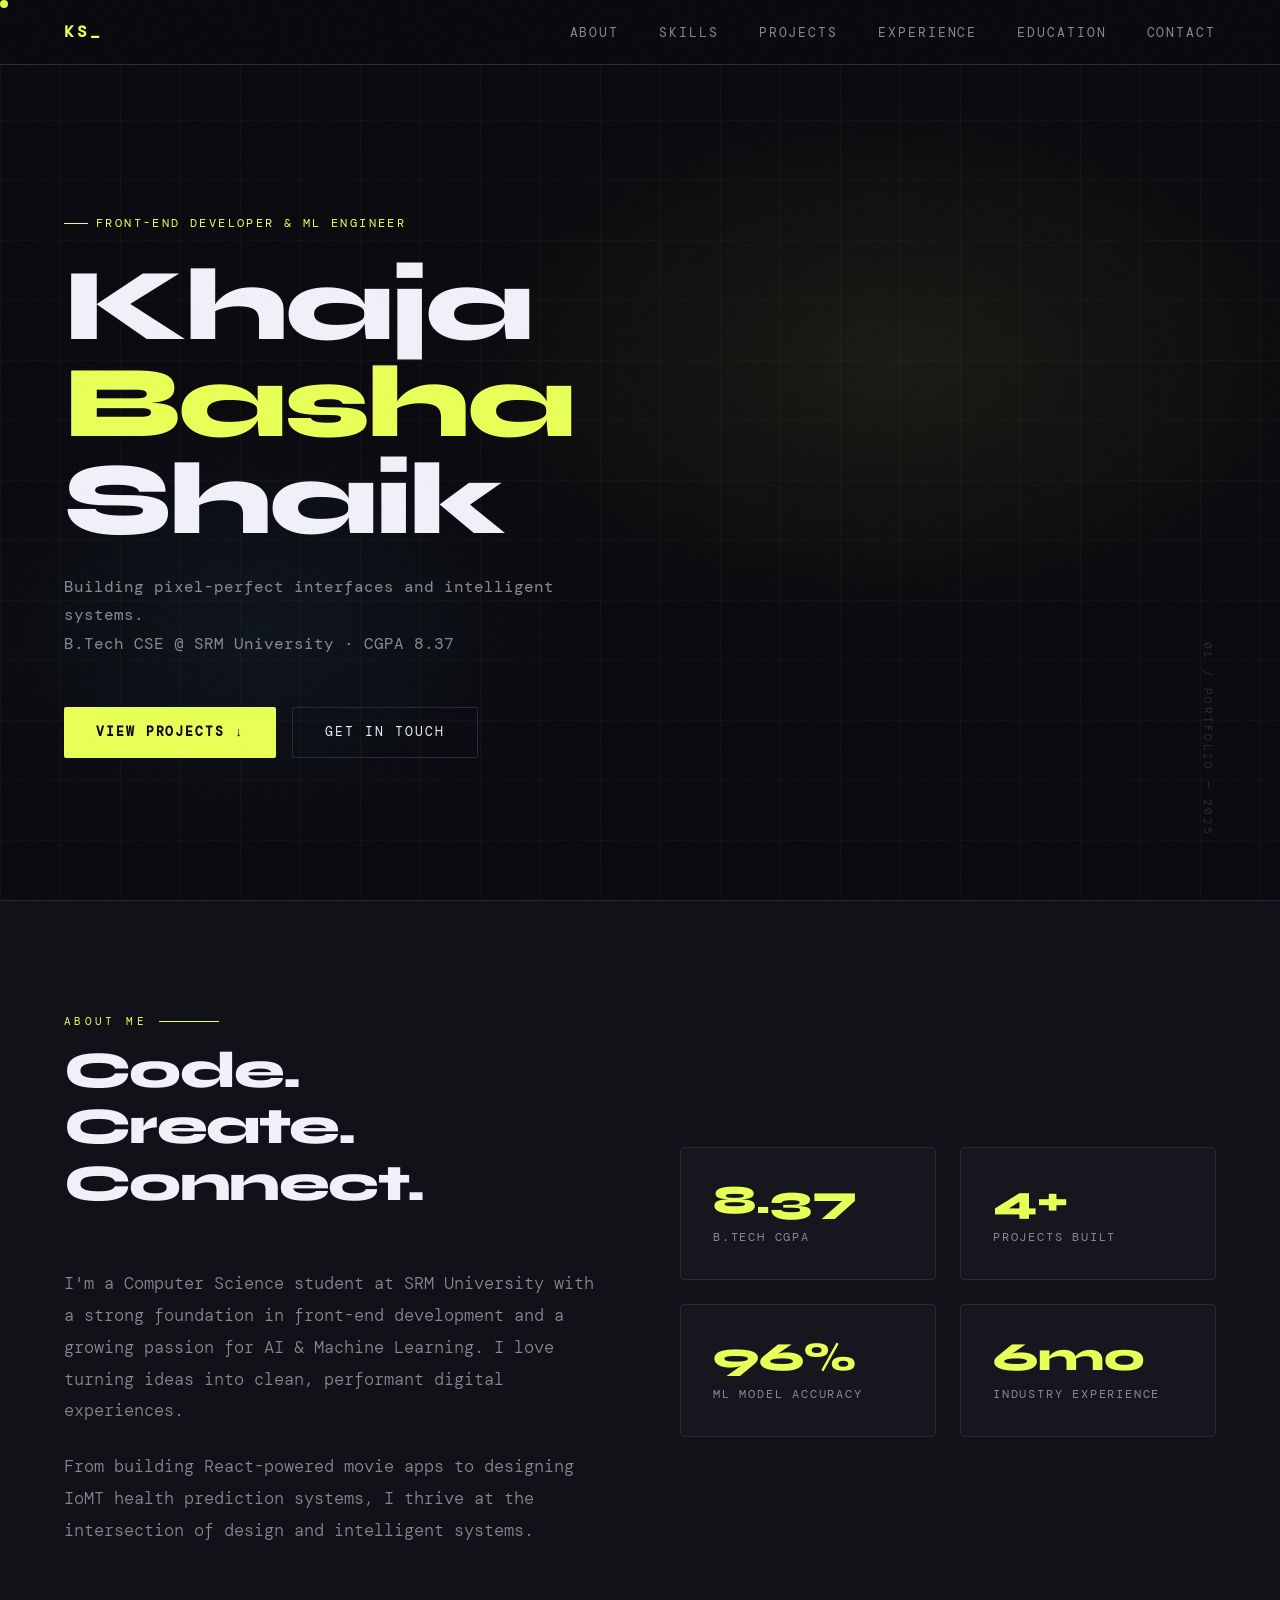
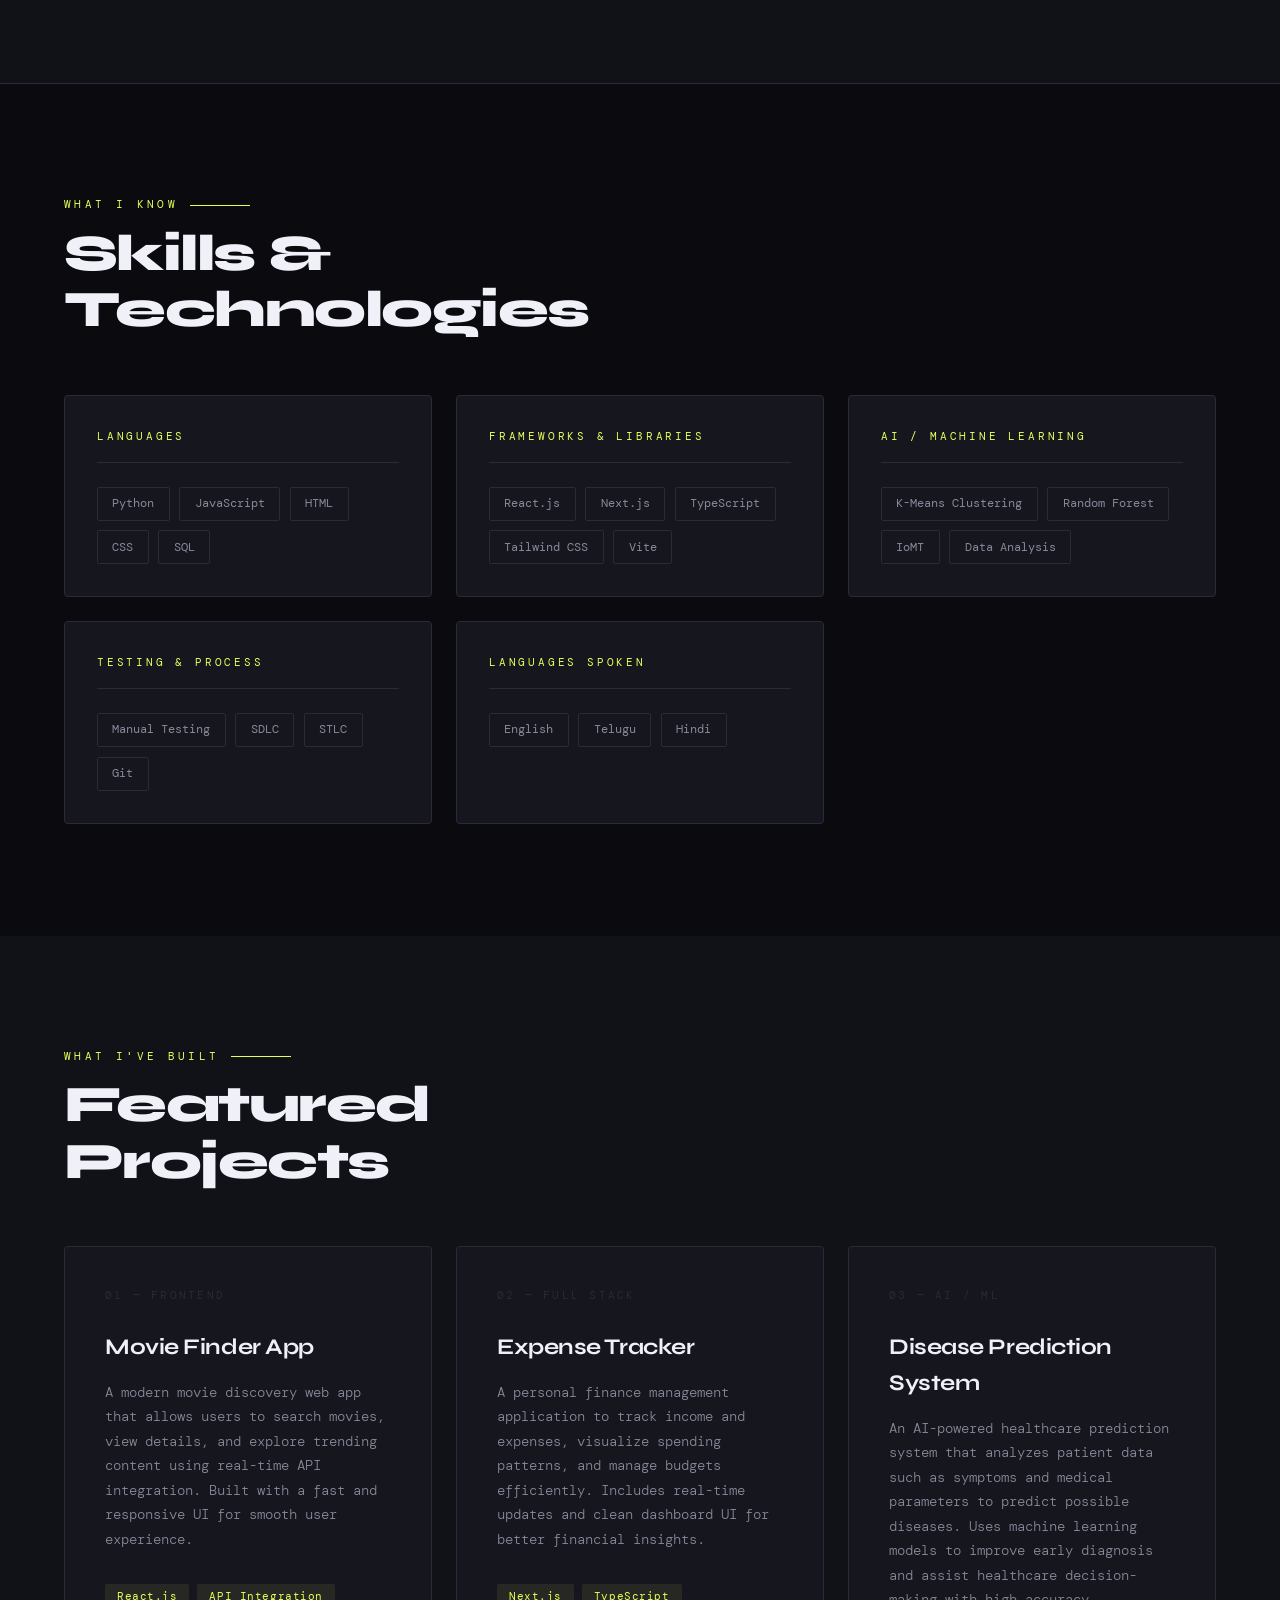
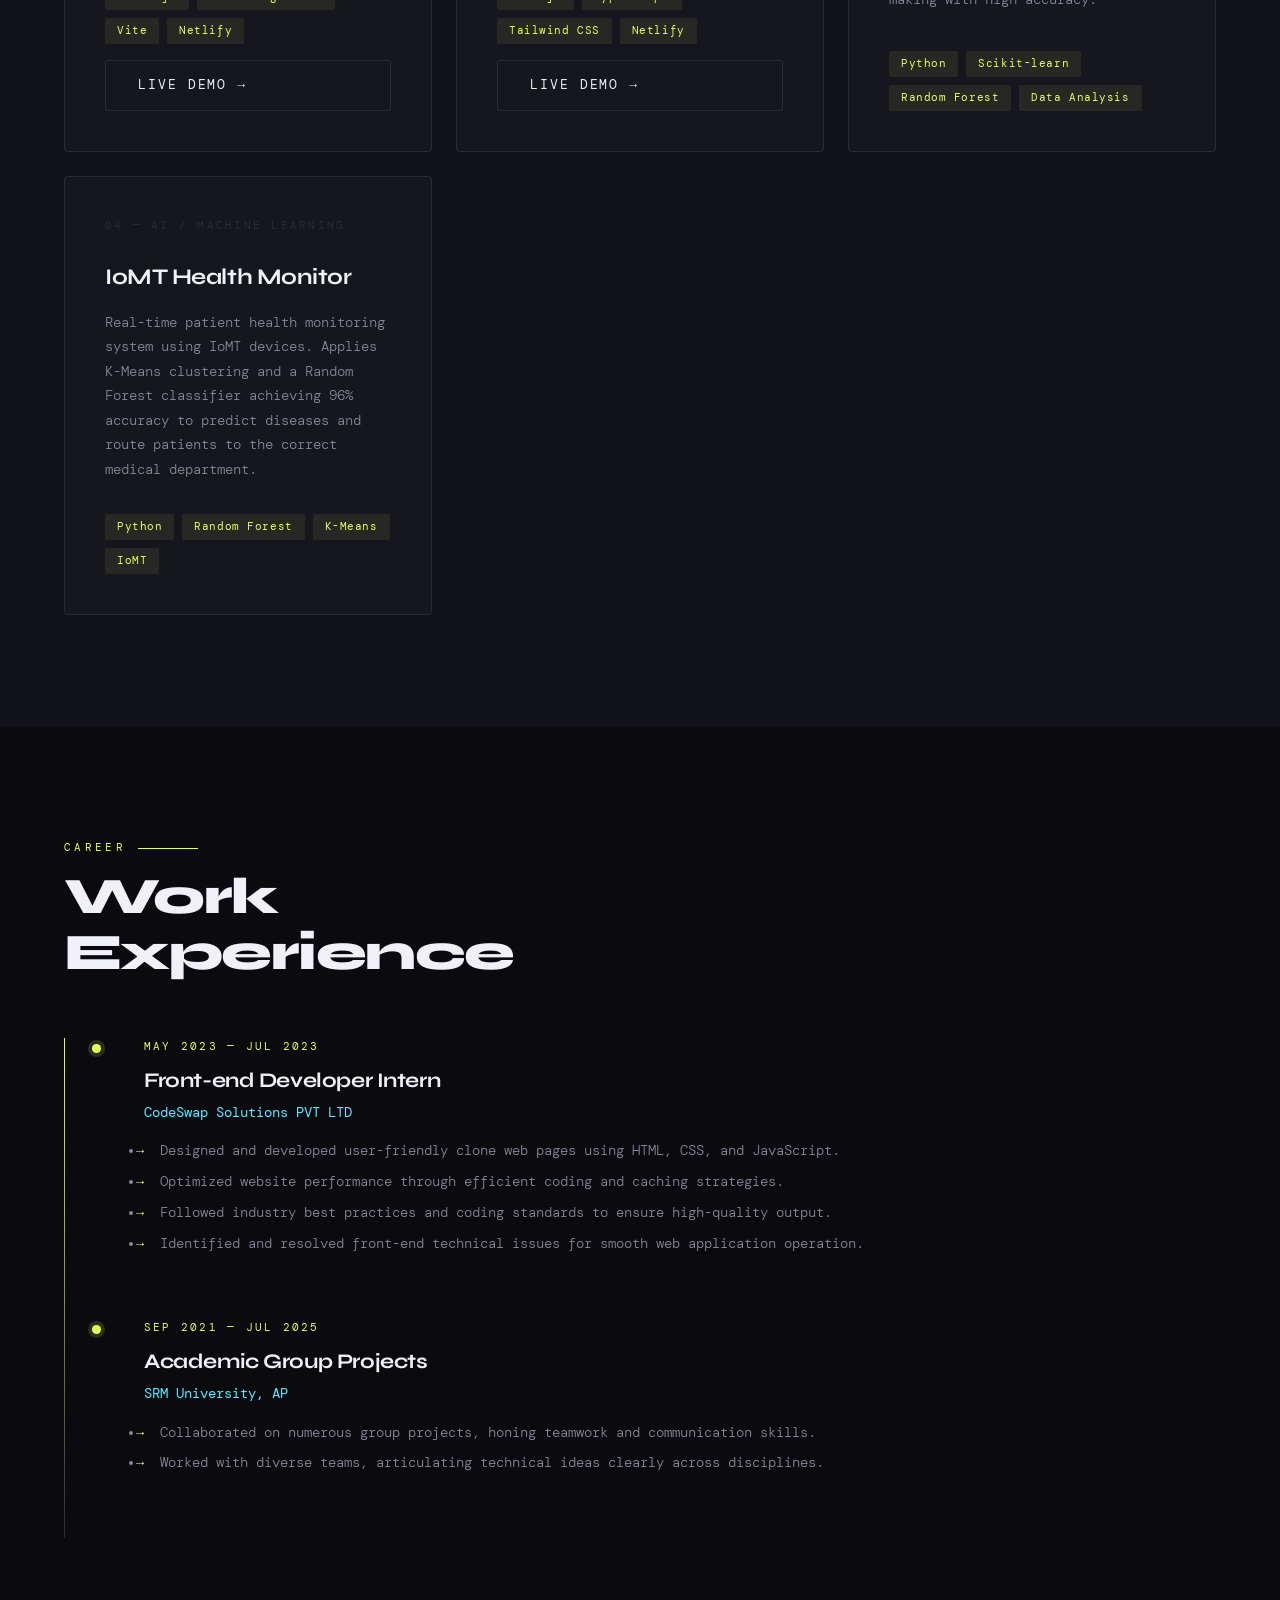
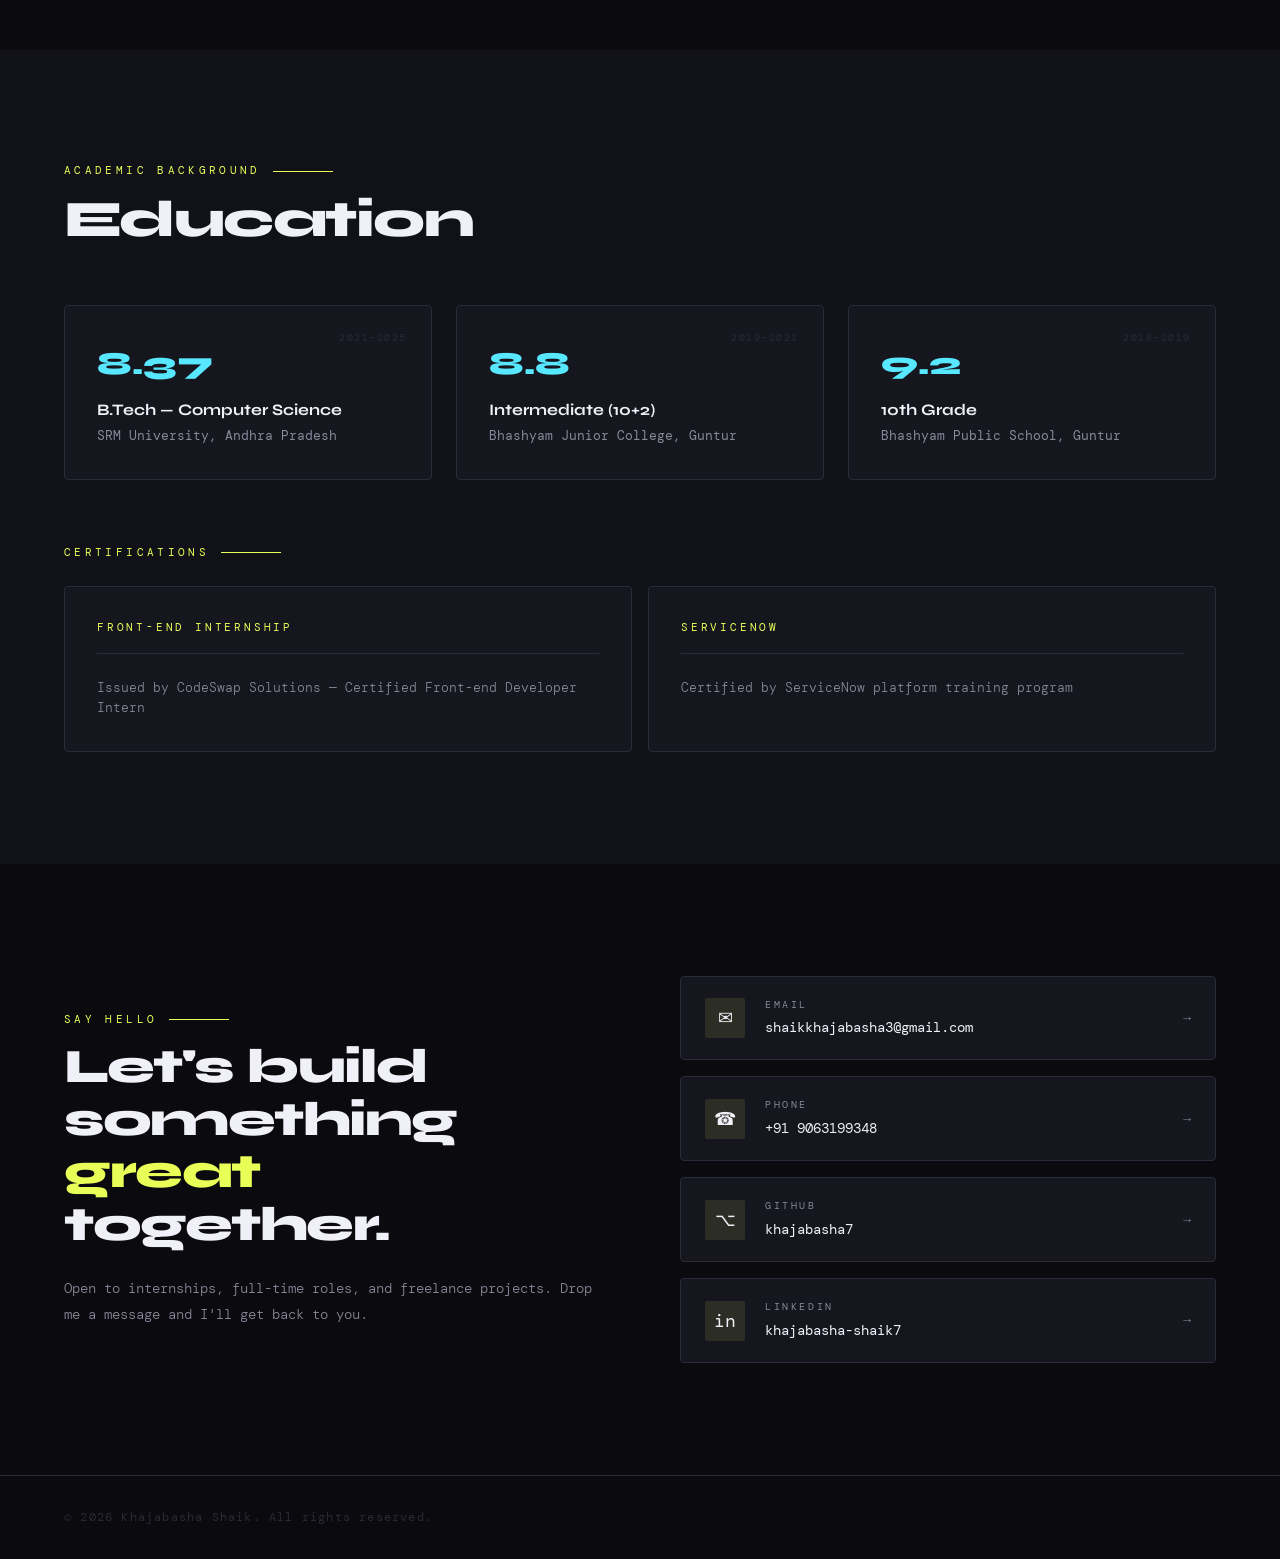
==== index.html @ 6ecbfdc1 "Add files via upload" ====
<!DOCTYPE html>
<html lang="en">
<head>
<meta charset="UTF-8" />
<meta name="viewport" content="width=device-width, initial-scale=1.0"/>
<title>Khajabasha Shaik — Portfolio</title>
<link href="https://fonts.googleapis.com/css2?family=Syne:wght@400;600;700;800&family=DM+Mono:ital,wght@0,300;0,400;1,300&display=swap" rel="stylesheet"/>
<style>
  *, *::before, *::after { box-sizing: border-box; margin: 0; padding: 0; }

  :root {
    --bg: #0a0a0f;
    --surface: #111118;
    --card: #16161f;
    --border: #2a2a38;
    --accent: #e8ff57;
    --accent2: #57e8ff;
    --accent3: #ff6b57;
    --text: #f0f0f8;
    --muted: #888899;
    --font-display: 'Syne', sans-serif;
    --font-mono: 'DM Mono', monospace;
  }

  html { scroll-behavior: smooth; }

  body {
    background: var(--bg);
    color: var(--text);
    font-family: var(--font-display);
    line-height: 1.6;
    overflow-x: hidden;
  }

  /* ── NOISE OVERLAY ── */
  body::before {
    content: '';
    position: fixed;
    inset: 0;
    background-image: url("data:image/svg+xml,%3Csvg viewBox='0 0 200 200' xmlns='http://www.w3.org/2000/svg'%3E%3Cfilter id='n'%3E%3CfeTurbulence type='fractalNoise' baseFrequency='0.75' numOctaves='4' stitchTiles='stitch'/%3E%3C/filter%3E%3Crect width='100%25' height='100%25' filter='url(%23n)' opacity='0.04'/%3E%3C/svg%3E");
    pointer-events: none;
    z-index: 999;
    opacity: 0.4;
  }

  /* ── CURSOR DOT ── */
  .cursor {
    position: fixed;
    width: 8px; height: 8px;
    background: var(--accent);
    border-radius: 50%;
    pointer-events: none;
    z-index: 9999;
    transition: transform 0.1s;
    mix-blend-mode: difference;
  }

  /* ── NAV ── */
  nav {
    position: fixed;
    top: 0; left: 0; right: 0;
    z-index: 100;
    display: flex;
    justify-content: space-between;
    align-items: center;
    padding: 1.2rem 4rem;
    background: rgba(10,10,15,0.85);
    backdrop-filter: blur(12px);
    border-bottom: 1px solid var(--border);
  }

  .nav-logo {
    font-size: 1rem;
    font-weight: 700;
    letter-spacing: 0.2em;
    text-transform: uppercase;
    color: var(--accent);
    font-family: var(--font-mono);
  }

  .nav-links {
    display: flex;
    gap: 2.5rem;
    list-style: none;
  }

  .nav-links a {
    color: var(--muted);
    text-decoration: none;
    font-size: 0.8rem;
    letter-spacing: 0.15em;
    text-transform: uppercase;
    font-family: var(--font-mono);
    transition: color 0.2s;
  }
  .nav-links a:hover { color: var(--accent); }

  /* ── HERO ── */
  .hero {
    min-height: 100vh;
    display: flex;
    align-items: center;
    padding: 8rem 4rem 4rem;
    position: relative;
    overflow: hidden;
  }

  .hero-bg {
    position: absolute;
    inset: 0;
    background:
      radial-gradient(ellipse 60% 50% at 70% 40%, rgba(232,255,87,0.07) 0%, transparent 60%),
      radial-gradient(ellipse 40% 40% at 20% 70%, rgba(87,232,255,0.05) 0%, transparent 60%);
  }

  .hero-grid {
    position: absolute;
    inset: 0;
    background-image:
      linear-gradient(rgba(232,255,87,0.03) 1px, transparent 1px),
      linear-gradient(90deg, rgba(232,255,87,0.03) 1px, transparent 1px);
    background-size: 60px 60px;
  }

  .hero-content {
    position: relative;
    z-index: 1;
    max-width: 900px;
  }

  .hero-tag {
    display: inline-flex;
    align-items: center;
    gap: 0.5rem;
    font-family: var(--font-mono);
    font-size: 0.75rem;
    color: var(--accent);
    letter-spacing: 0.2em;
    text-transform: uppercase;
    margin-bottom: 1.5rem;
    opacity: 0;
    animation: fadeUp 0.6s 0.2s forwards;
  }

  .hero-tag::before {
    content: '';
    width: 24px; height: 1px;
    background: var(--accent);
  }

  h1 {
    font-size: clamp(3.5rem, 8vw, 7rem);
    font-weight: 800;
    line-height: 0.95;
    letter-spacing: -0.03em;
    margin-bottom: 1.5rem;
    opacity: 0;
    animation: fadeUp 0.7s 0.35s forwards;
  }

  h1 .accent { color: var(--accent); }
  h1 .block { display: block; }

  .hero-desc {
    font-family: var(--font-mono);
    font-size: 1rem;
    color: var(--muted);
    max-width: 520px;
    margin-bottom: 3rem;
    line-height: 1.8;
    opacity: 0;
    animation: fadeUp 0.7s 0.5s forwards;
  }

  .hero-cta {
    display: flex;
    gap: 1rem;
    flex-wrap: wrap;
    opacity: 0;
    animation: fadeUp 0.7s 0.65s forwards;
  }

  .btn {
    display: inline-flex;
    align-items: center;
    gap: 0.5rem;
    padding: 0.9rem 2rem;
    border-radius: 2px;
    font-family: var(--font-mono);
    font-size: 0.8rem;
    letter-spacing: 0.15em;
    text-transform: uppercase;
    text-decoration: none;
    cursor: pointer;
    border: none;
    transition: all 0.2s;
  }

  .btn-primary {
    background: var(--accent);
    color: #0a0a0f;
    font-weight: 600;
  }
  .btn-primary:hover { background: #d4eb3d; transform: translateY(-2px); }

  .btn-outline {
    background: transparent;
    color: var(--text);
    border: 1px solid var(--border);
  }
  .btn-outline:hover { border-color: var(--accent); color: var(--accent); }

  .hero-number {
    position: absolute;
    right: 4rem;
    bottom: 4rem;
    font-family: var(--font-mono);
    font-size: 0.7rem;
    color: var(--border);
    letter-spacing: 0.2em;
    writing-mode: vertical-rl;
  }

  /* ── SECTIONS ── */
  section {
    padding: 7rem 4rem;
    position: relative;
  }

  .section-label {
    font-family: var(--font-mono);
    font-size: 0.7rem;
    letter-spacing: 0.3em;
    text-transform: uppercase;
    color: var(--accent);
    margin-bottom: 0.75rem;
    display: flex;
    align-items: center;
    gap: 0.75rem;
  }

  .section-label::after {
    content: '';
    flex: 1;
    max-width: 60px;
    height: 1px;
    background: var(--accent);
  }

  h2 {
    font-size: clamp(2rem, 4vw, 3.5rem);
    font-weight: 800;
    letter-spacing: -0.03em;
    line-height: 1.1;
    margin-bottom: 3.5rem;
  }

  /* ── ABOUT ── */
  .about {
    background: var(--surface);
    border-top: 1px solid var(--border);
    border-bottom: 1px solid var(--border);
  }

  .about-grid {
    display: grid;
    grid-template-columns: 1fr 1fr;
    gap: 5rem;
    align-items: center;
  }

  .about-text p {
    color: var(--muted);
    font-size: 1.05rem;
    line-height: 1.9;
    margin-bottom: 1.5rem;
    font-family: var(--font-mono);
    font-weight: 300;
  }

  .about-stats {
    display: grid;
    grid-template-columns: 1fr 1fr;
    gap: 1.5rem;
  }

  .stat-card {
    background: var(--card);
    border: 1px solid var(--border);
    border-radius: 4px;
    padding: 2rem;
    position: relative;
    overflow: hidden;
    transition: border-color 0.2s;
  }

  .stat-card::before {
    content: '';
    position: absolute;
    top: 0; left: 0; right: 0;
    height: 2px;
    background: var(--accent);
    transform: scaleX(0);
    transition: transform 0.3s;
    transform-origin: left;
  }

  .stat-card:hover::before { transform: scaleX(1); }
  .stat-card:hover { border-color: rgba(232,255,87,0.3); }

  .stat-number {
    font-size: 2.5rem;
    font-weight: 800;
    color: var(--accent);
    line-height: 1;
    margin-bottom: 0.5rem;
  }

  .stat-label {
    font-family: var(--font-mono);
    font-size: 0.75rem;
    color: var(--muted);
    text-transform: uppercase;
    letter-spacing: 0.15em;
  }

  /* ── SKILLS ── */
  .skills-grid {
    display: grid;
    grid-template-columns: repeat(auto-fit, minmax(280px, 1fr));
    gap: 1.5rem;
  }

  .skill-group {
    background: var(--card);
    border: 1px solid var(--border);
    border-radius: 4px;
    padding: 2rem;
    transition: all 0.3s;
  }

  .skill-group:hover {
    border-color: rgba(232,255,87,0.4);
    transform: translateY(-4px);
    box-shadow: 0 20px 40px rgba(0,0,0,0.4);
  }

  .skill-group-title {
    font-family: var(--font-mono);
    font-size: 0.7rem;
    letter-spacing: 0.25em;
    text-transform: uppercase;
    color: var(--accent);
    margin-bottom: 1.5rem;
    padding-bottom: 1rem;
    border-bottom: 1px solid var(--border);
  }

  .skill-tags {
    display: flex;
    flex-wrap: wrap;
    gap: 0.6rem;
  }

  .skill-tag {
    font-family: var(--font-mono);
    font-size: 0.75rem;
    padding: 0.4rem 0.9rem;
    border-radius: 2px;
    border: 1px solid var(--border);
    color: var(--muted);
    transition: all 0.2s;
  }

  .skill-tag:hover {
    border-color: var(--accent2);
    color: var(--accent2);
    background: rgba(87,232,255,0.05);
  }

  /* ── PROJECTS ── */
  .projects-bg { background: var(--surface); }

  .projects-grid {
    display: grid;
    grid-template-columns: repeat(auto-fit, minmax(320px, 1fr));
    gap: 1.5rem;
  }

  .project-card {
    background: var(--card);
    border: 1px solid var(--border);
    border-radius: 4px;
    padding: 2.5rem;
    position: relative;
    overflow: hidden;
    transition: all 0.3s;
    display: flex;
    flex-direction: column;
  }

  .project-card::after {
    content: '';
    position: absolute;
    bottom: 0; left: 0; right: 0;
    height: 3px;
    background: linear-gradient(90deg, var(--accent), var(--accent2));
    transform: scaleX(0);
    transition: transform 0.3s;
    transform-origin: left;
  }

  .project-card:hover::after { transform: scaleX(1); }
  .project-card:hover {
    border-color: rgba(232,255,87,0.2);
    transform: translateY(-6px);
    box-shadow: 0 30px 60px rgba(0,0,0,0.5);
  }

  .project-num {
    font-family: var(--font-mono);
    font-size: 0.7rem;
    color: var(--border);
    letter-spacing: 0.2em;
    margin-bottom: 1.5rem;
  }

  .project-title {
    font-size: 1.4rem;
    font-weight: 700;
    margin-bottom: 1rem;
    letter-spacing: -0.02em;
  }

  .project-desc {
    color: var(--muted);
    font-family: var(--font-mono);
    font-size: 0.85rem;
    line-height: 1.8;
    flex: 1;
    margin-bottom: 2rem;
    font-weight: 300;
  }

  .project-tech {
    display: flex;
    flex-wrap: wrap;
    gap: 0.5rem;
  }

  .tech-pill {
    font-family: var(--font-mono);
    font-size: 0.7rem;
    padding: 0.25rem 0.75rem;
    background: rgba(232,255,87,0.08);
    color: var(--accent);
    border-radius: 2px;
    letter-spacing: 0.05em;
  }

  /* ── EXPERIENCE ── */
  .exp-timeline {
    max-width: 800px;
    position: relative;
    padding-left: 2rem;
  }

  .exp-timeline::before {
    content: '';
    position: absolute;
    left: 0; top: 0; bottom: 0;
    width: 1px;
    background: linear-gradient(180deg, var(--accent) 0%, var(--border) 100%);
  }

  .exp-item {
    position: relative;
    padding: 0 0 3.5rem 3rem;
  }

  .exp-item::before {
    content: '';
    position: absolute;
    left: -4px; top: 6px;
    width: 9px; height: 9px;
    background: var(--accent);
    border-radius: 50%;
    box-shadow: 0 0 0 4px rgba(232,255,87,0.15);
  }

  .exp-date {
    font-family: var(--font-mono);
    font-size: 0.7rem;
    color: var(--accent);
    letter-spacing: 0.2em;
    text-transform: uppercase;
    margin-bottom: 0.5rem;
  }

  .exp-role {
    font-size: 1.3rem;
    font-weight: 700;
    margin-bottom: 0.3rem;
    letter-spacing: -0.02em;
  }

  .exp-company {
    font-family: var(--font-mono);
    font-size: 0.85rem;
    color: var(--accent2);
    margin-bottom: 1rem;
  }

  .exp-desc {
    color: var(--muted);
    font-family: var(--font-mono);
    font-size: 0.85rem;
    line-height: 1.8;
    font-weight: 300;
  }

  .exp-desc li {
    padding-left: 1rem;
    position: relative;
    margin-bottom: 0.4rem;
  }

  .exp-desc li::before {
    content: '→';
    position: absolute;
    left: -0.5rem;
    color: var(--accent);
  }

  /* ── EDUCATION ── */
  .edu-bg { background: var(--surface); }

  .edu-grid {
    display: grid;
    grid-template-columns: repeat(auto-fit, minmax(280px, 1fr));
    gap: 1.5rem;
  }

  .edu-card {
    background: var(--card);
    border: 1px solid var(--border);
    border-radius: 4px;
    padding: 2rem;
    position: relative;
    overflow: hidden;
    transition: all 0.3s;
  }

  .edu-card:hover {
    border-color: rgba(87,232,255,0.4);
    transform: translateY(-4px);
  }

  .edu-card::before {
    content: attr(data-year);
    position: absolute;
    right: 1.5rem; top: 1.5rem;
    font-family: var(--font-mono);
    font-size: 0.65rem;
    color: var(--border);
    letter-spacing: 0.15em;
  }

  .edu-cgpa {
    font-size: 2rem;
    font-weight: 800;
    color: var(--accent2);
    margin-bottom: 0.5rem;
  }

  .edu-degree {
    font-size: 1rem;
    font-weight: 700;
    margin-bottom: 0.25rem;
  }

  .edu-school {
    font-family: var(--font-mono);
    font-size: 0.8rem;
    color: var(--muted);
  }

  /* ── CONTACT ── */
  .contact-inner {
    display: grid;
    grid-template-columns: 1fr 1fr;
    gap: 5rem;
    align-items: center;
  }

  .contact-tagline {
    font-size: clamp(2rem, 4vw, 3rem);
    font-weight: 800;
    line-height: 1.1;
    letter-spacing: -0.03em;
    margin-bottom: 1.5rem;
  }

  .contact-tagline .hl { color: var(--accent); }

  .contact-sub {
    font-family: var(--font-mono);
    font-size: 0.9rem;
    color: var(--muted);
    line-height: 1.8;
    font-weight: 300;
  }

  .contact-links {
    display: flex;
    flex-direction: column;
    gap: 1rem;
  }

  .contact-link {
    display: flex;
    align-items: center;
    gap: 1.25rem;
    padding: 1.25rem 1.5rem;
    background: var(--card);
    border: 1px solid var(--border);
    border-radius: 4px;
    text-decoration: none;
    color: var(--text);
    transition: all 0.25s;
    font-family: var(--font-mono);
  }

  .contact-link:hover {
    border-color: var(--accent);
    transform: translateX(6px);
    background: rgba(232,255,87,0.04);
  }

  .contact-link-icon {
    width: 40px; height: 40px;
    background: rgba(232,255,87,0.1);
    border-radius: 2px;
    display: flex;
    align-items: center;
    justify-content: center;
    font-size: 1.1rem;
    flex-shrink: 0;
  }

  .contact-link-info { flex: 1; }

  .contact-link-label {
    font-size: 0.65rem;
    letter-spacing: 0.25em;
    text-transform: uppercase;
    color: var(--muted);
    margin-bottom: 0.2rem;
  }

  .contact-link-value {
    font-size: 0.9rem;
    color: var(--text);
  }

  .contact-link-arrow {
    color: var(--muted);
    font-size: 0.8rem;
    transition: color 0.2s, transform 0.2s;
  }

  .contact-link:hover .contact-link-arrow {
    color: var(--accent);
    transform: translateX(4px);
  }

  /* ── FOOTER ── */
  footer {
    border-top: 1px solid var(--border);
    padding: 2rem 4rem;
    display: flex;
    justify-content: space-between;
    align-items: center;
  }

  footer p {
    font-family: var(--font-mono);
    font-size: 0.75rem;
    color: var(--border);
    letter-spacing: 0.1em;
  }

  /* ── ANIMATIONS ── */
  @keyframes fadeUp {
    from { opacity: 0; transform: translateY(20px); }
    to   { opacity: 1; transform: translateY(0); }
  }

  .reveal {
    opacity: 0;
    transform: translateY(30px);
    transition: opacity 0.7s, transform 0.7s;
  }
  .reveal.visible {
    opacity: 1;
    transform: translateY(0);
  }

  /* ── RESPONSIVE ── */
  @media (max-width: 768px) {
    nav { padding: 1rem 1.5rem; }
    .nav-links { display: none; }
    section { padding: 5rem 1.5rem; }
    .hero { padding: 7rem 1.5rem 3rem; }
    .about-grid, .contact-inner { grid-template-columns: 1fr; gap: 3rem; }
    .hero-number { display: none; }
    footer { flex-direction: column; gap: 0.5rem; text-align: center; }
  }
</style>
</head>
<body>

<div class="cursor" id="cursor"></div>

<!-- NAV -->
<nav>
  <div class="nav-logo">KS_</div>
  <ul class="nav-links">
    <li><a href="#about">About</a></li>
    <li><a href="#skills">Skills</a></li>
    <li><a href="#projects">Projects</a></li>
    <li><a href="#experience">Experience</a></li>
    <li><a href="#education">Education</a></li>
    <li><a href="#contact">Contact</a></li>
  </ul>
</nav>

<!-- HERO -->
<section class="hero" id="home">
  <div class="hero-bg"></div>
  <div class="hero-grid"></div>
  <div class="hero-content">
    <div class="hero-tag">Front-end Developer &amp; ML Engineer</div>
    <h1>
      <span class="block">Khaja</span>
      <span class="block accent">Basha</span>
      <span class="block">Shaik</span>
    </h1>
    <p class="hero-desc">
      Building pixel-perfect interfaces and intelligent systems.<br/>
      B.Tech CSE @ SRM University · CGPA 8.37
    </p>
    <div class="hero-cta">
      <a href="#projects" class="btn btn-primary">View Projects ↓</a>
      <a href="#contact" class="btn btn-outline">Get in Touch</a>
    </div>
  </div>
  <div class="hero-number">01 / PORTFOLIO — 2025</div>
</section>

<!-- ABOUT -->
<section class="about" id="about">
  <div class="about-grid">
    <div class="about-text reveal">
      <div class="section-label">About Me</div>
      <h2>Code. Create.<br/>Connect.</h2>
      <p>I'm a Computer Science student at SRM University with a strong foundation in front-end development and a growing passion for AI &amp; Machine Learning. I love turning ideas into clean, performant digital experiences.</p>
      <p>From building React-powered movie apps to designing IoMT health prediction systems, I thrive at the intersection of design and intelligent systems.</p>
    </div>
    <div class="about-stats reveal">
      <div class="stat-card">
        <div class="stat-number">8.37</div>
        <div class="stat-label">B.Tech CGPA</div>
      </div>
      <div class="stat-card">
        <div class="stat-number">4+</div>
        <div class="stat-label">Projects Built</div>
      </div>
      <div class="stat-card">
        <div class="stat-number">96%</div>
        <div class="stat-label">ML Model Accuracy</div>
      </div>
      <div class="stat-card">
        <div class="stat-number">6mo</div>
        <div class="stat-label">Industry Experience</div>
      </div>
    </div>
  </div>
</section>

<!-- SKILLS -->
<section id="skills">
  <div class="section-label">What I Know</div>
  <h2 class="reveal">Skills &amp;<br/>Technologies</h2>
  <div class="skills-grid">
    <div class="skill-group reveal">
      <div class="skill-group-title">Languages</div>
      <div class="skill-tags">
        <span class="skill-tag">Python</span>
        <span class="skill-tag">JavaScript</span>
        <span class="skill-tag">HTML</span>
        <span class="skill-tag">CSS</span>
        <span class="skill-tag">SQL</span>
      </div>
    </div>
    <div class="skill-group reveal">
      <div class="skill-group-title">Frameworks &amp; Libraries</div>
      <div class="skill-tags">
        <span class="skill-tag">React.js</span>
        <span class="skill-tag">Next.js</span>
        <span class="skill-tag">TypeScript</span>
        <span class="skill-tag">Tailwind CSS</span>
        <span class="skill-tag">Vite</span>
      </div>
    </div>
    <div class="skill-group reveal">
      <div class="skill-group-title">AI / Machine Learning</div>
      <div class="skill-tags">
        <span class="skill-tag">K-Means Clustering</span>
        <span class="skill-tag">Random Forest</span>
        <span class="skill-tag">IoMT</span>
        <span class="skill-tag">Data Analysis</span>
      </div>
    </div>
    <div class="skill-group reveal">
      <div class="skill-group-title">Testing &amp; Process</div>
      <div class="skill-tags">
        <span class="skill-tag">Manual Testing</span>
        <span class="skill-tag">SDLC</span>
        <span class="skill-tag">STLC</span>
        <span class="skill-tag">Git</span>
      </div>
    </div>
    <div class="skill-group reveal">
      <div class="skill-group-title">Languages Spoken</div>
      <div class="skill-tags">
        <span class="skill-tag">English</span>
        <span class="skill-tag">Telugu</span>
        <span class="skill-tag">Hindi</span>
      </div>
    </div>
  </div>
</section>

<!-- PROJECTS -->
<section class="projects-bg" id="projects">
  <div class="section-label">What I've Built</div>
  <h2 class="reveal">Featured<br/>Projects</h2>

  <div class="projects-grid">

    <!-- Project 1 -->
    <div class="project-card reveal">
      <div class="project-num">01 — FRONTEND</div>
      <div class="project-title">Movie Finder App</div>
      <p class="project-desc">
        A modern movie discovery web app that allows users to search movies, view details, and explore trending content using real-time API integration. 
        Built with a fast and responsive UI for smooth user experience.
      </p>
      <div class="project-tech">
        <span class="tech-pill">React.js</span>
        <span class="tech-pill">API Integration</span>
        <span class="tech-pill">Vite</span>
        <span class="tech-pill">Netlify</span>
      </div>
      <a href="https://movieee-finderrr.netlify.app/" target="_blank" class="btn btn-outline" style="margin-top:1rem;">
        Live Demo →
      </a>
    </div>

    <!-- Project 2 -->
    <div class="project-card reveal">
      <div class="project-num">02 — FULL STACK</div>
      <div class="project-title">Expense Tracker</div>
      <p class="project-desc">
        A personal finance management application to track income and expenses, visualize spending patterns, and manage budgets efficiently.
        Includes real-time updates and clean dashboard UI for better financial insights.
      </p>
      <div class="project-tech">
        <span class="tech-pill">Next.js</span>
        <span class="tech-pill">TypeScript</span>
        <span class="tech-pill">Tailwind CSS</span>
        <span class="tech-pill">Netlify</span>
      </div>
      <a href="https://expensetracker786.netlify.app/" target="_blank" class="btn btn-outline" style="margin-top:1rem;">
        Live Demo →
      </a>
    </div>

    <!-- Project 3 -->
    <div class="project-card reveal">
      <div class="project-num">03 — AI / ML</div>
      <div class="project-title">Disease Prediction System</div>
      <p class="project-desc">
        An AI-powered healthcare prediction system that analyzes patient data such as symptoms and medical parameters to predict possible diseases. 
        Uses machine learning models to improve early diagnosis and assist healthcare decision-making with high accuracy.
      </p>
      <div class="project-tech">
        <span class="tech-pill">Python</span>
        <span class="tech-pill">Scikit-learn</span>
        <span class="tech-pill">Random Forest</span>
        <span class="tech-pill">Data Analysis</span>
      </div>
    </div>

    <div class="project-card reveal">
      <div class="project-num">04 — AI / MACHINE LEARNING</div>
      <div class="project-title">IoMT Health Monitor</div>
      <p class="project-desc">Real-time patient health monitoring system using IoMT devices. Applies K-Means clustering and a Random Forest classifier achieving 96% accuracy to predict diseases and route patients to the correct medical department.</p>
      <div class="project-tech">
        <span class="tech-pill">Python</span>
        <span class="tech-pill">Random Forest</span>
        <span class="tech-pill">K-Means</span>
        <span class="tech-pill">IoMT</span>
      </div>
    </div>
  </div>
</section>

<!-- EXPERIENCE -->
<section id="experience">
  <div class="section-label">Career</div>
  <h2 class="reveal">Work<br/>Experience</h2>
  <div class="exp-timeline">
    <div class="exp-item reveal">
      <div class="exp-date">May 2023 — Jul 2023</div>
      <div class="exp-role">Front-end Developer Intern</div>
      <div class="exp-company">CodeSwap Solutions PVT LTD</div>
      <ul class="exp-desc">
        <li>Designed and developed user-friendly clone web pages using HTML, CSS, and JavaScript.</li>
        <li>Optimized website performance through efficient coding and caching strategies.</li>
        <li>Followed industry best practices and coding standards to ensure high-quality output.</li>
        <li>Identified and resolved front-end technical issues for smooth web application operation.</li>
      </ul>
    </div>

    <div class="exp-item reveal">
      <div class="exp-date">Sep 2021 — Jul 2025</div>
      <div class="exp-role">Academic Group Projects</div>
      <div class="exp-company">SRM University, AP</div>
      <ul class="exp-desc">
        <li>Collaborated on numerous group projects, honing teamwork and communication skills.</li>
        <li>Worked with diverse teams, articulating technical ideas clearly across disciplines.</li>
      </ul>
    </div>
  </div>
</section>

<!-- EDUCATION -->
<section class="edu-bg" id="education">
  <div class="section-label">Academic Background</div>
  <h2 class="reveal">Education</h2>
  <div class="edu-grid">
    <div class="edu-card reveal" data-year="2021–2025">
      <div class="edu-cgpa">8.37</div>
      <div class="edu-degree">B.Tech — Computer Science</div>
      <div class="edu-school">SRM University, Andhra Pradesh</div>
    </div>
    <div class="edu-card reveal" data-year="2019–2021">
      <div class="edu-cgpa">8.8</div>
      <div class="edu-degree">Intermediate (10+2)</div>
      <div class="edu-school">Bhashyam Junior College, Guntur</div>
    </div>
    <div class="edu-card reveal" data-year="2018–2019">
      <div class="edu-cgpa">9.2</div>
      <div class="edu-degree">10th Grade</div>
      <div class="edu-school">Bhashyam Public School, Guntur</div>
    </div>
  </div>

  <!-- Certificates -->
  <div style="margin-top:4rem;">
    <div class="section-label" style="margin-bottom:1.5rem;">Certifications</div>
    <div style="display:flex;flex-wrap:wrap;gap:1rem;">
      <div class="skill-group reveal" style="flex:1;min-width:250px;">
        <div class="skill-group-title">Front-end Internship</div>
        <p style="font-family:var(--font-mono);font-size:0.8rem;color:var(--muted);font-weight:300;">Issued by CodeSwap Solutions — Certified Front-end Developer Intern</p>
      </div>
      <div class="skill-group reveal" style="flex:1;min-width:250px;">
        <div class="skill-group-title">ServiceNow</div>
        <p style="font-family:var(--font-mono);font-size:0.8rem;color:var(--muted);font-weight:300;">Certified by ServiceNow platform training program</p>
      </div>
    </div>
  </div>
</section>

<!-- CONTACT -->
<section id="contact">
  <div class="contact-inner">
    <div class="reveal">
      <div class="section-label">Say Hello</div>
      <div class="contact-tagline">Let's build<br/>something <span class="hl">great</span><br/>together.</div>
      <p class="contact-sub">Open to internships, full-time roles, and freelance projects. Drop me a message and I'll get back to you.</p>
    </div>
    <div class="contact-links reveal">
      <a href="mailto:shaikkhajabasha3@gmail.com" class="contact-link">
        <div class="contact-link-icon">✉</div>
        <div class="contact-link-info">
          <div class="contact-link-label">Email</div>
          <div class="contact-link-value">shaikkhajabasha3@gmail.com</div>
        </div>
        <div class="contact-link-arrow">→</div>
      </a>
      <a href="tel:+919063199348" class="contact-link">
        <div class="contact-link-icon">☎</div>
        <div class="contact-link-info">
          <div class="contact-link-label">Phone</div>
          <div class="contact-link-value">+91 9063199348</div>
        </div>
        <div class="contact-link-arrow">→</div>
      </a>
      <a href="https://github.com/khajabasha7" target="_blank" class="contact-link">
        <div class="contact-link-icon">⌥</div>
        <div class="contact-link-info">
          <div class="contact-link-label">GitHub</div>
          <div class="contact-link-value">khajabasha7</div>
        </div>
        <div class="contact-link-arrow">→</div>
      </a>
      <a href="https://linkedin.com/in/khajabasha-shaik7" target="_blank" class="contact-link">
        <div class="contact-link-icon">in</div>
        <div class="contact-link-info">
          <div class="contact-link-label">LinkedIn</div>
          <div class="contact-link-value">khajabasha-shaik7</div>
        </div>
        <div class="contact-link-arrow">→</div>
      </a>
    </div>
  </div>
</section>

<!-- FOOTER -->
<footer>
  <p>© 2026 Khajabasha Shaik. All rights reserved.</p>
  
</footer>

<script>
  // Cursor
  const cursor = document.getElementById('cursor');
  document.addEventListener('mousemove', e => {
    cursor.style.left = e.clientX - 4 + 'px';
    cursor.style.top  = e.clientY - 4 + 'px';
  });

  // Scroll reveal
  const revealEls = document.querySelectorAll('.reveal');
  const observer = new IntersectionObserver((entries) => {
    entries.forEach((entry, i) => {
      if (entry.isIntersecting) {
        setTimeout(() => entry.target.classList.add('visible'), i * 80);
        observer.unobserve(entry.target);
      }
    });
  }, { threshold: 0.1 });

  revealEls.forEach(el => observer.observe(el));

  // Active nav highlight
  const sections = document.querySelectorAll('section[id]');
  const navLinks = document.querySelectorAll('.nav-links a');

  window.addEventListener('scroll', () => {
    let current = '';
    sections.forEach(s => {
      if (window.scrollY >= s.offsetTop - 200) current = s.id;
    });
    navLinks.forEach(a => {
      a.style.color = a.getAttribute('href') === '#' + current ? 'var(--accent)' : '';
    });
  });
</script>
</body>
</html>
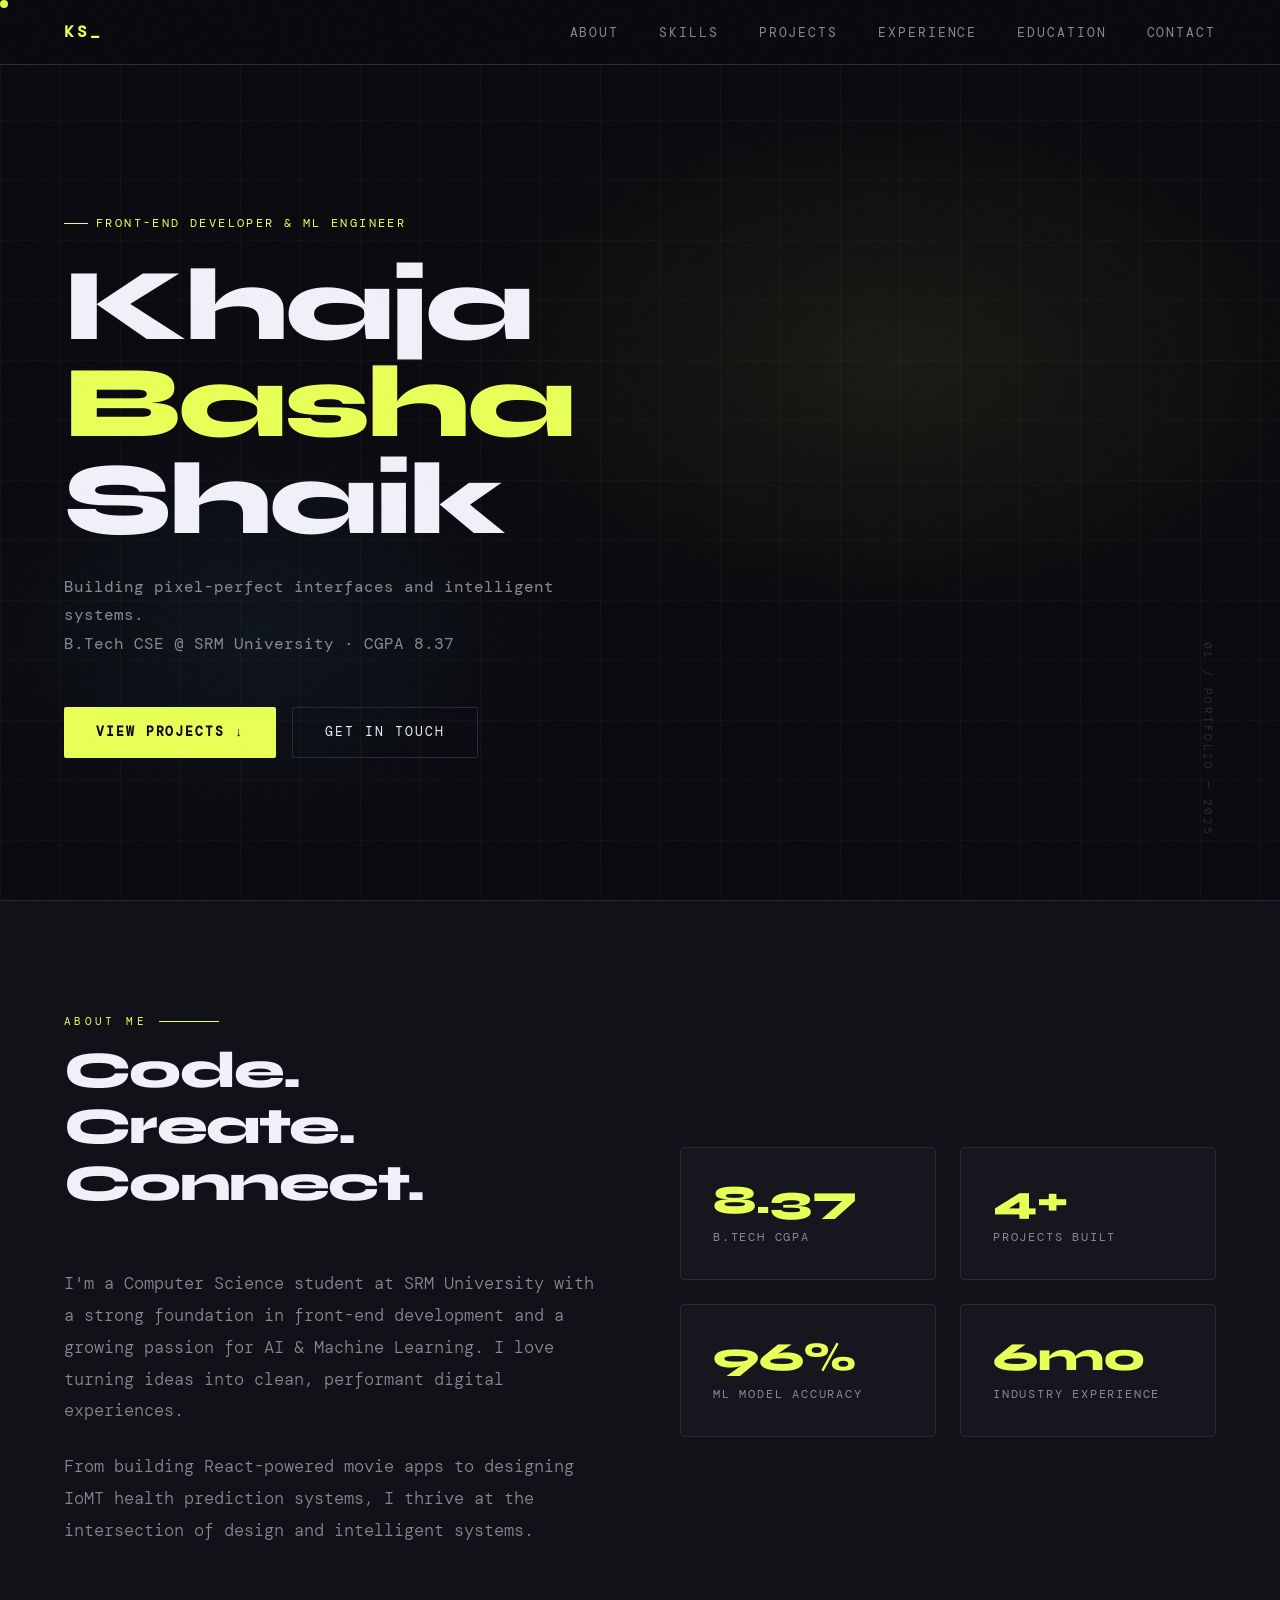
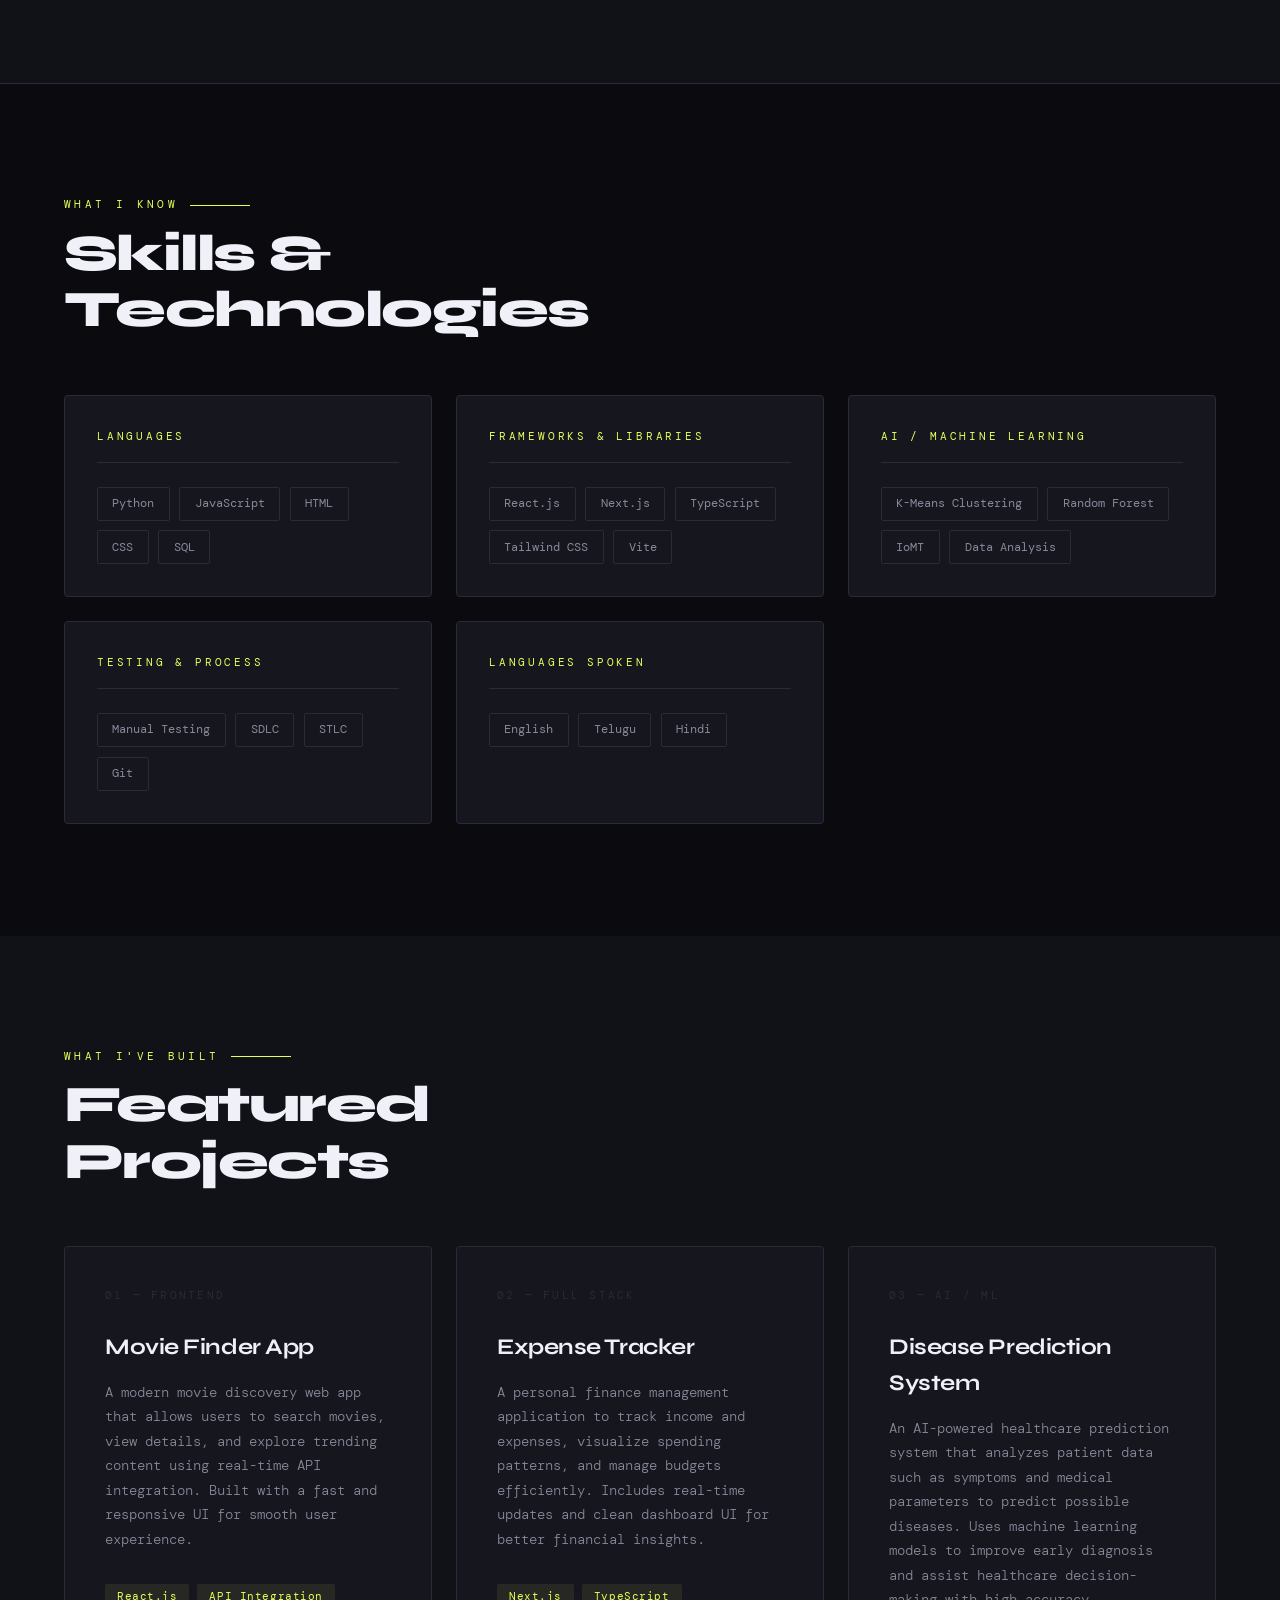
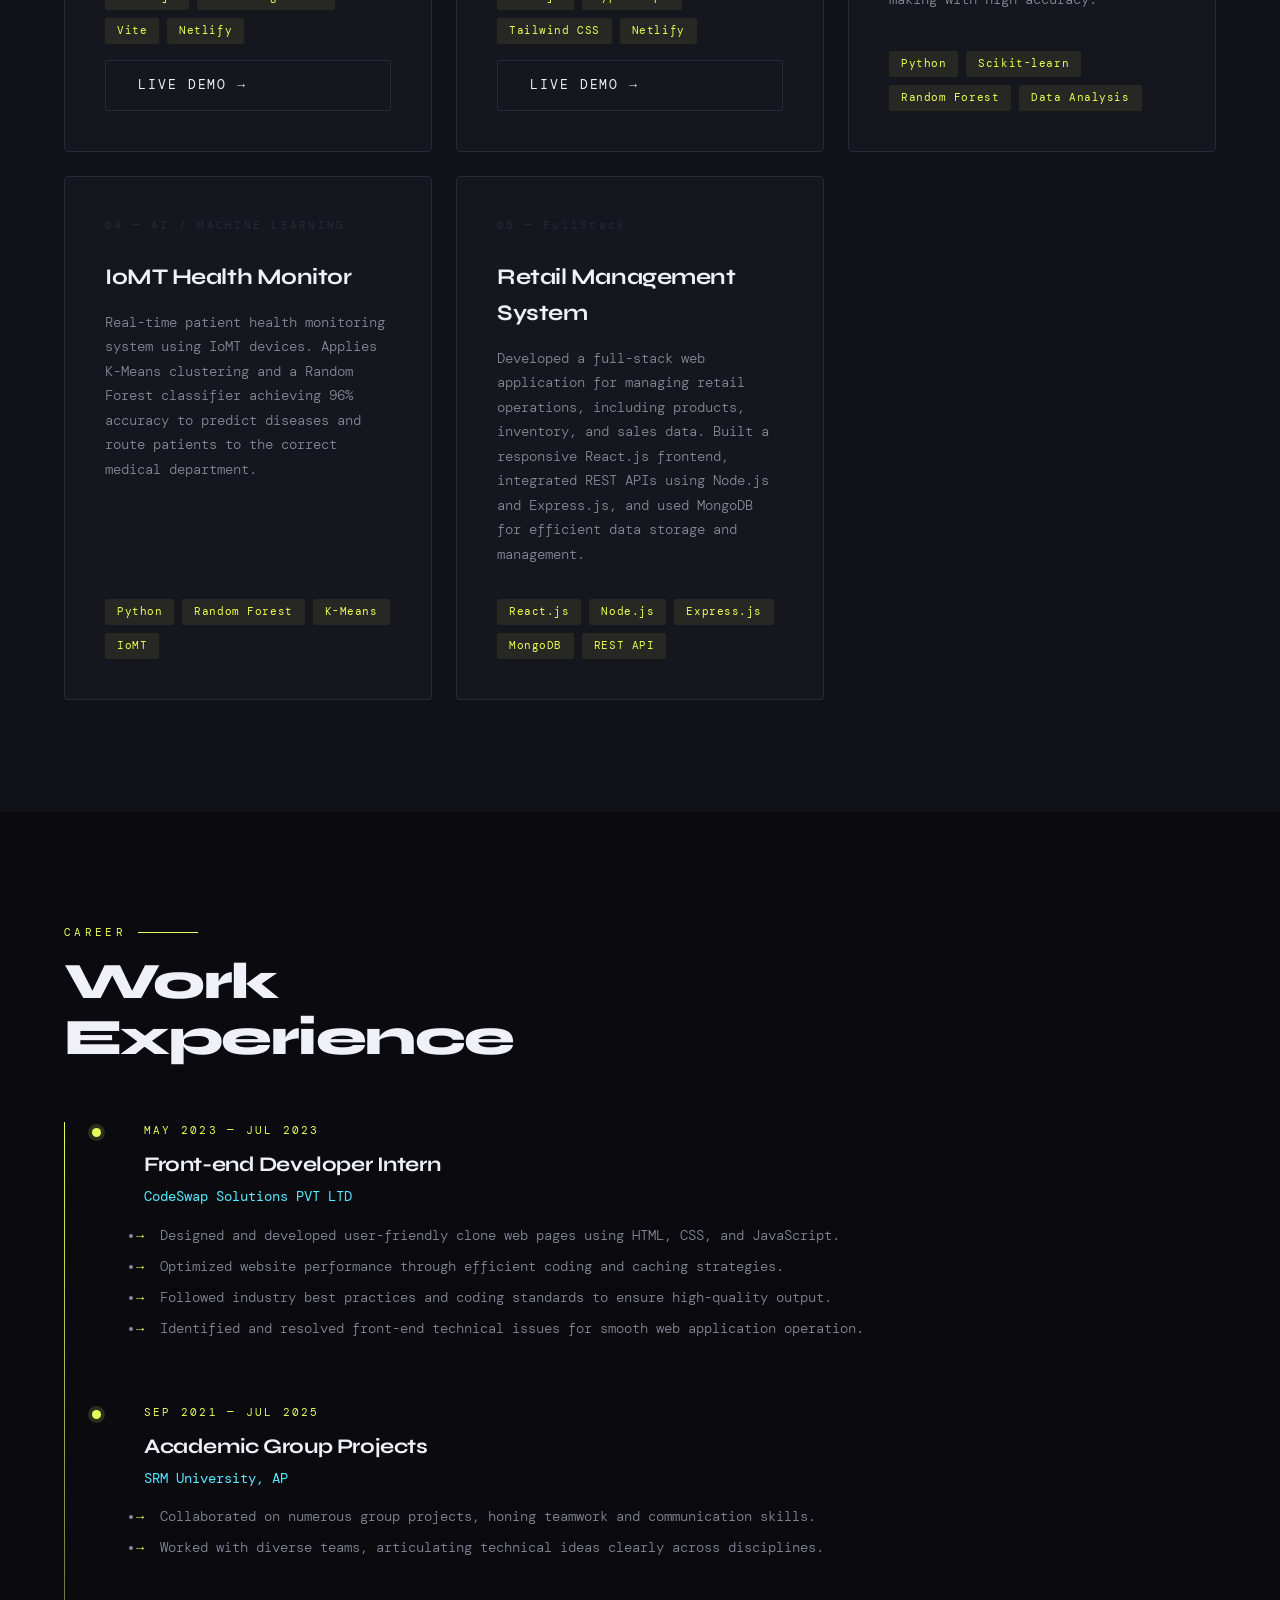
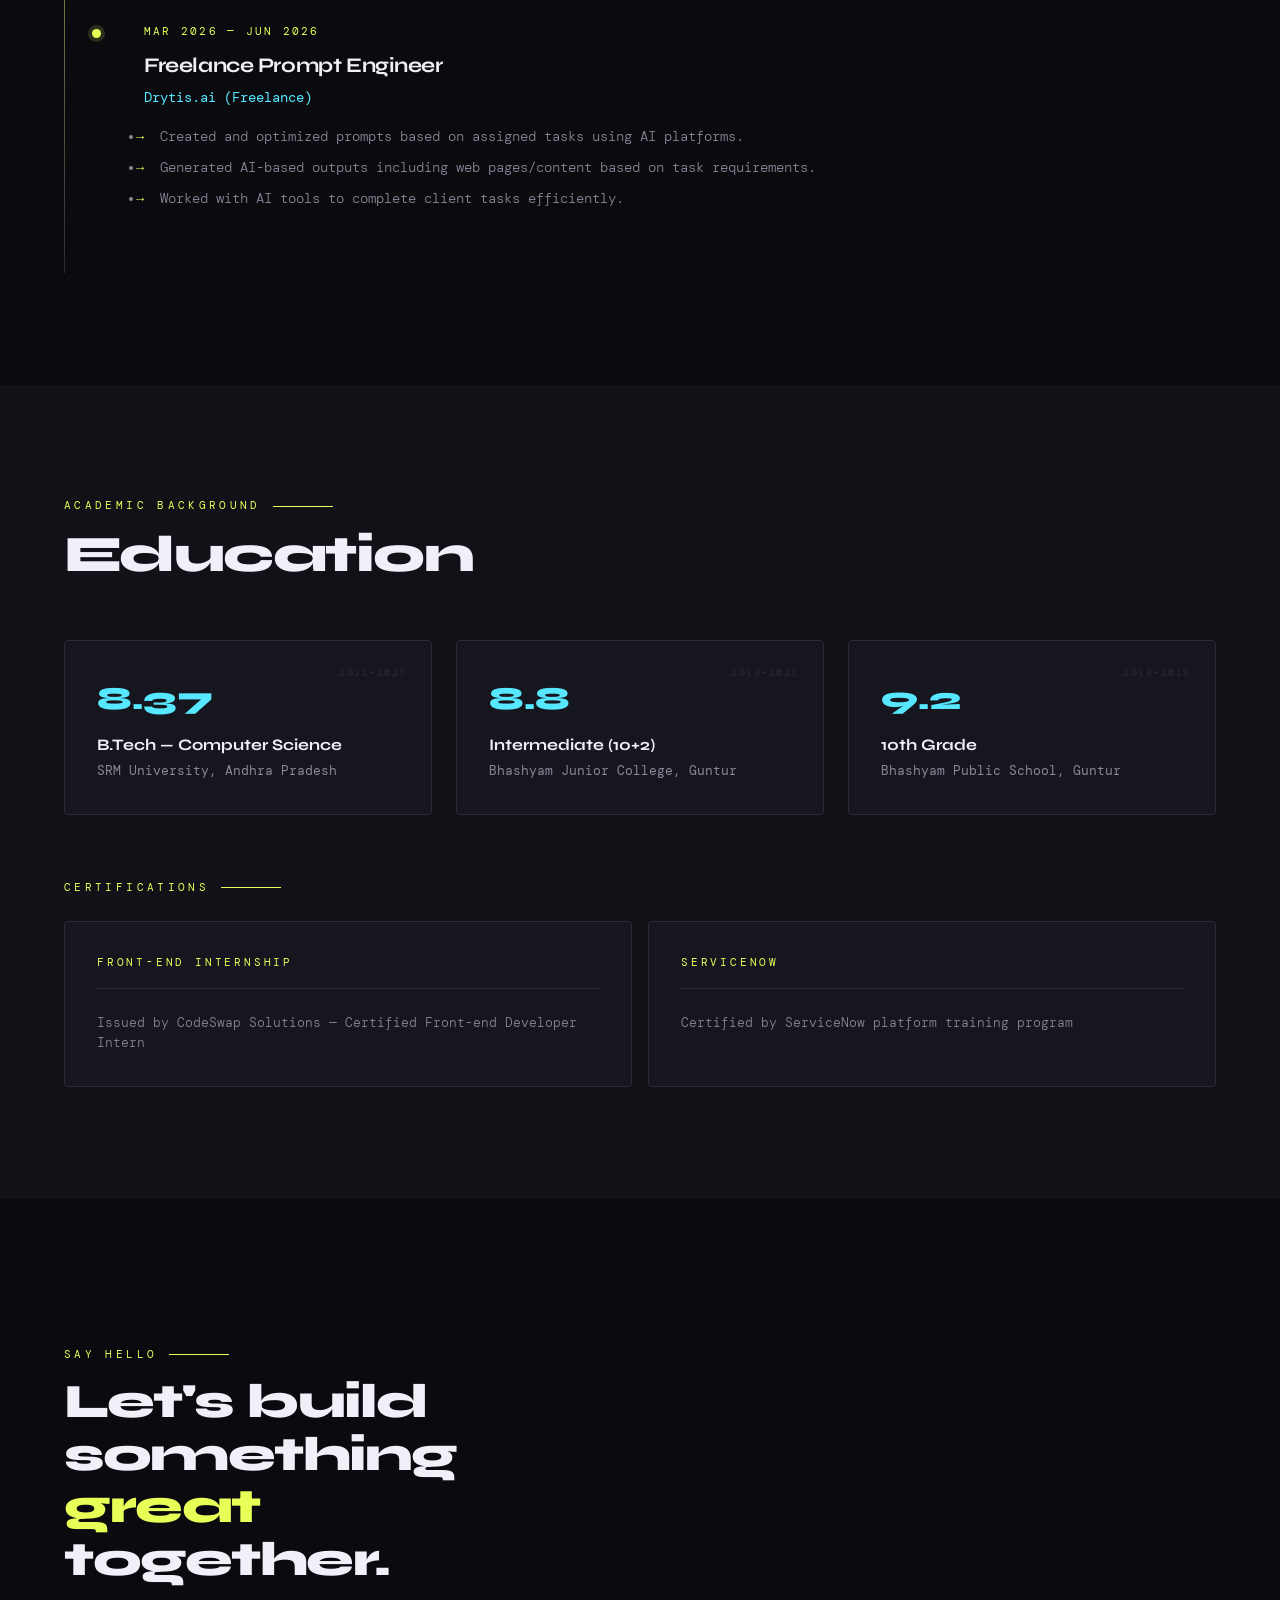
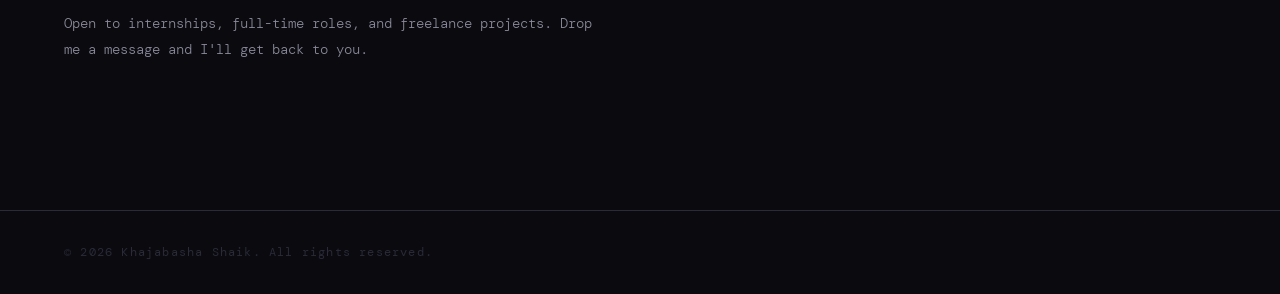
==== commit a957c2b5: "Add files via upload" ====
--- a/index.html
+++ b/index.html
@@ -1,1074 +1,1205 @@
 <!DOCTYPE html>
 <html lang="en">
+
 <head>
-<meta charset="UTF-8" />
-<meta name="viewport" content="width=device-width, initial-scale=1.0"/>
-<title>Khajabasha Shaik — Portfolio</title>
-<link href="https://fonts.googleapis.com/css2?family=Syne:wght@400;600;700;800&family=DM+Mono:ital,wght@0,300;0,400;1,300&display=swap" rel="stylesheet"/>
-<style>
-  *, *::before, *::after { box-sizing: border-box; margin: 0; padding: 0; }
-
-  :root {
-    --bg: #0a0a0f;
-    --surface: #111118;
-    --card: #16161f;
-    --border: #2a2a38;
-    --accent: #e8ff57;
-    --accent2: #57e8ff;
-    --accent3: #ff6b57;
-    --text: #f0f0f8;
-    --muted: #888899;
-    --font-display: 'Syne', sans-serif;
-    --font-mono: 'DM Mono', monospace;
-  }
-
-  html { scroll-behavior: smooth; }
-
-  body {
-    background: var(--bg);
-    color: var(--text);
-    font-family: var(--font-display);
-    line-height: 1.6;
-    overflow-x: hidden;
-  }
-
-  /* ── NOISE OVERLAY ── */
-  body::before {
-    content: '';
-    position: fixed;
-    inset: 0;
-    background-image: url("data:image/svg+xml,%3Csvg viewBox='0 0 200 200' xmlns='http://www.w3.org/2000/svg'%3E%3Cfilter id='n'%3E%3CfeTurbulence type='fractalNoise' baseFrequency='0.75' numOctaves='4' stitchTiles='stitch'/%3E%3C/filter%3E%3Crect width='100%25' height='100%25' filter='url(%23n)' opacity='0.04'/%3E%3C/svg%3E");
-    pointer-events: none;
-    z-index: 999;
-    opacity: 0.4;
-  }
-
-  /* ── CURSOR DOT ── */
-  .cursor {
-    position: fixed;
-    width: 8px; height: 8px;
-    background: var(--accent);
-    border-radius: 50%;
-    pointer-events: none;
-    z-index: 9999;
-    transition: transform 0.1s;
-    mix-blend-mode: difference;
-  }
-
-  /* ── NAV ── */
-  nav {
-    position: fixed;
-    top: 0; left: 0; right: 0;
-    z-index: 100;
-    display: flex;
-    justify-content: space-between;
-    align-items: center;
-    padding: 1.2rem 4rem;
-    background: rgba(10,10,15,0.85);
-    backdrop-filter: blur(12px);
-    border-bottom: 1px solid var(--border);
-  }
-
-  .nav-logo {
-    font-size: 1rem;
-    font-weight: 700;
-    letter-spacing: 0.2em;
-    text-transform: uppercase;
-    color: var(--accent);
-    font-family: var(--font-mono);
-  }
-
-  .nav-links {
-    display: flex;
-    gap: 2.5rem;
-    list-style: none;
-  }
-
-  .nav-links a {
-    color: var(--muted);
-    text-decoration: none;
-    font-size: 0.8rem;
-    letter-spacing: 0.15em;
-    text-transform: uppercase;
-    font-family: var(--font-mono);
-    transition: color 0.2s;
-  }
-  .nav-links a:hover { color: var(--accent); }
-
-  /* ── HERO ── */
-  .hero {
-    min-height: 100vh;
-    display: flex;
-    align-items: center;
-    padding: 8rem 4rem 4rem;
-    position: relative;
-    overflow: hidden;
-  }
-
-  .hero-bg {
-    position: absolute;
-    inset: 0;
-    background:
-      radial-gradient(ellipse 60% 50% at 70% 40%, rgba(232,255,87,0.07) 0%, transparent 60%),
-      radial-gradient(ellipse 40% 40% at 20% 70%, rgba(87,232,255,0.05) 0%, transparent 60%);
-  }
-
-  .hero-grid {
-    position: absolute;
-    inset: 0;
-    background-image:
-      linear-gradient(rgba(232,255,87,0.03) 1px, transparent 1px),
-      linear-gradient(90deg, rgba(232,255,87,0.03) 1px, transparent 1px);
-    background-size: 60px 60px;
-  }
-
-  .hero-content {
-    position: relative;
-    z-index: 1;
-    max-width: 900px;
-  }
-
-  .hero-tag {
-    display: inline-flex;
-    align-items: center;
-    gap: 0.5rem;
-    font-family: var(--font-mono);
-    font-size: 0.75rem;
-    color: var(--accent);
-    letter-spacing: 0.2em;
-    text-transform: uppercase;
-    margin-bottom: 1.5rem;
-    opacity: 0;
-    animation: fadeUp 0.6s 0.2s forwards;
-  }
-
-  .hero-tag::before {
-    content: '';
-    width: 24px; height: 1px;
-    background: var(--accent);
-  }
-
-  h1 {
-    font-size: clamp(3.5rem, 8vw, 7rem);
-    font-weight: 800;
-    line-height: 0.95;
-    letter-spacing: -0.03em;
-    margin-bottom: 1.5rem;
-    opacity: 0;
-    animation: fadeUp 0.7s 0.35s forwards;
-  }
-
-  h1 .accent { color: var(--accent); }
-  h1 .block { display: block; }
-
-  .hero-desc {
-    font-family: var(--font-mono);
-    font-size: 1rem;
-    color: var(--muted);
-    max-width: 520px;
-    margin-bottom: 3rem;
-    line-height: 1.8;
-    opacity: 0;
-    animation: fadeUp 0.7s 0.5s forwards;
-  }
-
-  .hero-cta {
-    display: flex;
-    gap: 1rem;
-    flex-wrap: wrap;
-    opacity: 0;
-    animation: fadeUp 0.7s 0.65s forwards;
-  }
-
-  .btn {
-    display: inline-flex;
-    align-items: center;
-    gap: 0.5rem;
-    padding: 0.9rem 2rem;
-    border-radius: 2px;
-    font-family: var(--font-mono);
-    font-size: 0.8rem;
-    letter-spacing: 0.15em;
-    text-transform: uppercase;
-    text-decoration: none;
-    cursor: pointer;
-    border: none;
-    transition: all 0.2s;
-  }
-
-  .btn-primary {
-    background: var(--accent);
-    color: #0a0a0f;
-    font-weight: 600;
-  }
-  .btn-primary:hover { background: #d4eb3d; transform: translateY(-2px); }
-
-  .btn-outline {
-    background: transparent;
-    color: var(--text);
-    border: 1px solid var(--border);
-  }
-  .btn-outline:hover { border-color: var(--accent); color: var(--accent); }
-
-  .hero-number {
-    position: absolute;
-    right: 4rem;
-    bottom: 4rem;
-    font-family: var(--font-mono);
-    font-size: 0.7rem;
-    color: var(--border);
-    letter-spacing: 0.2em;
-    writing-mode: vertical-rl;
-  }
-
-  /* ── SECTIONS ── */
-  section {
-    padding: 7rem 4rem;
-    position: relative;
-  }
-
-  .section-label {
-    font-family: var(--font-mono);
-    font-size: 0.7rem;
-    letter-spacing: 0.3em;
-    text-transform: uppercase;
-    color: var(--accent);
-    margin-bottom: 0.75rem;
-    display: flex;
-    align-items: center;
-    gap: 0.75rem;
-  }
-
-  .section-label::after {
-    content: '';
-    flex: 1;
-    max-width: 60px;
-    height: 1px;
-    background: var(--accent);
-  }
-
-  h2 {
-    font-size: clamp(2rem, 4vw, 3.5rem);
-    font-weight: 800;
-    letter-spacing: -0.03em;
-    line-height: 1.1;
-    margin-bottom: 3.5rem;
-  }
-
-  /* ── ABOUT ── */
-  .about {
-    background: var(--surface);
-    border-top: 1px solid var(--border);
-    border-bottom: 1px solid var(--border);
-  }
-
-  .about-grid {
-    display: grid;
-    grid-template-columns: 1fr 1fr;
-    gap: 5rem;
-    align-items: center;
-  }
-
-  .about-text p {
-    color: var(--muted);
-    font-size: 1.05rem;
-    line-height: 1.9;
-    margin-bottom: 1.5rem;
-    font-family: var(--font-mono);
-    font-weight: 300;
-  }
-
-  .about-stats {
-    display: grid;
-    grid-template-columns: 1fr 1fr;
-    gap: 1.5rem;
-  }
-
-  .stat-card {
-    background: var(--card);
-    border: 1px solid var(--border);
-    border-radius: 4px;
-    padding: 2rem;
-    position: relative;
-    overflow: hidden;
-    transition: border-color 0.2s;
-  }
-
-  .stat-card::before {
-    content: '';
-    position: absolute;
-    top: 0; left: 0; right: 0;
-    height: 2px;
-    background: var(--accent);
-    transform: scaleX(0);
-    transition: transform 0.3s;
-    transform-origin: left;
-  }
-
-  .stat-card:hover::before { transform: scaleX(1); }
-  .stat-card:hover { border-color: rgba(232,255,87,0.3); }
-
-  .stat-number {
-    font-size: 2.5rem;
-    font-weight: 800;
-    color: var(--accent);
-    line-height: 1;
-    margin-bottom: 0.5rem;
-  }
-
-  .stat-label {
-    font-family: var(--font-mono);
-    font-size: 0.75rem;
-    color: var(--muted);
-    text-transform: uppercase;
-    letter-spacing: 0.15em;
-  }
-
-  /* ── SKILLS ── */
-  .skills-grid {
-    display: grid;
-    grid-template-columns: repeat(auto-fit, minmax(280px, 1fr));
-    gap: 1.5rem;
-  }
-
-  .skill-group {
-    background: var(--card);
-    border: 1px solid var(--border);
-    border-radius: 4px;
-    padding: 2rem;
-    transition: all 0.3s;
-  }
-
-  .skill-group:hover {
-    border-color: rgba(232,255,87,0.4);
-    transform: translateY(-4px);
-    box-shadow: 0 20px 40px rgba(0,0,0,0.4);
-  }
-
-  .skill-group-title {
-    font-family: var(--font-mono);
-    font-size: 0.7rem;
-    letter-spacing: 0.25em;
-    text-transform: uppercase;
-    color: var(--accent);
-    margin-bottom: 1.5rem;
-    padding-bottom: 1rem;
-    border-bottom: 1px solid var(--border);
-  }
-
-  .skill-tags {
-    display: flex;
-    flex-wrap: wrap;
-    gap: 0.6rem;
-  }
-
-  .skill-tag {
-    font-family: var(--font-mono);
-    font-size: 0.75rem;
-    padding: 0.4rem 0.9rem;
-    border-radius: 2px;
-    border: 1px solid var(--border);
-    color: var(--muted);
-    transition: all 0.2s;
-  }
-
-  .skill-tag:hover {
-    border-color: var(--accent2);
-    color: var(--accent2);
-    background: rgba(87,232,255,0.05);
-  }
-
-  /* ── PROJECTS ── */
-  .projects-bg { background: var(--surface); }
-
-  .projects-grid {
-    display: grid;
-    grid-template-columns: repeat(auto-fit, minmax(320px, 1fr));
-    gap: 1.5rem;
-  }
-
-  .project-card {
-    background: var(--card);
-    border: 1px solid var(--border);
-    border-radius: 4px;
-    padding: 2.5rem;
-    position: relative;
-    overflow: hidden;
-    transition: all 0.3s;
-    display: flex;
-    flex-direction: column;
-  }
-
-  .project-card::after {
-    content: '';
-    position: absolute;
-    bottom: 0; left: 0; right: 0;
-    height: 3px;
-    background: linear-gradient(90deg, var(--accent), var(--accent2));
-    transform: scaleX(0);
-    transition: transform 0.3s;
-    transform-origin: left;
-  }
-
-  .project-card:hover::after { transform: scaleX(1); }
-  .project-card:hover {
-    border-color: rgba(232,255,87,0.2);
-    transform: translateY(-6px);
-    box-shadow: 0 30px 60px rgba(0,0,0,0.5);
-  }
-
-  .project-num {
-    font-family: var(--font-mono);
-    font-size: 0.7rem;
-    color: var(--border);
-    letter-spacing: 0.2em;
-    margin-bottom: 1.5rem;
-  }
-
-  .project-title {
-    font-size: 1.4rem;
-    font-weight: 700;
-    margin-bottom: 1rem;
-    letter-spacing: -0.02em;
-  }
-
-  .project-desc {
-    color: var(--muted);
-    font-family: var(--font-mono);
-    font-size: 0.85rem;
-    line-height: 1.8;
-    flex: 1;
-    margin-bottom: 2rem;
-    font-weight: 300;
-  }
-
-  .project-tech {
-    display: flex;
-    flex-wrap: wrap;
-    gap: 0.5rem;
-  }
-
-  .tech-pill {
-    font-family: var(--font-mono);
-    font-size: 0.7rem;
-    padding: 0.25rem 0.75rem;
-    background: rgba(232,255,87,0.08);
-    color: var(--accent);
-    border-radius: 2px;
-    letter-spacing: 0.05em;
-  }
-
-  /* ── EXPERIENCE ── */
-  .exp-timeline {
-    max-width: 800px;
-    position: relative;
-    padding-left: 2rem;
-  }
-
-  .exp-timeline::before {
-    content: '';
-    position: absolute;
-    left: 0; top: 0; bottom: 0;
-    width: 1px;
-    background: linear-gradient(180deg, var(--accent) 0%, var(--border) 100%);
-  }
-
-  .exp-item {
-    position: relative;
-    padding: 0 0 3.5rem 3rem;
-  }
-
-  .exp-item::before {
-    content: '';
-    position: absolute;
-    left: -4px; top: 6px;
-    width: 9px; height: 9px;
-    background: var(--accent);
-    border-radius: 50%;
-    box-shadow: 0 0 0 4px rgba(232,255,87,0.15);
-  }
-
-  .exp-date {
-    font-family: var(--font-mono);
-    font-size: 0.7rem;
-    color: var(--accent);
-    letter-spacing: 0.2em;
-    text-transform: uppercase;
-    margin-bottom: 0.5rem;
-  }
-
-  .exp-role {
-    font-size: 1.3rem;
-    font-weight: 700;
-    margin-bottom: 0.3rem;
-    letter-spacing: -0.02em;
-  }
-
-  .exp-company {
-    font-family: var(--font-mono);
-    font-size: 0.85rem;
-    color: var(--accent2);
-    margin-bottom: 1rem;
-  }
-
-  .exp-desc {
-    color: var(--muted);
-    font-family: var(--font-mono);
-    font-size: 0.85rem;
-    line-height: 1.8;
-    font-weight: 300;
-  }
-
-  .exp-desc li {
-    padding-left: 1rem;
-    position: relative;
-    margin-bottom: 0.4rem;
-  }
-
-  .exp-desc li::before {
-    content: '→';
-    position: absolute;
-    left: -0.5rem;
-    color: var(--accent);
-  }
-
-  /* ── EDUCATION ── */
-  .edu-bg { background: var(--surface); }
-
-  .edu-grid {
-    display: grid;
-    grid-template-columns: repeat(auto-fit, minmax(280px, 1fr));
-    gap: 1.5rem;
-  }
-
-  .edu-card {
-    background: var(--card);
-    border: 1px solid var(--border);
-    border-radius: 4px;
-    padding: 2rem;
-    position: relative;
-    overflow: hidden;
-    transition: all 0.3s;
-  }
-
-  .edu-card:hover {
-    border-color: rgba(87,232,255,0.4);
-    transform: translateY(-4px);
-  }
-
-  .edu-card::before {
-    content: attr(data-year);
-    position: absolute;
-    right: 1.5rem; top: 1.5rem;
-    font-family: var(--font-mono);
-    font-size: 0.65rem;
-    color: var(--border);
-    letter-spacing: 0.15em;
-  }
-
-  .edu-cgpa {
-    font-size: 2rem;
-    font-weight: 800;
-    color: var(--accent2);
-    margin-bottom: 0.5rem;
-  }
-
-  .edu-degree {
-    font-size: 1rem;
-    font-weight: 700;
-    margin-bottom: 0.25rem;
-  }
-
-  .edu-school {
-    font-family: var(--font-mono);
-    font-size: 0.8rem;
-    color: var(--muted);
-  }
-
-  /* ── CONTACT ── */
-  .contact-inner {
-    display: grid;
-    grid-template-columns: 1fr 1fr;
-    gap: 5rem;
-    align-items: center;
-  }
-
-  .contact-tagline {
-    font-size: clamp(2rem, 4vw, 3rem);
-    font-weight: 800;
-    line-height: 1.1;
-    letter-spacing: -0.03em;
-    margin-bottom: 1.5rem;
-  }
-
-  .contact-tagline .hl { color: var(--accent); }
-
-  .contact-sub {
-    font-family: var(--font-mono);
-    font-size: 0.9rem;
-    color: var(--muted);
-    line-height: 1.8;
-    font-weight: 300;
-  }
-
-  .contact-links {
-    display: flex;
-    flex-direction: column;
-    gap: 1rem;
-  }
-
-  .contact-link {
-    display: flex;
-    align-items: center;
-    gap: 1.25rem;
-    padding: 1.25rem 1.5rem;
-    background: var(--card);
-    border: 1px solid var(--border);
-    border-radius: 4px;
-    text-decoration: none;
-    color: var(--text);
-    transition: all 0.25s;
-    font-family: var(--font-mono);
-  }
-
-  .contact-link:hover {
-    border-color: var(--accent);
-    transform: translateX(6px);
-    background: rgba(232,255,87,0.04);
-  }
-
-  .contact-link-icon {
-    width: 40px; height: 40px;
-    background: rgba(232,255,87,0.1);
-    border-radius: 2px;
-    display: flex;
-    align-items: center;
-    justify-content: center;
-    font-size: 1.1rem;
-    flex-shrink: 0;
-  }
-
-  .contact-link-info { flex: 1; }
-
-  .contact-link-label {
-    font-size: 0.65rem;
-    letter-spacing: 0.25em;
-    text-transform: uppercase;
-    color: var(--muted);
-    margin-bottom: 0.2rem;
-  }
-
-  .contact-link-value {
-    font-size: 0.9rem;
-    color: var(--text);
-  }
-
-  .contact-link-arrow {
-    color: var(--muted);
-    font-size: 0.8rem;
-    transition: color 0.2s, transform 0.2s;
-  }
-
-  .contact-link:hover .contact-link-arrow {
-    color: var(--accent);
-    transform: translateX(4px);
-  }
-
-  /* ── FOOTER ── */
-  footer {
-    border-top: 1px solid var(--border);
-    padding: 2rem 4rem;
-    display: flex;
-    justify-content: space-between;
-    align-items: center;
-  }
-
-  footer p {
-    font-family: var(--font-mono);
-    font-size: 0.75rem;
-    color: var(--border);
-    letter-spacing: 0.1em;
-  }
-
-  /* ── ANIMATIONS ── */
-  @keyframes fadeUp {
-    from { opacity: 0; transform: translateY(20px); }
-    to   { opacity: 1; transform: translateY(0); }
-  }
-
-  .reveal {
-    opacity: 0;
-    transform: translateY(30px);
-    transition: opacity 0.7s, transform 0.7s;
-  }
-  .reveal.visible {
-    opacity: 1;
-    transform: translateY(0);
-  }
-
-  /* ── RESPONSIVE ── */
-  @media (max-width: 768px) {
-    nav { padding: 1rem 1.5rem; }
-    .nav-links { display: none; }
-    section { padding: 5rem 1.5rem; }
-    .hero { padding: 7rem 1.5rem 3rem; }
-    .about-grid, .contact-inner { grid-template-columns: 1fr; gap: 3rem; }
-    .hero-number { display: none; }
-    footer { flex-direction: column; gap: 0.5rem; text-align: center; }
-  }
-</style>
+  <meta charset="UTF-8" />
+  <meta name="viewport" content="width=device-width, initial-scale=1.0" />
+  <title>Khajabasha Shaik — Portfolio</title>
+  <link
+    href="https://fonts.googleapis.com/css2?family=Syne:wght@400;600;700;800&family=DM+Mono:ital,wght@0,300;0,400;1,300&display=swap"
+    rel="stylesheet" />
+  <style>
+    *,
+    *::before,
+    *::after {
+      box-sizing: border-box;
+      margin: 0;
+      padding: 0;
+    }
+
+    :root {
+      --bg: #0a0a0f;
+      --surface: #111118;
+      --card: #16161f;
+      --border: #2a2a38;
+      --accent: #e8ff57;
+      --accent2: #57e8ff;
+      --accent3: #ff6b57;
+      --text: #f0f0f8;
+      --muted: #888899;
+      --font-display: 'Syne', sans-serif;
+      --font-mono: 'DM Mono', monospace;
+    }
+
+    html {
+      scroll-behavior: smooth;
+    }
+
+    body {
+      background: var(--bg);
+      color: var(--text);
+      font-family: var(--font-display);
+      line-height: 1.6;
+      overflow-x: hidden;
+    }
+
+    /* ── NOISE OVERLAY ── */
+    body::before {
+      content: '';
+      position: fixed;
+      inset: 0;
+      background-image: url("data:image/svg+xml,%3Csvg viewBox='0 0 200 200' xmlns='http://www.w3.org/2000/svg'%3E%3Cfilter id='n'%3E%3CfeTurbulence type='fractalNoise' baseFrequency='0.75' numOctaves='4' stitchTiles='stitch'/%3E%3C/filter%3E%3Crect width='100%25' height='100%25' filter='url(%23n)' opacity='0.04'/%3E%3C/svg%3E");
+      pointer-events: none;
+      z-index: 999;
+      opacity: 0.4;
+    }
+
+    /* ── CURSOR DOT ── */
+    .cursor {
+      position: fixed;
+      width: 8px;
+      height: 8px;
+      background: var(--accent);
+      border-radius: 50%;
+      pointer-events: none;
+      z-index: 9999;
+      transition: transform 0.1s;
+      mix-blend-mode: difference;
+    }
+
+    /* ── NAV ── */
+    nav {
+      position: fixed;
+      top: 0;
+      left: 0;
+      right: 0;
+      z-index: 100;
+      display: flex;
+      justify-content: space-between;
+      align-items: center;
+      padding: 1.2rem 4rem;
+      background: rgba(10, 10, 15, 0.85);
+      backdrop-filter: blur(12px);
+      border-bottom: 1px solid var(--border);
+    }
+
+    .nav-logo {
+      font-size: 1rem;
+      font-weight: 700;
+      letter-spacing: 0.2em;
+      text-transform: uppercase;
+      color: var(--accent);
+      font-family: var(--font-mono);
+    }
+
+    .nav-links {
+      display: flex;
+      gap: 2.5rem;
+      list-style: none;
+    }
+
+    .nav-links a {
+      color: var(--muted);
+      text-decoration: none;
+      font-size: 0.8rem;
+      letter-spacing: 0.15em;
+      text-transform: uppercase;
+      font-family: var(--font-mono);
+      transition: color 0.2s;
+    }
+
+    .nav-links a:hover {
+      color: var(--accent);
+    }
+
+    /* ── HERO ── */
+    .hero {
+      min-height: 100vh;
+      display: flex;
+      align-items: center;
+      padding: 8rem 4rem 4rem;
+      position: relative;
+      overflow: hidden;
+    }
+
+    .hero-bg {
+      position: absolute;
+      inset: 0;
+      background:
+        radial-gradient(ellipse 60% 50% at 70% 40%, rgba(232, 255, 87, 0.07) 0%, transparent 60%),
+        radial-gradient(ellipse 40% 40% at 20% 70%, rgba(87, 232, 255, 0.05) 0%, transparent 60%);
+    }
+
+    .hero-grid {
+      position: absolute;
+      inset: 0;
+      background-image:
+        linear-gradient(rgba(232, 255, 87, 0.03) 1px, transparent 1px),
+        linear-gradient(90deg, rgba(232, 255, 87, 0.03) 1px, transparent 1px);
+      background-size: 60px 60px;
+    }
+
+    .hero-content {
+      position: relative;
+      z-index: 1;
+      max-width: 900px;
+    }
+
+    .hero-tag {
+      display: inline-flex;
+      align-items: center;
+      gap: 0.5rem;
+      font-family: var(--font-mono);
+      font-size: 0.75rem;
+      color: var(--accent);
+      letter-spacing: 0.2em;
+      text-transform: uppercase;
+      margin-bottom: 1.5rem;
+      opacity: 0;
+      animation: fadeUp 0.6s 0.2s forwards;
+    }
+
+    .hero-tag::before {
+      content: '';
+      width: 24px;
+      height: 1px;
+      background: var(--accent);
+    }
+
+    h1 {
+      font-size: clamp(3.5rem, 8vw, 7rem);
+      font-weight: 800;
+      line-height: 0.95;
+      letter-spacing: -0.03em;
+      margin-bottom: 1.5rem;
+      opacity: 0;
+      animation: fadeUp 0.7s 0.35s forwards;
+    }
+
+    h1 .accent {
+      color: var(--accent);
+    }
+
+    h1 .block {
+      display: block;
+    }
+
+    .hero-desc {
+      font-family: var(--font-mono);
+      font-size: 1rem;
+      color: var(--muted);
+      max-width: 520px;
+      margin-bottom: 3rem;
+      line-height: 1.8;
+      opacity: 0;
+      animation: fadeUp 0.7s 0.5s forwards;
+    }
+
+    .hero-cta {
+      display: flex;
+      gap: 1rem;
+      flex-wrap: wrap;
+      opacity: 0;
+      animation: fadeUp 0.7s 0.65s forwards;
+    }
+
+    .btn {
+      display: inline-flex;
+      align-items: center;
+      gap: 0.5rem;
+      padding: 0.9rem 2rem;
+      border-radius: 2px;
+      font-family: var(--font-mono);
+      font-size: 0.8rem;
+      letter-spacing: 0.15em;
+      text-transform: uppercase;
+      text-decoration: none;
+      cursor: pointer;
+      border: none;
+      transition: all 0.2s;
+    }
+
+    .btn-primary {
+      background: var(--accent);
+      color: #0a0a0f;
+      font-weight: 600;
+    }
+
+    .btn-primary:hover {
+      background: #d4eb3d;
+      transform: translateY(-2px);
+    }
+
+    .btn-outline {
+      background: transparent;
+      color: var(--text);
+      border: 1px solid var(--border);
+    }
+
+    .btn-outline:hover {
+      border-color: var(--accent);
+      color: var(--accent);
+    }
+
+    .hero-number {
+      position: absolute;
+      right: 4rem;
+      bottom: 4rem;
+      font-family: var(--font-mono);
+      font-size: 0.7rem;
+      color: var(--border);
+      letter-spacing: 0.2em;
+      writing-mode: vertical-rl;
+    }
+
+    /* ── SECTIONS ── */
+    section {
+      padding: 7rem 4rem;
+      position: relative;
+    }
+
+    .section-label {
+      font-family: var(--font-mono);
+      font-size: 0.7rem;
+      letter-spacing: 0.3em;
+      text-transform: uppercase;
+      color: var(--accent);
+      margin-bottom: 0.75rem;
+      display: flex;
+      align-items: center;
+      gap: 0.75rem;
+    }
+
+    .section-label::after {
+      content: '';
+      flex: 1;
+      max-width: 60px;
+      height: 1px;
+      background: var(--accent);
+    }
+
+    h2 {
+      font-size: clamp(2rem, 4vw, 3.5rem);
+      font-weight: 800;
+      letter-spacing: -0.03em;
+      line-height: 1.1;
+      margin-bottom: 3.5rem;
+    }
+
+    /* ── ABOUT ── */
+    .about {
+      background: var(--surface);
+      border-top: 1px solid var(--border);
+      border-bottom: 1px solid var(--border);
+    }
+
+    .about-grid {
+      display: grid;
+      grid-template-columns: 1fr 1fr;
+      gap: 5rem;
+      align-items: center;
+    }
+
+    .about-text p {
+      color: var(--muted);
+      font-size: 1.05rem;
+      line-height: 1.9;
+      margin-bottom: 1.5rem;
+      font-family: var(--font-mono);
+      font-weight: 300;
+    }
+
+    .about-stats {
+      display: grid;
+      grid-template-columns: 1fr 1fr;
+      gap: 1.5rem;
+    }
+
+    .stat-card {
+      background: var(--card);
+      border: 1px solid var(--border);
+      border-radius: 4px;
+      padding: 2rem;
+      position: relative;
+      overflow: hidden;
+      transition: border-color 0.2s;
+    }
+
+    .stat-card::before {
+      content: '';
+      position: absolute;
+      top: 0;
+      left: 0;
+      right: 0;
+      height: 2px;
+      background: var(--accent);
+      transform: scaleX(0);
+      transition: transform 0.3s;
+      transform-origin: left;
+    }
+
+    .stat-card:hover::before {
+      transform: scaleX(1);
+    }
+
+    .stat-card:hover {
+      border-color: rgba(232, 255, 87, 0.3);
+    }
+
+    .stat-number {
+      font-size: 2.5rem;
+      font-weight: 800;
+      color: var(--accent);
+      line-height: 1;
+      margin-bottom: 0.5rem;
+    }
+
+    .stat-label {
+      font-family: var(--font-mono);
+      font-size: 0.75rem;
+      color: var(--muted);
+      text-transform: uppercase;
+      letter-spacing: 0.15em;
+    }
+
+    /* ── SKILLS ── */
+    .skills-grid {
+      display: grid;
+      grid-template-columns: repeat(auto-fit, minmax(280px, 1fr));
+      gap: 1.5rem;
+    }
+
+    .skill-group {
+      background: var(--card);
+      border: 1px solid var(--border);
+      border-radius: 4px;
+      padding: 2rem;
+      transition: all 0.3s;
+    }
+
+    .skill-group:hover {
+      border-color: rgba(232, 255, 87, 0.4);
+      transform: translateY(-4px);
+      box-shadow: 0 20px 40px rgba(0, 0, 0, 0.4);
+    }
+
+    .skill-group-title {
+      font-family: var(--font-mono);
+      font-size: 0.7rem;
+      letter-spacing: 0.25em;
+      text-transform: uppercase;
+      color: var(--accent);
+      margin-bottom: 1.5rem;
+      padding-bottom: 1rem;
+      border-bottom: 1px solid var(--border);
+    }
+
+    .skill-tags {
+      display: flex;
+      flex-wrap: wrap;
+      gap: 0.6rem;
+    }
+
+    .skill-tag {
+      font-family: var(--font-mono);
+      font-size: 0.75rem;
+      padding: 0.4rem 0.9rem;
+      border-radius: 2px;
+      border: 1px solid var(--border);
+      color: var(--muted);
+      transition: all 0.2s;
+    }
+
+    .skill-tag:hover {
+      border-color: var(--accent2);
+      color: var(--accent2);
+      background: rgba(87, 232, 255, 0.05);
+    }
+
+    /* ── PROJECTS ── */
+    .projects-bg {
+      background: var(--surface);
+    }
+
+    .projects-grid {
+      display: grid;
+      grid-template-columns: repeat(auto-fit, minmax(320px, 1fr));
+      gap: 1.5rem;
+    }
+
+    .project-card {
+      background: var(--card);
+      border: 1px solid var(--border);
+      border-radius: 4px;
+      padding: 2.5rem;
+      position: relative;
+      overflow: hidden;
+      transition: all 0.3s;
+      display: flex;
+      flex-direction: column;
+    }
+
+    .project-card::after {
+      content: '';
+      position: absolute;
+      bottom: 0;
+      left: 0;
+      right: 0;
+      height: 3px;
+      background: linear-gradient(90deg, var(--accent), var(--accent2));
+      transform: scaleX(0);
+      transition: transform 0.3s;
+      transform-origin: left;
+    }
+
+    .project-card:hover::after {
+      transform: scaleX(1);
+    }
+
+    .project-card:hover {
+      border-color: rgba(232, 255, 87, 0.2);
+      transform: translateY(-6px);
+      box-shadow: 0 30px 60px rgba(0, 0, 0, 0.5);
+    }
+
+    .project-num {
+      font-family: var(--font-mono);
+      font-size: 0.7rem;
+      color: var(--border);
+      letter-spacing: 0.2em;
+      margin-bottom: 1.5rem;
+    }
+
+    .project-title {
+      font-size: 1.4rem;
+      font-weight: 700;
+      margin-bottom: 1rem;
+      letter-spacing: -0.02em;
+    }
+
+    .project-desc {
+      color: var(--muted);
+      font-family: var(--font-mono);
+      font-size: 0.85rem;
+      line-height: 1.8;
+      flex: 1;
+      margin-bottom: 2rem;
+      font-weight: 300;
+    }
+
+    .project-tech {
+      display: flex;
+      flex-wrap: wrap;
+      gap: 0.5rem;
+    }
+
+    .tech-pill {
+      font-family: var(--font-mono);
+      font-size: 0.7rem;
+      padding: 0.25rem 0.75rem;
+      background: rgba(232, 255, 87, 0.08);
+      color: var(--accent);
+      border-radius: 2px;
+      letter-spacing: 0.05em;
+    }
+
+    /* ── EXPERIENCE ── */
+    .exp-timeline {
+      max-width: 800px;
+      position: relative;
+      padding-left: 2rem;
+    }
+
+    .exp-timeline::before {
+      content: '';
+      position: absolute;
+      left: 0;
+      top: 0;
+      bottom: 0;
+      width: 1px;
+      background: linear-gradient(180deg, var(--accent) 0%, var(--border) 100%);
+    }
+
+    .exp-item {
+      position: relative;
+      padding: 0 0 3.5rem 3rem;
+    }
+
+    .exp-item::before {
+      content: '';
+      position: absolute;
+      left: -4px;
+      top: 6px;
+      width: 9px;
+      height: 9px;
+      background: var(--accent);
+      border-radius: 50%;
+      box-shadow: 0 0 0 4px rgba(232, 255, 87, 0.15);
+    }
+
+    .exp-date {
+      font-family: var(--font-mono);
+      font-size: 0.7rem;
+      color: var(--accent);
+      letter-spacing: 0.2em;
+      text-transform: uppercase;
+      margin-bottom: 0.5rem;
+    }
+
+    .exp-role {
+      font-size: 1.3rem;
+      font-weight: 700;
+      margin-bottom: 0.3rem;
+      letter-spacing: -0.02em;
+    }
+
+    .exp-company {
+      font-family: var(--font-mono);
+      font-size: 0.85rem;
+      color: var(--accent2);
+      margin-bottom: 1rem;
+    }
+
+    .exp-desc {
+      color: var(--muted);
+      font-family: var(--font-mono);
+      font-size: 0.85rem;
+      line-height: 1.8;
+      font-weight: 300;
+    }
+
+    .exp-desc li {
+      padding-left: 1rem;
+      position: relative;
+      margin-bottom: 0.4rem;
+    }
+
+    .exp-desc li::before {
+      content: '→';
+      position: absolute;
+      left: -0.5rem;
+      color: var(--accent);
+    }
+
+    /* ── EDUCATION ── */
+    .edu-bg {
+      background: var(--surface);
+    }
+
+    .edu-grid {
+      display: grid;
+      grid-template-columns: repeat(auto-fit, minmax(280px, 1fr));
+      gap: 1.5rem;
+    }
+
+    .edu-card {
+      background: var(--card);
+      border: 1px solid var(--border);
+      border-radius: 4px;
+      padding: 2rem;
+      position: relative;
+      overflow: hidden;
+      transition: all 0.3s;
+    }
+
+    .edu-card:hover {
+      border-color: rgba(87, 232, 255, 0.4);
+      transform: translateY(-4px);
+    }
+
+    .edu-card::before {
+      content: attr(data-year);
+      position: absolute;
+      right: 1.5rem;
+      top: 1.5rem;
+      font-family: var(--font-mono);
+      font-size: 0.65rem;
+      color: var(--border);
+      letter-spacing: 0.15em;
+    }
+
+    .edu-cgpa {
+      font-size: 2rem;
+      font-weight: 800;
+      color: var(--accent2);
+      margin-bottom: 0.5rem;
+    }
+
+    .edu-degree {
+      font-size: 1rem;
+      font-weight: 700;
+      margin-bottom: 0.25rem;
+    }
+
+    .edu-school {
+      font-family: var(--font-mono);
+      font-size: 0.8rem;
+      color: var(--muted);
+    }
+
+    /* ── CONTACT ── */
+    .contact-inner {
+      display: grid;
+      grid-template-columns: 1fr 1fr;
+      gap: 5rem;
+      align-items: center;
+    }
+
+    .contact-tagline {
+      font-size: clamp(2rem, 4vw, 3rem);
+      font-weight: 800;
+      line-height: 1.1;
+      letter-spacing: -0.03em;
+      margin-bottom: 1.5rem;
+    }
+
+    .contact-tagline .hl {
+      color: var(--accent);
+    }
+
+    .contact-sub {
+      font-family: var(--font-mono);
+      font-size: 0.9rem;
+      color: var(--muted);
+      line-height: 1.8;
+      font-weight: 300;
+    }
+
+    .contact-links {
+      display: flex;
+      flex-direction: column;
+      gap: 1rem;
+    }
+
+    .contact-link {
+      display: flex;
+      align-items: center;
+      gap: 1.25rem;
+      padding: 1.25rem 1.5rem;
+      background: var(--card);
+      border: 1px solid var(--border);
+      border-radius: 4px;
+      text-decoration: none;
+      color: var(--text);
+      transition: all 0.25s;
+      font-family: var(--font-mono);
+    }
+
+    .contact-link:hover {
+      border-color: var(--accent);
+      transform: translateX(6px);
+      background: rgba(232, 255, 87, 0.04);
+    }
+
+    .contact-link-icon {
+      width: 40px;
+      height: 40px;
+      background: rgba(232, 255, 87, 0.1);
+      border-radius: 2px;
+      display: flex;
+      align-items: center;
+      justify-content: center;
+      font-size: 1.1rem;
+      flex-shrink: 0;
+    }
+
+    .contact-link-info {
+      flex: 1;
+    }
+
+    .contact-link-label {
+      font-size: 0.65rem;
+      letter-spacing: 0.25em;
+      text-transform: uppercase;
+      color: var(--muted);
+      margin-bottom: 0.2rem;
+    }
+
+    .contact-link-value {
+      font-size: 0.9rem;
+      color: var(--text);
+    }
+
+    .contact-link-arrow {
+      color: var(--muted);
+      font-size: 0.8rem;
+      transition: color 0.2s, transform 0.2s;
+    }
+
+    .contact-link:hover .contact-link-arrow {
+      color: var(--accent);
+      transform: translateX(4px);
+    }
+
+    /* ── FOOTER ── */
+    footer {
+      border-top: 1px solid var(--border);
+      padding: 2rem 4rem;
+      display: flex;
+      justify-content: space-between;
+      align-items: center;
+    }
+
+    footer p {
+      font-family: var(--font-mono);
+      font-size: 0.75rem;
+      color: var(--border);
+      letter-spacing: 0.1em;
+    }
+
+    /* ── ANIMATIONS ── */
+    @keyframes fadeUp {
+      from {
+        opacity: 0;
+        transform: translateY(20px);
+      }
+
+      to {
+        opacity: 1;
+        transform: translateY(0);
+      }
+    }
+
+    .reveal {
+      opacity: 0;
+      transform: translateY(30px);
+      transition: opacity 0.7s, transform 0.7s;
+    }
+
+    .reveal.visible {
+      opacity: 1;
+      transform: translateY(0);
+    }
+
+    /* ── RESPONSIVE ── */
+    @media (max-width: 768px) {
+      nav {
+        padding: 1rem 1.5rem;
+      }
+
+      .nav-links {
+        display: none;
+      }
+
+      section {
+        padding: 5rem 1.5rem;
+      }
+
+      .hero {
+        padding: 7rem 1.5rem 3rem;
+      }
+
+      .about-grid,
+      .contact-inner {
+        grid-template-columns: 1fr;
+        gap: 3rem;
+      }
+
+      .hero-number {
+        display: none;
+      }
+
+      footer {
+        flex-direction: column;
+        gap: 0.5rem;
+        text-align: center;
+      }
+    }
+  </style>
 </head>
+
 <body>
 
-<div class="cursor" id="cursor"></div>
-
-<!-- NAV -->
-<nav>
-  <div class="nav-logo">KS_</div>
-  <ul class="nav-links">
-    <li><a href="#about">About</a></li>
-    <li><a href="#skills">Skills</a></li>
-    <li><a href="#projects">Projects</a></li>
-    <li><a href="#experience">Experience</a></li>
-    <li><a href="#education">Education</a></li>
-    <li><a href="#contact">Contact</a></li>
-  </ul>
-</nav>
-
-<!-- HERO -->
-<section class="hero" id="home">
-  <div class="hero-bg"></div>
-  <div class="hero-grid"></div>
-  <div class="hero-content">
-    <div class="hero-tag">Front-end Developer &amp; ML Engineer</div>
-    <h1>
-      <span class="block">Khaja</span>
-      <span class="block accent">Basha</span>
-      <span class="block">Shaik</span>
-    </h1>
-    <p class="hero-desc">
-      Building pixel-perfect interfaces and intelligent systems.<br/>
-      B.Tech CSE @ SRM University · CGPA 8.37
-    </p>
-    <div class="hero-cta">
-      <a href="#projects" class="btn btn-primary">View Projects ↓</a>
-      <a href="#contact" class="btn btn-outline">Get in Touch</a>
+  <div class="cursor" id="cursor"></div>
+
+  <!-- NAV -->
+  <nav>
+    <div class="nav-logo">KS_</div>
+    <ul class="nav-links">
+      <li><a href="#about">About</a></li>
+      <li><a href="#skills">Skills</a></li>
+      <li><a href="#projects">Projects</a></li>
+      <li><a href="#experience">Experience</a></li>
+      <li><a href="#education">Education</a></li>
+      <li><a href="#contact">Contact</a></li>
+    </ul>
+  </nav>
+
+  <!-- HERO -->
+  <section class="hero" id="home">
+    <div class="hero-bg"></div>
+    <div class="hero-grid"></div>
+    <div class="hero-content">
+      <div class="hero-tag">Front-end Developer &amp; ML Engineer</div>
+      <h1>
+        <span class="block">Khaja</span>
+        <span class="block accent">Basha</span>
+        <span class="block">Shaik</span>
+      </h1>
+      <p class="hero-desc">
+        Building pixel-perfect interfaces and intelligent systems.<br />
+        B.Tech CSE @ SRM University · CGPA 8.37
+      </p>
+      <div class="hero-cta">
+        <a href="#projects" class="btn btn-primary">View Projects ↓</a>
+        <a href="#contact" class="btn btn-outline">Get in Touch</a>
+      </div>
+    </div>
+    <div class="hero-number">01 / PORTFOLIO — 2025</div>
+  </section>
+
+  <!-- ABOUT -->
+  <section class="about" id="about">
+    <div class="about-grid">
+      <div class="about-text reveal">
+        <div class="section-label">About Me</div>
+        <h2>Code. Create.<br />Connect.</h2>
+        <p>I'm a Computer Science student at SRM University with a strong foundation in front-end development and a
+          growing passion for AI &amp; Machine Learning. I love turning ideas into clean, performant digital
+          experiences.</p>
+        <p>From building React-powered movie apps to designing IoMT health prediction systems, I thrive at the
+          intersection of design and intelligent systems.</p>
+      </div>
+      <div class="about-stats reveal">
+        <div class="stat-card">
+          <div class="stat-number">8.37</div>
+          <div class="stat-label">B.Tech CGPA</div>
+        </div>
+        <div class="stat-card">
+          <div class="stat-number">4+</div>
+          <div class="stat-label">Projects Built</div>
+        </div>
+        <div class="stat-card">
+          <div class="stat-number">96%</div>
+          <div class="stat-label">ML Model Accuracy</div>
+        </div>
+        <div class="stat-card">
+          <div class="stat-number">6mo</div>
+          <div class="stat-label">Industry Experience</div>
+        </div>
+      </div>
+    </div>
+  </section>
+
+  <!-- SKILLS -->
+  <section id="skills">
+    <div class="section-label">What I Know</div>
+    <h2 class="reveal">Skills &amp;<br />Technologies</h2>
+    <div class="skills-grid">
+      <div class="skill-group reveal">
+        <div class="skill-group-title">Languages</div>
+        <div class="skill-tags">
+          <span class="skill-tag">Python</span>
+          <span class="skill-tag">JavaScript</span>
+          <span class="skill-tag">HTML</span>
+          <span class="skill-tag">CSS</span>
+          <span class="skill-tag">SQL</span>
+        </div>
+      </div>
+      <div class="skill-group reveal">
+        <div class="skill-group-title">Frameworks &amp; Libraries</div>
+        <div class="skill-tags">
+          <span class="skill-tag">React.js</span>
+          <span class="skill-tag">Next.js</span>
+          <span class="skill-tag">TypeScript</span>
+          <span class="skill-tag">Tailwind CSS</span>
+          <span class="skill-tag">Vite</span>
+        </div>
+      </div>
+      <div class="skill-group reveal">
+        <div class="skill-group-title">AI / Machine Learning</div>
+        <div class="skill-tags">
+          <span class="skill-tag">K-Means Clustering</span>
+          <span class="skill-tag">Random Forest</span>
+          <span class="skill-tag">IoMT</span>
+          <span class="skill-tag">Data Analysis</span>
+        </div>
+      </div>
+      <div class="skill-group reveal">
+        <div class="skill-group-title">Testing &amp; Process</div>
+        <div class="skill-tags">
+          <span class="skill-tag">Manual Testing</span>
+          <span class="skill-tag">SDLC</span>
+          <span class="skill-tag">STLC</span>
+          <span class="skill-tag">Git</span>
+        </div>
+      </div>
+      <div class="skill-group reveal">
+        <div class="skill-group-title">Languages Spoken</div>
+        <div class="skill-tags">
+          <span class="skill-tag">English</span>
+          <span class="skill-tag">Telugu</span>
+          <span class="skill-tag">Hindi</span>
+        </div>
+      </div>
+    </div>
+  </section>
+
+  <!-- PROJECTS -->
+  <section class="projects-bg" id="projects">
+    <div class="section-label">What I've Built</div>
+    <h2 class="reveal">Featured<br />Projects</h2>
+
+    <div class="projects-grid">
+
+      <!-- Project 1 -->
+      <div class="project-card reveal">
+        <div class="project-num">01 — FRONTEND</div>
+        <div class="project-title">Movie Finder App</div>
+        <p class="project-desc">
+          A modern movie discovery web app that allows users to search movies, view details, and explore trending
+          content using real-time API integration.
+          Built with a fast and responsive UI for smooth user experience.
+        </p>
+        <div class="project-tech">
+          <span class="tech-pill">React.js</span>
+          <span class="tech-pill">API Integration</span>
+          <span class="tech-pill">Vite</span>
+          <span class="tech-pill">Netlify</span>
+        </div>
+        <a href="https://movieee-finderrr.netlify.app/" target="_blank" class="btn btn-outline"
+          style="margin-top:1rem;">
+          Live Demo →
+        </a>
+      </div>
+
+      <!-- Project 2 -->
+      <div class="project-card reveal">
+        <div class="project-num">02 — FULL STACK</div>
+        <div class="project-title">Expense Tracker</div>
+        <p class="project-desc">
+          A personal finance management application to track income and expenses, visualize spending patterns, and
+          manage budgets efficiently.
+          Includes real-time updates and clean dashboard UI for better financial insights.
+        </p>
+        <div class="project-tech">
+          <span class="tech-pill">Next.js</span>
+          <span class="tech-pill">TypeScript</span>
+          <span class="tech-pill">Tailwind CSS</span>
+          <span class="tech-pill">Netlify</span>
+        </div>
+        <a href="https://expensetracker786.netlify.app/" target="_blank" class="btn btn-outline"
+          style="margin-top:1rem;">
+          Live Demo →
+        </a>
+      </div>
+
+      <!-- Project 3 -->
+      <div class="project-card reveal">
+        <div class="project-num">03 — AI / ML</div>
+        <div class="project-title">Disease Prediction System</div>
+        <p class="project-desc">
+          An AI-powered healthcare prediction system that analyzes patient data such as symptoms and medical parameters
+          to predict possible diseases.
+          Uses machine learning models to improve early diagnosis and assist healthcare decision-making with high
+          accuracy.
+        </p>
+        <div class="project-tech">
+          <span class="tech-pill">Python</span>
+          <span class="tech-pill">Scikit-learn</span>
+          <span class="tech-pill">Random Forest</span>
+          <span class="tech-pill">Data Analysis</span>
+        </div>
+      </div>
+
+      <div class="project-card reveal">
+        <div class="project-num">04 — AI / MACHINE LEARNING</div>
+        <div class="project-title">IoMT Health Monitor</div>
+        <p class="project-desc">Real-time patient health monitoring system using IoMT devices. Applies K-Means
+          clustering and a Random Forest classifier achieving 96% accuracy to predict diseases and route patients to the
+          correct medical department.</p>
+        <div class="project-tech">
+          <span class="tech-pill">Python</span>
+          <span class="tech-pill">Random Forest</span>
+          <span class="tech-pill">K-Means</span>
+          <span class="tech-pill">IoMT</span>
+        </div>
+      </div>
+      <div class="project-card reveal">
+        <div class="project-num">05 — FullStack</div>
+        <div class="project-title">Retail Management System</div>
+        <p class="project-desc">Developed a full-stack web application for managing retail operations, including
+          products, inventory, and sales data. Built a responsive React.js frontend, integrated REST APIs using Node.js
+          and Express.js, and used MongoDB for efficient data storage and management.</p>
+        <div class="project-tech">
+          <span class="tech-pill">React.js</span>
+          <span class="tech-pill">Node.js</span>
+          <span class="tech-pill">Express.js</span>
+          <span class="tech-pill">MongoDB</span>
+          <span class="tech-pill">REST API</span>
+        </div>
+      </div>
+    </div>
+  </section>
+
+  <!-- EXPERIENCE -->
+  <section id="experience">
+    <div class="section-label">Career</div>
+    <h2 class="reveal">Work<br />Experience</h2>
+    <div class="exp-timeline">
+      <div class="exp-item reveal">
+        <div class="exp-date">May 2023 — Jul 2023</div>
+        <div class="exp-role">Front-end Developer Intern</div>
+        <div class="exp-company">CodeSwap Solutions PVT LTD</div>
+        <ul class="exp-desc">
+          <li>Designed and developed user-friendly clone web pages using HTML, CSS, and JavaScript.</li>
+          <li>Optimized website performance through efficient coding and caching strategies.</li>
+          <li>Followed industry best practices and coding standards to ensure high-quality output.</li>
+          <li>Identified and resolved front-end technical issues for smooth web application operation.</li>
+        </ul>
+      </div>
+
+      <div class="exp-item reveal">
+        <div class="exp-date">Sep 2021 — Jul 2025</div>
+        <div class="exp-role">Academic Group Projects</div>
+        <div class="exp-company">SRM University, AP</div>
+        <ul class="exp-desc">
+          <li>Collaborated on numerous group projects, honing teamwork and communication skills.</li>
+          <li>Worked with diverse teams, articulating technical ideas clearly across disciplines.</li>
+        </ul>
+      </div>
+      <div class="exp-item reveal">
+        <div class="exp-date">Mar 2026 — Jun 2026</div>
+        <div class="exp-role">Freelance Prompt Engineer</div>
+        <div class="exp-company">Drytis.ai (Freelance)</div>
+        <ul class="exp-desc">
+          <li>Created and optimized prompts based on assigned tasks using AI platforms.</li>
+          <li>Generated AI-based outputs including web pages/content based on task requirements.</li>
+          <li>Worked with AI tools to complete client tasks efficiently.</li>
+        </ul>
+      </div>
     </div>
   </div>
-  <div class="hero-number">01 / PORTFOLIO — 2025</div>
-</section>
-
-<!-- ABOUT -->
-<section class="about" id="about">
-  <div class="about-grid">
-    <div class="about-text reveal">
-      <div class="section-label">About Me</div>
-      <h2>Code. Create.<br/>Connect.</h2>
-      <p>I'm a Computer Science student at SRM University with a strong foundation in front-end development and a growing passion for AI &amp; Machine Learning. I love turning ideas into clean, performant digital experiences.</p>
-      <p>From building React-powered movie apps to designing IoMT health prediction systems, I thrive at the intersection of design and intelligent systems.</p>
+    
+  </section>
+
+  <!-- EDUCATION -->
+  <section class="edu-bg" id="education">
+    <div class="section-label">Academic Background</div>
+    <h2 class="reveal">Education</h2>
+    <div class="edu-grid">
+      <div class="edu-card reveal" data-year="2021–2025">
+        <div class="edu-cgpa">8.37</div>
+        <div class="edu-degree">B.Tech — Computer Science</div>
+        <div class="edu-school">SRM University, Andhra Pradesh</div>
+      </div>
+      <div class="edu-card reveal" data-year="2019–2021">
+        <div class="edu-cgpa">8.8</div>
+        <div class="edu-degree">Intermediate (10+2)</div>
+        <div class="edu-school">Bhashyam Junior College, Guntur</div>
+      </div>
+      <div class="edu-card reveal" data-year="2018–2019">
+        <div class="edu-cgpa">9.2</div>
+        <div class="edu-degree">10th Grade</div>
+        <div class="edu-school">Bhashyam Public School, Guntur</div>
+      </div>
     </div>
-    <div class="about-stats reveal">
-      <div class="stat-card">
-        <div class="stat-number">8.37</div>
-        <div class="stat-label">B.Tech CGPA</div>
-      </div>
-      <div class="stat-card">
-        <div class="stat-number">4+</div>
-        <div class="stat-label">Projects Built</div>
-      </div>
-      <div class="stat-card">
-        <div class="stat-number">96%</div>
-        <div class="stat-label">ML Model Accuracy</div>
-      </div>
-      <div class="stat-card">
-        <div class="stat-number">6mo</div>
-        <div class="stat-label">Industry Experience</div>
+
+    <!-- Certificates -->
+    <div style="margin-top:4rem;">
+      <div class="section-label" style="margin-bottom:1.5rem;">Certifications</div>
+      <div style="display:flex;flex-wrap:wrap;gap:1rem;">
+        <div class="skill-group reveal" style="flex:1;min-width:250px;">
+          <div class="skill-group-title">Front-end Internship</div>
+          <p style="font-family:var(--font-mono);font-size:0.8rem;color:var(--muted);font-weight:300;">Issued by
+            CodeSwap Solutions — Certified Front-end Developer Intern</p>
+        </div>
+        <div class="skill-group reveal" style="flex:1;min-width:250px;">
+          <div class="skill-group-title">ServiceNow</div>
+          <p style="font-family:var(--font-mono);font-size:0.8rem;color:var(--muted);font-weight:300;">Certified by
+            ServiceNow platform training program</p>
+        </div>
       </div>
     </div>
-  </div>
-</section>
-
-<!-- SKILLS -->
-<section id="skills">
-  <div class="section-label">What I Know</div>
-  <h2 class="reveal">Skills &amp;<br/>Technologies</h2>
-  <div class="skills-grid">
-    <div class="skill-group reveal">
-      <div class="skill-group-title">Languages</div>
-      <div class="skill-tags">
-        <span class="skill-tag">Python</span>
-        <span class="skill-tag">JavaScript</span>
-        <span class="skill-tag">HTML</span>
-        <span class="skill-tag">CSS</span>
-        <span class="skill-tag">SQL</span>
+  </section>
+
+  <!-- CONTACT -->
+  <section id="contact">
+    <div class="contact-inner">
+      <div class="reveal">
+        <div class="section-label">Say Hello</div>
+        <div class="contact-tagline">Let's build<br />something <span class="hl">great</span><br />together.</div>
+        <p class="contact-sub">Open to internships, full-time roles, and freelance projects. Drop me a message and I'll
+          get back to you.</p>
+      </div>
+      <div class="contact-links reveal">
+        <a href="mailto:shaikkhajabasha3@gmail.com" class="contact-link">
+          <div class="contact-link-icon">✉</div>
+          <div class="contact-link-info">
+            <div class="contact-link-label">Email</div>
+            <div class="contact-link-value">shaikkhajabasha3@gmail.com</div>
+          </div>
+          <div class="contact-link-arrow">→</div>
+        </a>
+        <a href="tel:+919063199348" class="contact-link">
+          <div class="contact-link-icon">☎</div>
+          <div class="contact-link-info">
+            <div class="contact-link-label">Phone</div>
+            <div class="contact-link-value">+91 9063199348</div>
+          </div>
+          <div class="contact-link-arrow">→</div>
+        </a>
+        <a href="https://github.com/khajabasha7" target="_blank" class="contact-link">
+          <div class="contact-link-icon">⌥</div>
+          <div class="contact-link-info">
+            <div class="contact-link-label">GitHub</div>
+            <div class="contact-link-value">khajabasha7</div>
+          </div>
+          <div class="contact-link-arrow">→</div>
+        </a>
+        <a href="https://linkedin.com/in/khajabasha-shaik7" target="_blank" class="contact-link">
+          <div class="contact-link-icon">in</div>
+          <div class="contact-link-info">
+            <div class="contact-link-label">LinkedIn</div>
+            <div class="contact-link-value">khajabasha-shaik7</div>
+          </div>
+          <div class="contact-link-arrow">→</div>
+        </a>
       </div>
     </div>
-    <div class="skill-group reveal">
-      <div class="skill-group-title">Frameworks &amp; Libraries</div>
-      <div class="skill-tags">
-        <span class="skill-tag">React.js</span>
-        <span class="skill-tag">Next.js</span>
-        <span class="skill-tag">TypeScript</span>
-        <span class="skill-tag">Tailwind CSS</span>
-        <span class="skill-tag">Vite</span>
-      </div>
-    </div>
-    <div class="skill-group reveal">
-      <div class="skill-group-title">AI / Machine Learning</div>
-      <div class="skill-tags">
-        <span class="skill-tag">K-Means Clustering</span>
-        <span class="skill-tag">Random Forest</span>
-        <span class="skill-tag">IoMT</span>
-        <span class="skill-tag">Data Analysis</span>
-      </div>
-    </div>
-    <div class="skill-group reveal">
-      <div class="skill-group-title">Testing &amp; Process</div>
-      <div class="skill-tags">
-        <span class="skill-tag">Manual Testing</span>
-        <span class="skill-tag">SDLC</span>
-        <span class="skill-tag">STLC</span>
-        <span class="skill-tag">Git</span>
-      </div>
-    </div>
-    <div class="skill-group reveal">
-      <div class="skill-group-title">Languages Spoken</div>
-      <div class="skill-tags">
-        <span class="skill-tag">English</span>
-        <span class="skill-tag">Telugu</span>
-        <span class="skill-tag">Hindi</span>
-      </div>
-    </div>
-  </div>
-</section>
-
-<!-- PROJECTS -->
-<section class="projects-bg" id="projects">
-  <div class="section-label">What I've Built</div>
-  <h2 class="reveal">Featured<br/>Projects</h2>
-
-  <div class="projects-grid">
-
-    <!-- Project 1 -->
-    <div class="project-card reveal">
-      <div class="project-num">01 — FRONTEND</div>
-      <div class="project-title">Movie Finder App</div>
-      <p class="project-desc">
-        A modern movie discovery web app that allows users to search movies, view details, and explore trending content using real-time API integration. 
-        Built with a fast and responsive UI for smooth user experience.
-      </p>
-      <div class="project-tech">
-        <span class="tech-pill">React.js</span>
-        <span class="tech-pill">API Integration</span>
-        <span class="tech-pill">Vite</span>
-        <span class="tech-pill">Netlify</span>
-      </div>
-      <a href="https://movieee-finderrr.netlify.app/" target="_blank" class="btn btn-outline" style="margin-top:1rem;">
-        Live Demo →
-      </a>
-    </div>
-
-    <!-- Project 2 -->
-    <div class="project-card reveal">
-      <div class="project-num">02 — FULL STACK</div>
-      <div class="project-title">Expense Tracker</div>
-      <p class="project-desc">
-        A personal finance management application to track income and expenses, visualize spending patterns, and manage budgets efficiently.
-        Includes real-time updates and clean dashboard UI for better financial insights.
-      </p>
-      <div class="project-tech">
-        <span class="tech-pill">Next.js</span>
-        <span class="tech-pill">TypeScript</span>
-        <span class="tech-pill">Tailwind CSS</span>
-        <span class="tech-pill">Netlify</span>
-      </div>
-      <a href="https://expensetracker786.netlify.app/" target="_blank" class="btn btn-outline" style="margin-top:1rem;">
-        Live Demo →
-      </a>
-    </div>
-
-    <!-- Project 3 -->
-    <div class="project-card reveal">
-      <div class="project-num">03 — AI / ML</div>
-      <div class="project-title">Disease Prediction System</div>
-      <p class="project-desc">
-        An AI-powered healthcare prediction system that analyzes patient data such as symptoms and medical parameters to predict possible diseases. 
-        Uses machine learning models to improve early diagnosis and assist healthcare decision-making with high accuracy.
-      </p>
-      <div class="project-tech">
-        <span class="tech-pill">Python</span>
-        <span class="tech-pill">Scikit-learn</span>
-        <span class="tech-pill">Random Forest</span>
-        <span class="tech-pill">Data Analysis</span>
-      </div>
-    </div>
-
-    <div class="project-card reveal">
-      <div class="project-num">04 — AI / MACHINE LEARNING</div>
-      <div class="project-title">IoMT Health Monitor</div>
-      <p class="project-desc">Real-time patient health monitoring system using IoMT devices. Applies K-Means clustering and a Random Forest classifier achieving 96% accuracy to predict diseases and route patients to the correct medical department.</p>
-      <div class="project-tech">
-        <span class="tech-pill">Python</span>
-        <span class="tech-pill">Random Forest</span>
-        <span class="tech-pill">K-Means</span>
-        <span class="tech-pill">IoMT</span>
-      </div>
-    </div>
-  </div>
-</section>
-
-<!-- EXPERIENCE -->
-<section id="experience">
-  <div class="section-label">Career</div>
-  <h2 class="reveal">Work<br/>Experience</h2>
-  <div class="exp-timeline">
-    <div class="exp-item reveal">
-      <div class="exp-date">May 2023 — Jul 2023</div>
-      <div class="exp-role">Front-end Developer Intern</div>
-      <div class="exp-company">CodeSwap Solutions PVT LTD</div>
-      <ul class="exp-desc">
-        <li>Designed and developed user-friendly clone web pages using HTML, CSS, and JavaScript.</li>
-        <li>Optimized website performance through efficient coding and caching strategies.</li>
-        <li>Followed industry best practices and coding standards to ensure high-quality output.</li>
-        <li>Identified and resolved front-end technical issues for smooth web application operation.</li>
-      </ul>
-    </div>
-
-    <div class="exp-item reveal">
-      <div class="exp-date">Sep 2021 — Jul 2025</div>
-      <div class="exp-role">Academic Group Projects</div>
-      <div class="exp-company">SRM University, AP</div>
-      <ul class="exp-desc">
-        <li>Collaborated on numerous group projects, honing teamwork and communication skills.</li>
-        <li>Worked with diverse teams, articulating technical ideas clearly across disciplines.</li>
-      </ul>
-    </div>
-  </div>
-</section>
-
-<!-- EDUCATION -->
-<section class="edu-bg" id="education">
-  <div class="section-label">Academic Background</div>
-  <h2 class="reveal">Education</h2>
-  <div class="edu-grid">
-    <div class="edu-card reveal" data-year="2021–2025">
-      <div class="edu-cgpa">8.37</div>
-      <div class="edu-degree">B.Tech — Computer Science</div>
-      <div class="edu-school">SRM University, Andhra Pradesh</div>
-    </div>
-    <div class="edu-card reveal" data-year="2019–2021">
-      <div class="edu-cgpa">8.8</div>
-      <div class="edu-degree">Intermediate (10+2)</div>
-      <div class="edu-school">Bhashyam Junior College, Guntur</div>
-    </div>
-    <div class="edu-card reveal" data-year="2018–2019">
-      <div class="edu-cgpa">9.2</div>
-      <div class="edu-degree">10th Grade</div>
-      <div class="edu-school">Bhashyam Public School, Guntur</div>
-    </div>
-  </div>
-
-  <!-- Certificates -->
-  <div style="margin-top:4rem;">
-    <div class="section-label" style="margin-bottom:1.5rem;">Certifications</div>
-    <div style="display:flex;flex-wrap:wrap;gap:1rem;">
-      <div class="skill-group reveal" style="flex:1;min-width:250px;">
-        <div class="skill-group-title">Front-end Internship</div>
-        <p style="font-family:var(--font-mono);font-size:0.8rem;color:var(--muted);font-weight:300;">Issued by CodeSwap Solutions — Certified Front-end Developer Intern</p>
-      </div>
-      <div class="skill-group reveal" style="flex:1;min-width:250px;">
-        <div class="skill-group-title">ServiceNow</div>
-        <p style="font-family:var(--font-mono);font-size:0.8rem;color:var(--muted);font-weight:300;">Certified by ServiceNow platform training program</p>
-      </div>
-    </div>
-  </div>
-</section>
-
-<!-- CONTACT -->
-<section id="contact">
-  <div class="contact-inner">
-    <div class="reveal">
-      <div class="section-label">Say Hello</div>
-      <div class="contact-tagline">Let's build<br/>something <span class="hl">great</span><br/>together.</div>
-      <p class="contact-sub">Open to internships, full-time roles, and freelance projects. Drop me a message and I'll get back to you.</p>
-    </div>
-    <div class="contact-links reveal">
-      <a href="mailto:shaikkhajabasha3@gmail.com" class="contact-link">
-        <div class="contact-link-icon">✉</div>
-        <div class="contact-link-info">
-          <div class="contact-link-label">Email</div>
-          <div class="contact-link-value">shaikkhajabasha3@gmail.com</div>
-        </div>
-        <div class="contact-link-arrow">→</div>
-      </a>
-      <a href="tel:+919063199348" class="contact-link">
-        <div class="contact-link-icon">☎</div>
-        <div class="contact-link-info">
-          <div class="contact-link-label">Phone</div>
-          <div class="contact-link-value">+91 9063199348</div>
-        </div>
-        <div class="contact-link-arrow">→</div>
-      </a>
-      <a href="https://github.com/khajabasha7" target="_blank" class="contact-link">
-        <div class="contact-link-icon">⌥</div>
-        <div class="contact-link-info">
-          <div class="contact-link-label">GitHub</div>
-          <div class="contact-link-value">khajabasha7</div>
-        </div>
-        <div class="contact-link-arrow">→</div>
-      </a>
-      <a href="https://linkedin.com/in/khajabasha-shaik7" target="_blank" class="contact-link">
-        <div class="contact-link-icon">in</div>
-        <div class="contact-link-info">
-          <div class="contact-link-label">LinkedIn</div>
-          <div class="contact-link-value">khajabasha-shaik7</div>
-        </div>
-        <div class="contact-link-arrow">→</div>
-      </a>
-    </div>
-  </div>
-</section>
-
-<!-- FOOTER -->
-<footer>
-  <p>© 2026 Khajabasha Shaik. All rights reserved.</p>
-  
-</footer>
-
-<script>
-  // Cursor
-  const cursor = document.getElementById('cursor');
-  document.addEventListener('mousemove', e => {
-    cursor.style.left = e.clientX - 4 + 'px';
-    cursor.style.top  = e.clientY - 4 + 'px';
-  });
-
-  // Scroll reveal
-  const revealEls = document.querySelectorAll('.reveal');
-  const observer = new IntersectionObserver((entries) => {
-    entries.forEach((entry, i) => {
-      if (entry.isIntersecting) {
-        setTimeout(() => entry.target.classList.add('visible'), i * 80);
-        observer.unobserve(entry.target);
-      }
+  </section>
+
+  <!-- FOOTER -->
+  <footer>
+    <p>© 2026 Khajabasha Shaik. All rights reserved.</p>
+
+  </footer>
+
+  <script>
+    // Cursor
+    const cursor = document.getElementById('cursor');
+    document.addEventListener('mousemove', e => {
+      cursor.style.left = e.clientX - 4 + 'px';
+      cursor.style.top = e.clientY - 4 + 'px';
     });
-  }, { threshold: 0.1 });
-
-  revealEls.forEach(el => observer.observe(el));
-
-  // Active nav highlight
-  const sections = document.querySelectorAll('section[id]');
-  const navLinks = document.querySelectorAll('.nav-links a');
-
-  window.addEventListener('scroll', () => {
-    let current = '';
-    sections.forEach(s => {
-      if (window.scrollY >= s.offsetTop - 200) current = s.id;
+
+    // Scroll reveal
+    const revealEls = document.querySelectorAll('.reveal');
+    const observer = new IntersectionObserver((entries) => {
+      entries.forEach((entry, i) => {
+        if (entry.isIntersecting) {
+          setTimeout(() => entry.target.classList.add('visible'), i * 80);
+          observer.unobserve(entry.target);
+        }
+      });
+    }, { threshold: 0.1 });
+
+    revealEls.forEach(el => observer.observe(el));
+
+    // Active nav highlight
+    const sections = document.querySelectorAll('section[id]');
+    const navLinks = document.querySelectorAll('.nav-links a');
+
+    window.addEventListener('scroll', () => {
+      let current = '';
+      sections.forEach(s => {
+        if (window.scrollY >= s.offsetTop - 200) current = s.id;
+      });
+      navLinks.forEach(a => {
+        a.style.color = a.getAttribute('href') === '#' + current ? 'var(--accent)' : '';
+      });
     });
-    navLinks.forEach(a => {
-      a.style.color = a.getAttribute('href') === '#' + current ? 'var(--accent)' : '';
-    });
-  });
-</script>
+  </script>
 </body>
+
 </html>
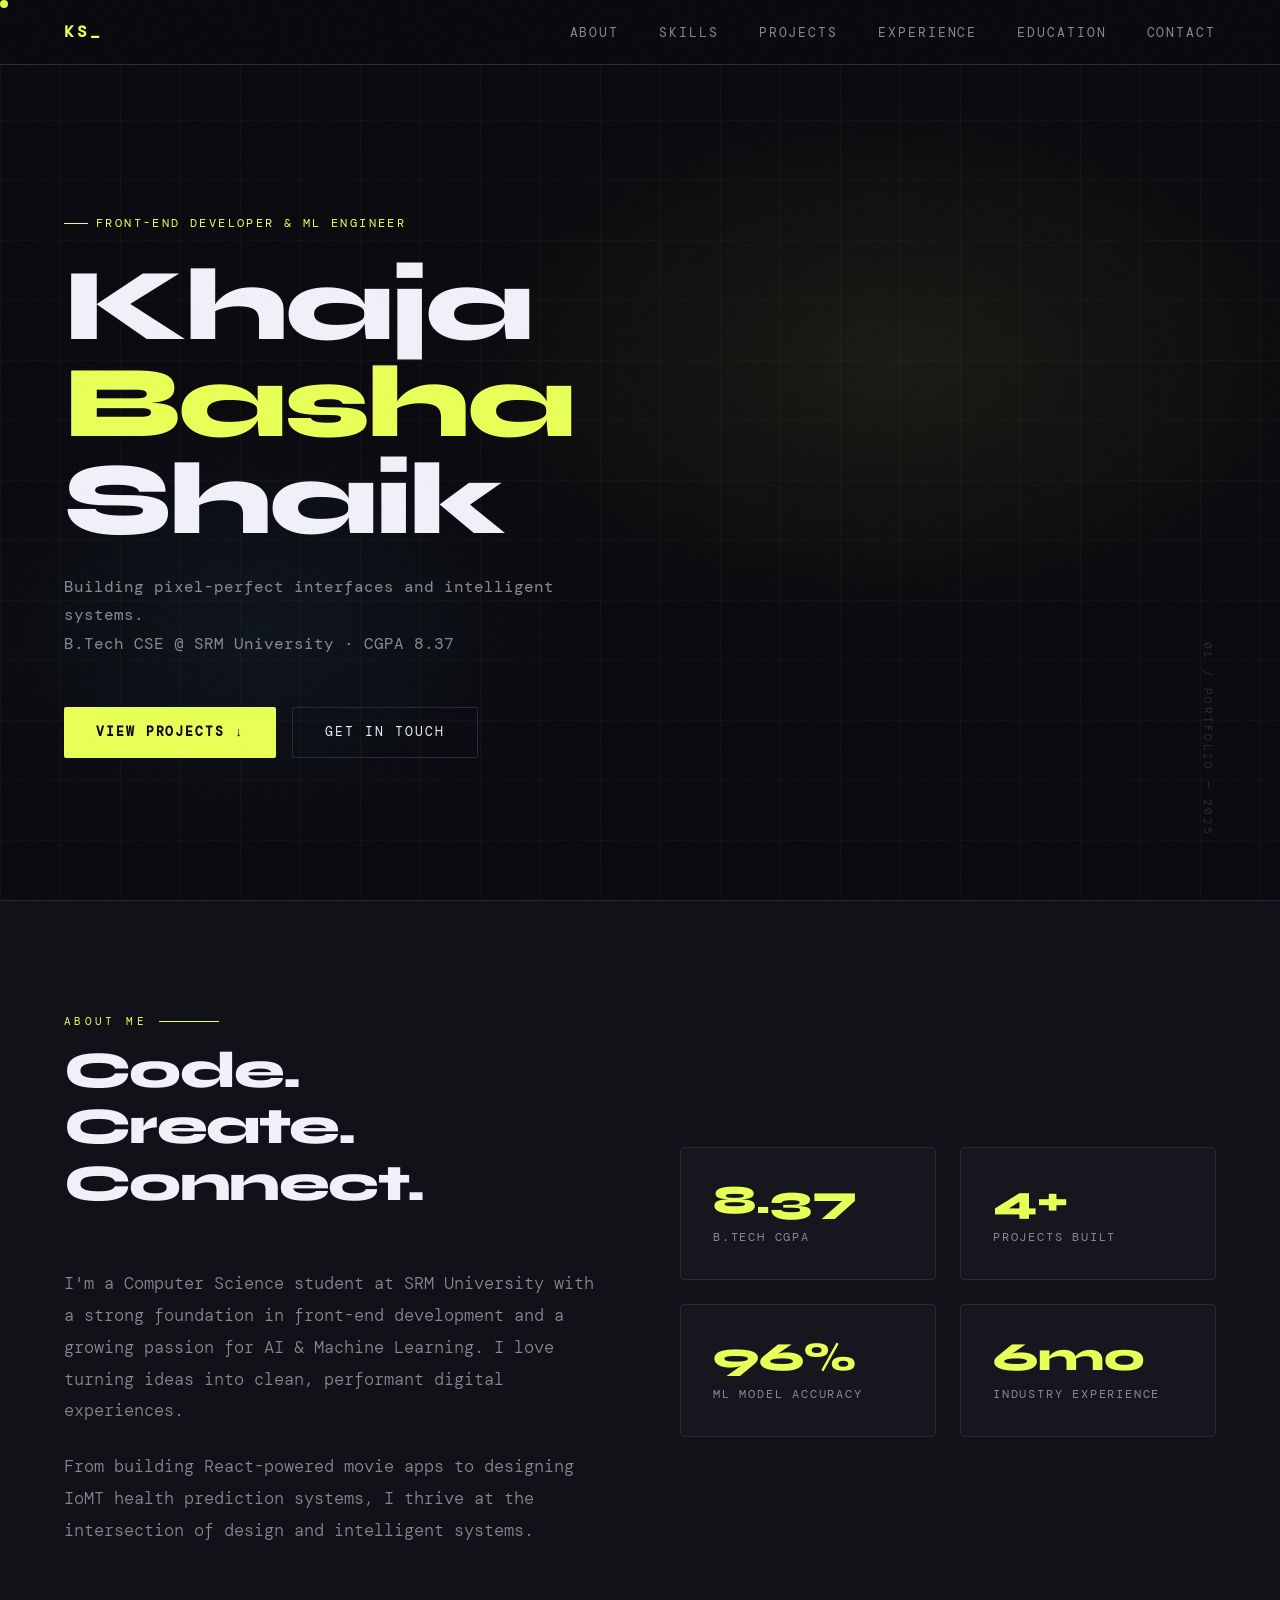
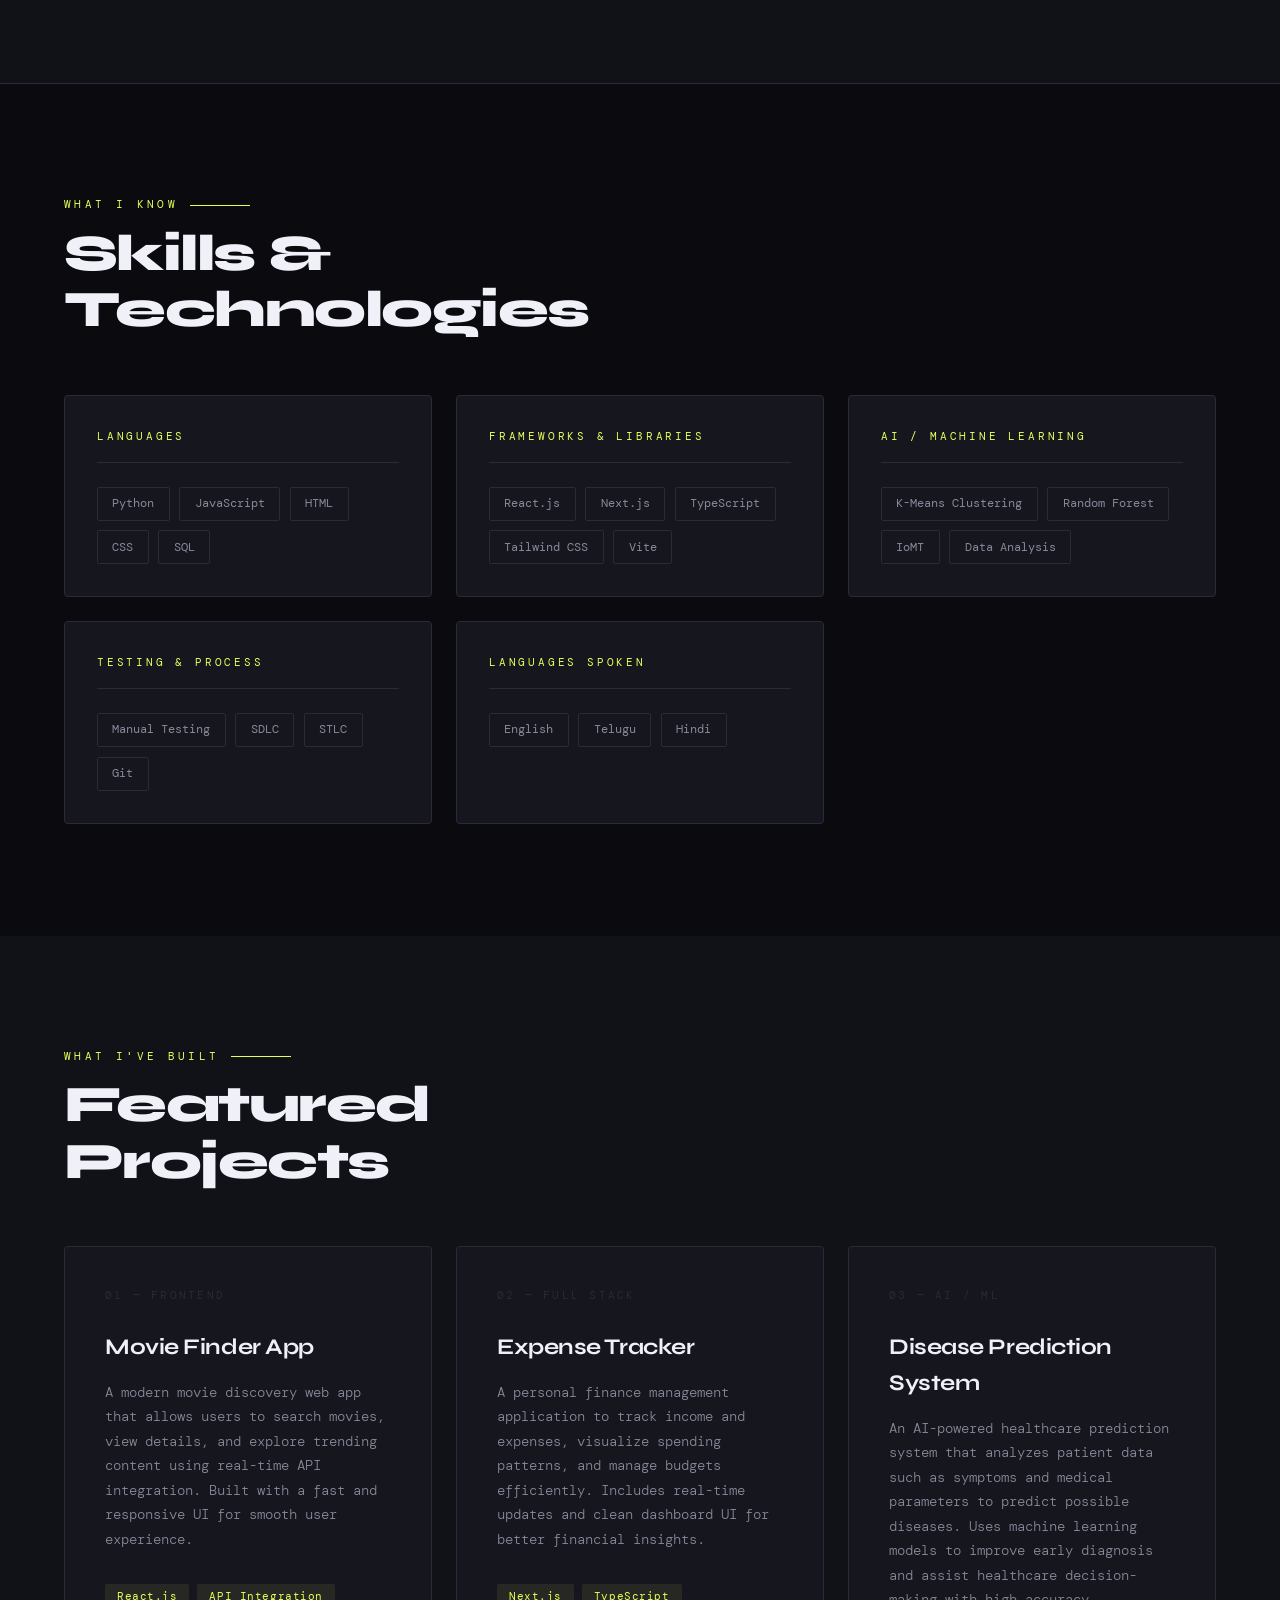
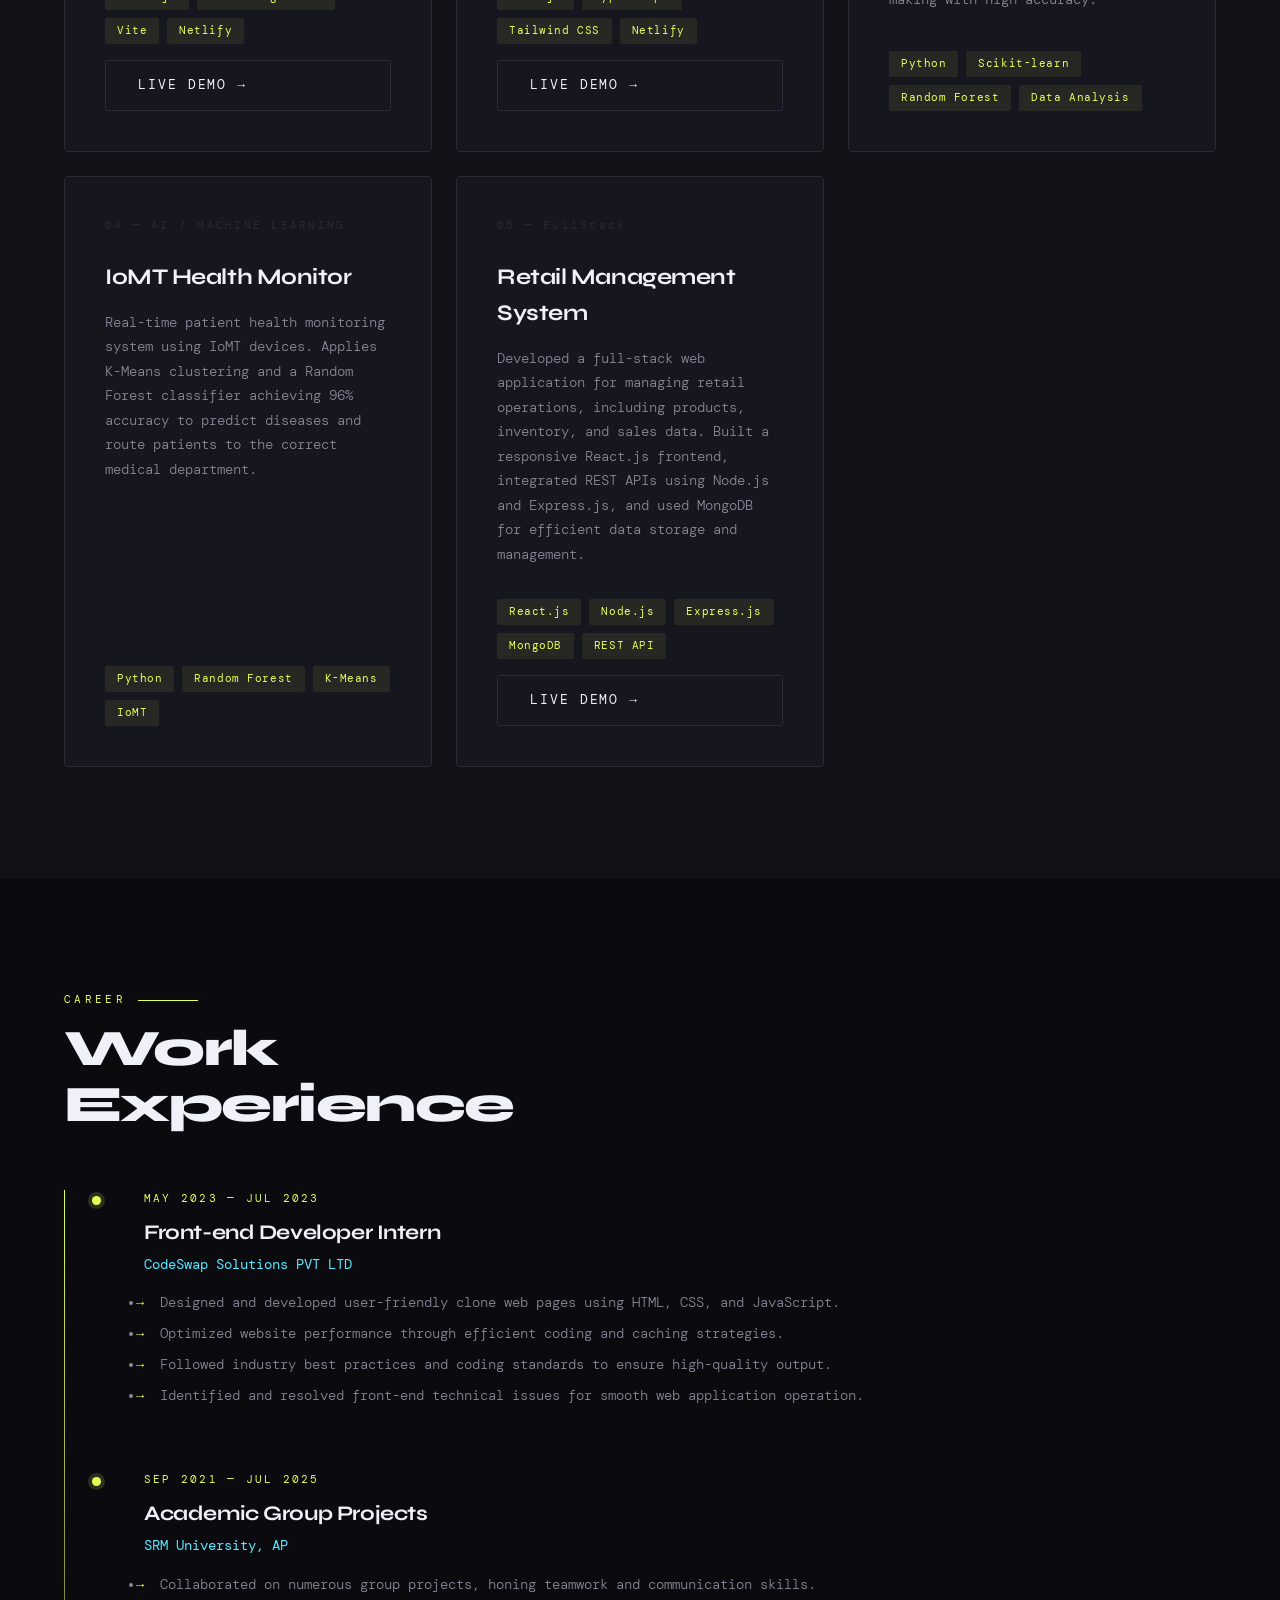
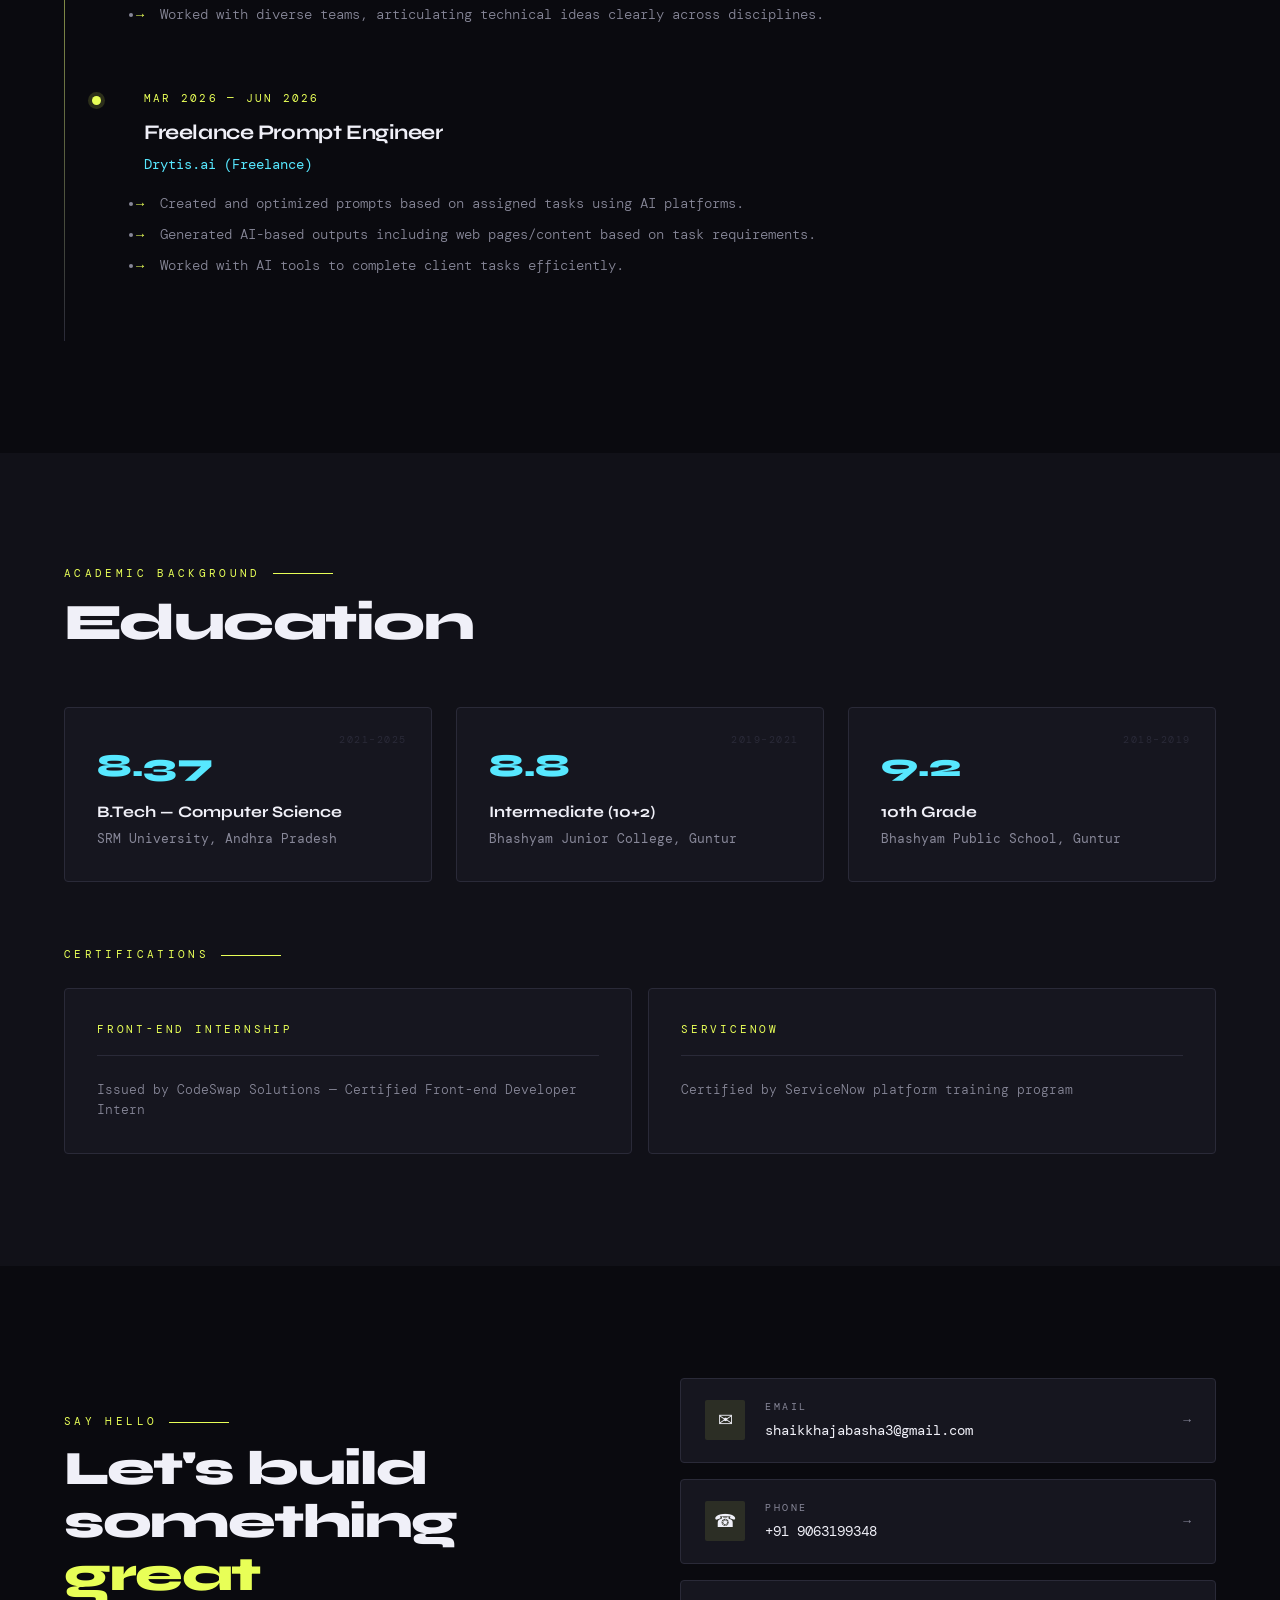
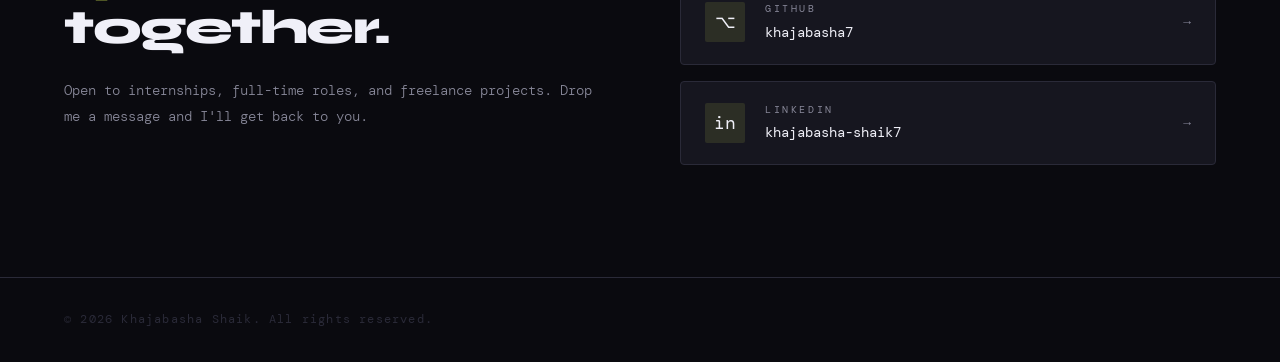
==== commit 44e3c4fb: "Initial commit" ====
--- a/index.html
+++ b/index.html
@@ -1,1205 +1,1209 @@
-<!DOCTYPE html>
-<html lang="en">
-
-<head>
-  <meta charset="UTF-8" />
-  <meta name="viewport" content="width=device-width, initial-scale=1.0" />
-  <title>Khajabasha Shaik — Portfolio</title>
-  <link
-    href="https://fonts.googleapis.com/css2?family=Syne:wght@400;600;700;800&family=DM+Mono:ital,wght@0,300;0,400;1,300&display=swap"
-    rel="stylesheet" />
-  <style>
-    *,
-    *::before,
-    *::after {
-      box-sizing: border-box;
-      margin: 0;
-      padding: 0;
-    }
-
-    :root {
-      --bg: #0a0a0f;
-      --surface: #111118;
-      --card: #16161f;
-      --border: #2a2a38;
-      --accent: #e8ff57;
-      --accent2: #57e8ff;
-      --accent3: #ff6b57;
-      --text: #f0f0f8;
-      --muted: #888899;
-      --font-display: 'Syne', sans-serif;
-      --font-mono: 'DM Mono', monospace;
-    }
-
-    html {
-      scroll-behavior: smooth;
-    }
-
-    body {
-      background: var(--bg);
-      color: var(--text);
-      font-family: var(--font-display);
-      line-height: 1.6;
-      overflow-x: hidden;
-    }
-
-    /* ── NOISE OVERLAY ── */
-    body::before {
-      content: '';
-      position: fixed;
-      inset: 0;
-      background-image: url("data:image/svg+xml,%3Csvg viewBox='0 0 200 200' xmlns='http://www.w3.org/2000/svg'%3E%3Cfilter id='n'%3E%3CfeTurbulence type='fractalNoise' baseFrequency='0.75' numOctaves='4' stitchTiles='stitch'/%3E%3C/filter%3E%3Crect width='100%25' height='100%25' filter='url(%23n)' opacity='0.04'/%3E%3C/svg%3E");
-      pointer-events: none;
-      z-index: 999;
-      opacity: 0.4;
-    }
-
-    /* ── CURSOR DOT ── */
-    .cursor {
-      position: fixed;
-      width: 8px;
-      height: 8px;
-      background: var(--accent);
-      border-radius: 50%;
-      pointer-events: none;
-      z-index: 9999;
-      transition: transform 0.1s;
-      mix-blend-mode: difference;
-    }
-
-    /* ── NAV ── */
-    nav {
-      position: fixed;
-      top: 0;
-      left: 0;
-      right: 0;
-      z-index: 100;
-      display: flex;
-      justify-content: space-between;
-      align-items: center;
-      padding: 1.2rem 4rem;
-      background: rgba(10, 10, 15, 0.85);
-      backdrop-filter: blur(12px);
-      border-bottom: 1px solid var(--border);
-    }
-
-    .nav-logo {
-      font-size: 1rem;
-      font-weight: 700;
-      letter-spacing: 0.2em;
-      text-transform: uppercase;
-      color: var(--accent);
-      font-family: var(--font-mono);
-    }
-
-    .nav-links {
-      display: flex;
-      gap: 2.5rem;
-      list-style: none;
-    }
-
-    .nav-links a {
-      color: var(--muted);
-      text-decoration: none;
-      font-size: 0.8rem;
-      letter-spacing: 0.15em;
-      text-transform: uppercase;
-      font-family: var(--font-mono);
-      transition: color 0.2s;
-    }
-
-    .nav-links a:hover {
-      color: var(--accent);
-    }
-
-    /* ── HERO ── */
-    .hero {
-      min-height: 100vh;
-      display: flex;
-      align-items: center;
-      padding: 8rem 4rem 4rem;
-      position: relative;
-      overflow: hidden;
-    }
-
-    .hero-bg {
-      position: absolute;
-      inset: 0;
-      background:
-        radial-gradient(ellipse 60% 50% at 70% 40%, rgba(232, 255, 87, 0.07) 0%, transparent 60%),
-        radial-gradient(ellipse 40% 40% at 20% 70%, rgba(87, 232, 255, 0.05) 0%, transparent 60%);
-    }
-
-    .hero-grid {
-      position: absolute;
-      inset: 0;
-      background-image:
-        linear-gradient(rgba(232, 255, 87, 0.03) 1px, transparent 1px),
-        linear-gradient(90deg, rgba(232, 255, 87, 0.03) 1px, transparent 1px);
-      background-size: 60px 60px;
-    }
-
-    .hero-content {
-      position: relative;
-      z-index: 1;
-      max-width: 900px;
-    }
-
-    .hero-tag {
-      display: inline-flex;
-      align-items: center;
-      gap: 0.5rem;
-      font-family: var(--font-mono);
-      font-size: 0.75rem;
-      color: var(--accent);
-      letter-spacing: 0.2em;
-      text-transform: uppercase;
-      margin-bottom: 1.5rem;
-      opacity: 0;
-      animation: fadeUp 0.6s 0.2s forwards;
-    }
-
-    .hero-tag::before {
-      content: '';
-      width: 24px;
-      height: 1px;
-      background: var(--accent);
-    }
-
-    h1 {
-      font-size: clamp(3.5rem, 8vw, 7rem);
-      font-weight: 800;
-      line-height: 0.95;
-      letter-spacing: -0.03em;
-      margin-bottom: 1.5rem;
-      opacity: 0;
-      animation: fadeUp 0.7s 0.35s forwards;
-    }
-
-    h1 .accent {
-      color: var(--accent);
-    }
-
-    h1 .block {
-      display: block;
-    }
-
-    .hero-desc {
-      font-family: var(--font-mono);
-      font-size: 1rem;
-      color: var(--muted);
-      max-width: 520px;
-      margin-bottom: 3rem;
-      line-height: 1.8;
-      opacity: 0;
-      animation: fadeUp 0.7s 0.5s forwards;
-    }
-
-    .hero-cta {
-      display: flex;
-      gap: 1rem;
-      flex-wrap: wrap;
-      opacity: 0;
-      animation: fadeUp 0.7s 0.65s forwards;
-    }
-
-    .btn {
-      display: inline-flex;
-      align-items: center;
-      gap: 0.5rem;
-      padding: 0.9rem 2rem;
-      border-radius: 2px;
-      font-family: var(--font-mono);
-      font-size: 0.8rem;
-      letter-spacing: 0.15em;
-      text-transform: uppercase;
-      text-decoration: none;
-      cursor: pointer;
-      border: none;
-      transition: all 0.2s;
-    }
-
-    .btn-primary {
-      background: var(--accent);
-      color: #0a0a0f;
-      font-weight: 600;
-    }
-
-    .btn-primary:hover {
-      background: #d4eb3d;
-      transform: translateY(-2px);
-    }
-
-    .btn-outline {
-      background: transparent;
-      color: var(--text);
-      border: 1px solid var(--border);
-    }
-
-    .btn-outline:hover {
-      border-color: var(--accent);
-      color: var(--accent);
-    }
-
-    .hero-number {
-      position: absolute;
-      right: 4rem;
-      bottom: 4rem;
-      font-family: var(--font-mono);
-      font-size: 0.7rem;
-      color: var(--border);
-      letter-spacing: 0.2em;
-      writing-mode: vertical-rl;
-    }
-
-    /* ── SECTIONS ── */
-    section {
-      padding: 7rem 4rem;
-      position: relative;
-    }
-
-    .section-label {
-      font-family: var(--font-mono);
-      font-size: 0.7rem;
-      letter-spacing: 0.3em;
-      text-transform: uppercase;
-      color: var(--accent);
-      margin-bottom: 0.75rem;
-      display: flex;
-      align-items: center;
-      gap: 0.75rem;
-    }
-
-    .section-label::after {
-      content: '';
-      flex: 1;
-      max-width: 60px;
-      height: 1px;
-      background: var(--accent);
-    }
-
-    h2 {
-      font-size: clamp(2rem, 4vw, 3.5rem);
-      font-weight: 800;
-      letter-spacing: -0.03em;
-      line-height: 1.1;
-      margin-bottom: 3.5rem;
-    }
-
-    /* ── ABOUT ── */
-    .about {
-      background: var(--surface);
-      border-top: 1px solid var(--border);
-      border-bottom: 1px solid var(--border);
-    }
-
-    .about-grid {
-      display: grid;
-      grid-template-columns: 1fr 1fr;
-      gap: 5rem;
-      align-items: center;
-    }
-
-    .about-text p {
-      color: var(--muted);
-      font-size: 1.05rem;
-      line-height: 1.9;
-      margin-bottom: 1.5rem;
-      font-family: var(--font-mono);
-      font-weight: 300;
-    }
-
-    .about-stats {
-      display: grid;
-      grid-template-columns: 1fr 1fr;
-      gap: 1.5rem;
-    }
-
-    .stat-card {
-      background: var(--card);
-      border: 1px solid var(--border);
-      border-radius: 4px;
-      padding: 2rem;
-      position: relative;
-      overflow: hidden;
-      transition: border-color 0.2s;
-    }
-
-    .stat-card::before {
-      content: '';
-      position: absolute;
-      top: 0;
-      left: 0;
-      right: 0;
-      height: 2px;
-      background: var(--accent);
-      transform: scaleX(0);
-      transition: transform 0.3s;
-      transform-origin: left;
-    }
-
-    .stat-card:hover::before {
-      transform: scaleX(1);
-    }
-
-    .stat-card:hover {
-      border-color: rgba(232, 255, 87, 0.3);
-    }
-
-    .stat-number {
-      font-size: 2.5rem;
-      font-weight: 800;
-      color: var(--accent);
-      line-height: 1;
-      margin-bottom: 0.5rem;
-    }
-
-    .stat-label {
-      font-family: var(--font-mono);
-      font-size: 0.75rem;
-      color: var(--muted);
-      text-transform: uppercase;
-      letter-spacing: 0.15em;
-    }
-
-    /* ── SKILLS ── */
-    .skills-grid {
-      display: grid;
-      grid-template-columns: repeat(auto-fit, minmax(280px, 1fr));
-      gap: 1.5rem;
-    }
-
-    .skill-group {
-      background: var(--card);
-      border: 1px solid var(--border);
-      border-radius: 4px;
-      padding: 2rem;
-      transition: all 0.3s;
-    }
-
-    .skill-group:hover {
-      border-color: rgba(232, 255, 87, 0.4);
-      transform: translateY(-4px);
-      box-shadow: 0 20px 40px rgba(0, 0, 0, 0.4);
-    }
-
-    .skill-group-title {
-      font-family: var(--font-mono);
-      font-size: 0.7rem;
-      letter-spacing: 0.25em;
-      text-transform: uppercase;
-      color: var(--accent);
-      margin-bottom: 1.5rem;
-      padding-bottom: 1rem;
-      border-bottom: 1px solid var(--border);
-    }
-
-    .skill-tags {
-      display: flex;
-      flex-wrap: wrap;
-      gap: 0.6rem;
-    }
-
-    .skill-tag {
-      font-family: var(--font-mono);
-      font-size: 0.75rem;
-      padding: 0.4rem 0.9rem;
-      border-radius: 2px;
-      border: 1px solid var(--border);
-      color: var(--muted);
-      transition: all 0.2s;
-    }
-
-    .skill-tag:hover {
-      border-color: var(--accent2);
-      color: var(--accent2);
-      background: rgba(87, 232, 255, 0.05);
-    }
-
-    /* ── PROJECTS ── */
-    .projects-bg {
-      background: var(--surface);
-    }
-
-    .projects-grid {
-      display: grid;
-      grid-template-columns: repeat(auto-fit, minmax(320px, 1fr));
-      gap: 1.5rem;
-    }
-
-    .project-card {
-      background: var(--card);
-      border: 1px solid var(--border);
-      border-radius: 4px;
-      padding: 2.5rem;
-      position: relative;
-      overflow: hidden;
-      transition: all 0.3s;
-      display: flex;
-      flex-direction: column;
-    }
-
-    .project-card::after {
-      content: '';
-      position: absolute;
-      bottom: 0;
-      left: 0;
-      right: 0;
-      height: 3px;
-      background: linear-gradient(90deg, var(--accent), var(--accent2));
-      transform: scaleX(0);
-      transition: transform 0.3s;
-      transform-origin: left;
-    }
-
-    .project-card:hover::after {
-      transform: scaleX(1);
-    }
-
-    .project-card:hover {
-      border-color: rgba(232, 255, 87, 0.2);
-      transform: translateY(-6px);
-      box-shadow: 0 30px 60px rgba(0, 0, 0, 0.5);
-    }
-
-    .project-num {
-      font-family: var(--font-mono);
-      font-size: 0.7rem;
-      color: var(--border);
-      letter-spacing: 0.2em;
-      margin-bottom: 1.5rem;
-    }
-
-    .project-title {
-      font-size: 1.4rem;
-      font-weight: 700;
-      margin-bottom: 1rem;
-      letter-spacing: -0.02em;
-    }
-
-    .project-desc {
-      color: var(--muted);
-      font-family: var(--font-mono);
-      font-size: 0.85rem;
-      line-height: 1.8;
-      flex: 1;
-      margin-bottom: 2rem;
-      font-weight: 300;
-    }
-
-    .project-tech {
-      display: flex;
-      flex-wrap: wrap;
-      gap: 0.5rem;
-    }
-
-    .tech-pill {
-      font-family: var(--font-mono);
-      font-size: 0.7rem;
-      padding: 0.25rem 0.75rem;
-      background: rgba(232, 255, 87, 0.08);
-      color: var(--accent);
-      border-radius: 2px;
-      letter-spacing: 0.05em;
-    }
-
-    /* ── EXPERIENCE ── */
-    .exp-timeline {
-      max-width: 800px;
-      position: relative;
-      padding-left: 2rem;
-    }
-
-    .exp-timeline::before {
-      content: '';
-      position: absolute;
-      left: 0;
-      top: 0;
-      bottom: 0;
-      width: 1px;
-      background: linear-gradient(180deg, var(--accent) 0%, var(--border) 100%);
-    }
-
-    .exp-item {
-      position: relative;
-      padding: 0 0 3.5rem 3rem;
-    }
-
-    .exp-item::before {
-      content: '';
-      position: absolute;
-      left: -4px;
-      top: 6px;
-      width: 9px;
-      height: 9px;
-      background: var(--accent);
-      border-radius: 50%;
-      box-shadow: 0 0 0 4px rgba(232, 255, 87, 0.15);
-    }
-
-    .exp-date {
-      font-family: var(--font-mono);
-      font-size: 0.7rem;
-      color: var(--accent);
-      letter-spacing: 0.2em;
-      text-transform: uppercase;
-      margin-bottom: 0.5rem;
-    }
-
-    .exp-role {
-      font-size: 1.3rem;
-      font-weight: 700;
-      margin-bottom: 0.3rem;
-      letter-spacing: -0.02em;
-    }
-
-    .exp-company {
-      font-family: var(--font-mono);
-      font-size: 0.85rem;
-      color: var(--accent2);
-      margin-bottom: 1rem;
-    }
-
-    .exp-desc {
-      color: var(--muted);
-      font-family: var(--font-mono);
-      font-size: 0.85rem;
-      line-height: 1.8;
-      font-weight: 300;
-    }
-
-    .exp-desc li {
-      padding-left: 1rem;
-      position: relative;
-      margin-bottom: 0.4rem;
-    }
-
-    .exp-desc li::before {
-      content: '→';
-      position: absolute;
-      left: -0.5rem;
-      color: var(--accent);
-    }
-
-    /* ── EDUCATION ── */
-    .edu-bg {
-      background: var(--surface);
-    }
-
-    .edu-grid {
-      display: grid;
-      grid-template-columns: repeat(auto-fit, minmax(280px, 1fr));
-      gap: 1.5rem;
-    }
-
-    .edu-card {
-      background: var(--card);
-      border: 1px solid var(--border);
-      border-radius: 4px;
-      padding: 2rem;
-      position: relative;
-      overflow: hidden;
-      transition: all 0.3s;
-    }
-
-    .edu-card:hover {
-      border-color: rgba(87, 232, 255, 0.4);
-      transform: translateY(-4px);
-    }
-
-    .edu-card::before {
-      content: attr(data-year);
-      position: absolute;
-      right: 1.5rem;
-      top: 1.5rem;
-      font-family: var(--font-mono);
-      font-size: 0.65rem;
-      color: var(--border);
-      letter-spacing: 0.15em;
-    }
-
-    .edu-cgpa {
-      font-size: 2rem;
-      font-weight: 800;
-      color: var(--accent2);
-      margin-bottom: 0.5rem;
-    }
-
-    .edu-degree {
-      font-size: 1rem;
-      font-weight: 700;
-      margin-bottom: 0.25rem;
-    }
-
-    .edu-school {
-      font-family: var(--font-mono);
-      font-size: 0.8rem;
-      color: var(--muted);
-    }
-
-    /* ── CONTACT ── */
-    .contact-inner {
-      display: grid;
-      grid-template-columns: 1fr 1fr;
-      gap: 5rem;
-      align-items: center;
-    }
-
-    .contact-tagline {
-      font-size: clamp(2rem, 4vw, 3rem);
-      font-weight: 800;
-      line-height: 1.1;
-      letter-spacing: -0.03em;
-      margin-bottom: 1.5rem;
-    }
-
-    .contact-tagline .hl {
-      color: var(--accent);
-    }
-
-    .contact-sub {
-      font-family: var(--font-mono);
-      font-size: 0.9rem;
-      color: var(--muted);
-      line-height: 1.8;
-      font-weight: 300;
-    }
-
-    .contact-links {
-      display: flex;
-      flex-direction: column;
-      gap: 1rem;
-    }
-
-    .contact-link {
-      display: flex;
-      align-items: center;
-      gap: 1.25rem;
-      padding: 1.25rem 1.5rem;
-      background: var(--card);
-      border: 1px solid var(--border);
-      border-radius: 4px;
-      text-decoration: none;
-      color: var(--text);
-      transition: all 0.25s;
-      font-family: var(--font-mono);
-    }
-
-    .contact-link:hover {
-      border-color: var(--accent);
-      transform: translateX(6px);
-      background: rgba(232, 255, 87, 0.04);
-    }
-
-    .contact-link-icon {
-      width: 40px;
-      height: 40px;
-      background: rgba(232, 255, 87, 0.1);
-      border-radius: 2px;
-      display: flex;
-      align-items: center;
-      justify-content: center;
-      font-size: 1.1rem;
-      flex-shrink: 0;
-    }
-
-    .contact-link-info {
-      flex: 1;
-    }
-
-    .contact-link-label {
-      font-size: 0.65rem;
-      letter-spacing: 0.25em;
-      text-transform: uppercase;
-      color: var(--muted);
-      margin-bottom: 0.2rem;
-    }
-
-    .contact-link-value {
-      font-size: 0.9rem;
-      color: var(--text);
-    }
-
-    .contact-link-arrow {
-      color: var(--muted);
-      font-size: 0.8rem;
-      transition: color 0.2s, transform 0.2s;
-    }
-
-    .contact-link:hover .contact-link-arrow {
-      color: var(--accent);
-      transform: translateX(4px);
-    }
-
-    /* ── FOOTER ── */
-    footer {
-      border-top: 1px solid var(--border);
-      padding: 2rem 4rem;
-      display: flex;
-      justify-content: space-between;
-      align-items: center;
-    }
-
-    footer p {
-      font-family: var(--font-mono);
-      font-size: 0.75rem;
-      color: var(--border);
-      letter-spacing: 0.1em;
-    }
-
-    /* ── ANIMATIONS ── */
-    @keyframes fadeUp {
-      from {
-        opacity: 0;
-        transform: translateY(20px);
-      }
-
-      to {
-        opacity: 1;
-        transform: translateY(0);
-      }
-    }
-
-    .reveal {
-      opacity: 0;
-      transform: translateY(30px);
-      transition: opacity 0.7s, transform 0.7s;
-    }
-
-    .reveal.visible {
-      opacity: 1;
-      transform: translateY(0);
-    }
-
-    /* ── RESPONSIVE ── */
-    @media (max-width: 768px) {
-      nav {
-        padding: 1rem 1.5rem;
-      }
-
-      .nav-links {
-        display: none;
-      }
-
-      section {
-        padding: 5rem 1.5rem;
-      }
-
-      .hero {
-        padding: 7rem 1.5rem 3rem;
-      }
-
-      .about-grid,
-      .contact-inner {
-        grid-template-columns: 1fr;
-        gap: 3rem;
-      }
-
-      .hero-number {
-        display: none;
-      }
-
-      footer {
-        flex-direction: column;
-        gap: 0.5rem;
-        text-align: center;
-      }
-    }
-  </style>
-</head>
-
-<body>
-
-  <div class="cursor" id="cursor"></div>
-
-  <!-- NAV -->
-  <nav>
-    <div class="nav-logo">KS_</div>
-    <ul class="nav-links">
-      <li><a href="#about">About</a></li>
-      <li><a href="#skills">Skills</a></li>
-      <li><a href="#projects">Projects</a></li>
-      <li><a href="#experience">Experience</a></li>
-      <li><a href="#education">Education</a></li>
-      <li><a href="#contact">Contact</a></li>
-    </ul>
-  </nav>
-
-  <!-- HERO -->
-  <section class="hero" id="home">
-    <div class="hero-bg"></div>
-    <div class="hero-grid"></div>
-    <div class="hero-content">
-      <div class="hero-tag">Front-end Developer &amp; ML Engineer</div>
-      <h1>
-        <span class="block">Khaja</span>
-        <span class="block accent">Basha</span>
-        <span class="block">Shaik</span>
-      </h1>
-      <p class="hero-desc">
-        Building pixel-perfect interfaces and intelligent systems.<br />
-        B.Tech CSE @ SRM University · CGPA 8.37
-      </p>
-      <div class="hero-cta">
-        <a href="#projects" class="btn btn-primary">View Projects ↓</a>
-        <a href="#contact" class="btn btn-outline">Get in Touch</a>
-      </div>
-    </div>
-    <div class="hero-number">01 / PORTFOLIO — 2025</div>
-  </section>
-
-  <!-- ABOUT -->
-  <section class="about" id="about">
-    <div class="about-grid">
-      <div class="about-text reveal">
-        <div class="section-label">About Me</div>
-        <h2>Code. Create.<br />Connect.</h2>
-        <p>I'm a Computer Science student at SRM University with a strong foundation in front-end development and a
-          growing passion for AI &amp; Machine Learning. I love turning ideas into clean, performant digital
-          experiences.</p>
-        <p>From building React-powered movie apps to designing IoMT health prediction systems, I thrive at the
-          intersection of design and intelligent systems.</p>
-      </div>
-      <div class="about-stats reveal">
-        <div class="stat-card">
-          <div class="stat-number">8.37</div>
-          <div class="stat-label">B.Tech CGPA</div>
-        </div>
-        <div class="stat-card">
-          <div class="stat-number">4+</div>
-          <div class="stat-label">Projects Built</div>
-        </div>
-        <div class="stat-card">
-          <div class="stat-number">96%</div>
-          <div class="stat-label">ML Model Accuracy</div>
-        </div>
-        <div class="stat-card">
-          <div class="stat-number">6mo</div>
-          <div class="stat-label">Industry Experience</div>
-        </div>
-      </div>
-    </div>
-  </section>
-
-  <!-- SKILLS -->
-  <section id="skills">
-    <div class="section-label">What I Know</div>
-    <h2 class="reveal">Skills &amp;<br />Technologies</h2>
-    <div class="skills-grid">
-      <div class="skill-group reveal">
-        <div class="skill-group-title">Languages</div>
-        <div class="skill-tags">
-          <span class="skill-tag">Python</span>
-          <span class="skill-tag">JavaScript</span>
-          <span class="skill-tag">HTML</span>
-          <span class="skill-tag">CSS</span>
-          <span class="skill-tag">SQL</span>
-        </div>
-      </div>
-      <div class="skill-group reveal">
-        <div class="skill-group-title">Frameworks &amp; Libraries</div>
-        <div class="skill-tags">
-          <span class="skill-tag">React.js</span>
-          <span class="skill-tag">Next.js</span>
-          <span class="skill-tag">TypeScript</span>
-          <span class="skill-tag">Tailwind CSS</span>
-          <span class="skill-tag">Vite</span>
-        </div>
-      </div>
-      <div class="skill-group reveal">
-        <div class="skill-group-title">AI / Machine Learning</div>
-        <div class="skill-tags">
-          <span class="skill-tag">K-Means Clustering</span>
-          <span class="skill-tag">Random Forest</span>
-          <span class="skill-tag">IoMT</span>
-          <span class="skill-tag">Data Analysis</span>
-        </div>
-      </div>
-      <div class="skill-group reveal">
-        <div class="skill-group-title">Testing &amp; Process</div>
-        <div class="skill-tags">
-          <span class="skill-tag">Manual Testing</span>
-          <span class="skill-tag">SDLC</span>
-          <span class="skill-tag">STLC</span>
-          <span class="skill-tag">Git</span>
-        </div>
-      </div>
-      <div class="skill-group reveal">
-        <div class="skill-group-title">Languages Spoken</div>
-        <div class="skill-tags">
-          <span class="skill-tag">English</span>
-          <span class="skill-tag">Telugu</span>
-          <span class="skill-tag">Hindi</span>
-        </div>
-      </div>
-    </div>
-  </section>
-
-  <!-- PROJECTS -->
-  <section class="projects-bg" id="projects">
-    <div class="section-label">What I've Built</div>
-    <h2 class="reveal">Featured<br />Projects</h2>
-
-    <div class="projects-grid">
-
-      <!-- Project 1 -->
-      <div class="project-card reveal">
-        <div class="project-num">01 — FRONTEND</div>
-        <div class="project-title">Movie Finder App</div>
-        <p class="project-desc">
-          A modern movie discovery web app that allows users to search movies, view details, and explore trending
-          content using real-time API integration.
-          Built with a fast and responsive UI for smooth user experience.
-        </p>
-        <div class="project-tech">
-          <span class="tech-pill">React.js</span>
-          <span class="tech-pill">API Integration</span>
-          <span class="tech-pill">Vite</span>
-          <span class="tech-pill">Netlify</span>
-        </div>
-        <a href="https://movieee-finderrr.netlify.app/" target="_blank" class="btn btn-outline"
-          style="margin-top:1rem;">
-          Live Demo →
-        </a>
-      </div>
-
-      <!-- Project 2 -->
-      <div class="project-card reveal">
-        <div class="project-num">02 — FULL STACK</div>
-        <div class="project-title">Expense Tracker</div>
-        <p class="project-desc">
-          A personal finance management application to track income and expenses, visualize spending patterns, and
-          manage budgets efficiently.
-          Includes real-time updates and clean dashboard UI for better financial insights.
-        </p>
-        <div class="project-tech">
-          <span class="tech-pill">Next.js</span>
-          <span class="tech-pill">TypeScript</span>
-          <span class="tech-pill">Tailwind CSS</span>
-          <span class="tech-pill">Netlify</span>
-        </div>
-        <a href="https://expensetracker786.netlify.app/" target="_blank" class="btn btn-outline"
-          style="margin-top:1rem;">
-          Live Demo →
-        </a>
-      </div>
-
-      <!-- Project 3 -->
-      <div class="project-card reveal">
-        <div class="project-num">03 — AI / ML</div>
-        <div class="project-title">Disease Prediction System</div>
-        <p class="project-desc">
-          An AI-powered healthcare prediction system that analyzes patient data such as symptoms and medical parameters
-          to predict possible diseases.
-          Uses machine learning models to improve early diagnosis and assist healthcare decision-making with high
-          accuracy.
-        </p>
-        <div class="project-tech">
-          <span class="tech-pill">Python</span>
-          <span class="tech-pill">Scikit-learn</span>
-          <span class="tech-pill">Random Forest</span>
-          <span class="tech-pill">Data Analysis</span>
-        </div>
-      </div>
-
-      <div class="project-card reveal">
-        <div class="project-num">04 — AI / MACHINE LEARNING</div>
-        <div class="project-title">IoMT Health Monitor</div>
-        <p class="project-desc">Real-time patient health monitoring system using IoMT devices. Applies K-Means
-          clustering and a Random Forest classifier achieving 96% accuracy to predict diseases and route patients to the
-          correct medical department.</p>
-        <div class="project-tech">
-          <span class="tech-pill">Python</span>
-          <span class="tech-pill">Random Forest</span>
-          <span class="tech-pill">K-Means</span>
-          <span class="tech-pill">IoMT</span>
-        </div>
-      </div>
-      <div class="project-card reveal">
-        <div class="project-num">05 — FullStack</div>
-        <div class="project-title">Retail Management System</div>
-        <p class="project-desc">Developed a full-stack web application for managing retail operations, including
-          products, inventory, and sales data. Built a responsive React.js frontend, integrated REST APIs using Node.js
-          and Express.js, and used MongoDB for efficient data storage and management.</p>
-        <div class="project-tech">
-          <span class="tech-pill">React.js</span>
-          <span class="tech-pill">Node.js</span>
-          <span class="tech-pill">Express.js</span>
-          <span class="tech-pill">MongoDB</span>
-          <span class="tech-pill">REST API</span>
-        </div>
-      </div>
-    </div>
-  </section>
-
-  <!-- EXPERIENCE -->
-  <section id="experience">
-    <div class="section-label">Career</div>
-    <h2 class="reveal">Work<br />Experience</h2>
-    <div class="exp-timeline">
-      <div class="exp-item reveal">
-        <div class="exp-date">May 2023 — Jul 2023</div>
-        <div class="exp-role">Front-end Developer Intern</div>
-        <div class="exp-company">CodeSwap Solutions PVT LTD</div>
-        <ul class="exp-desc">
-          <li>Designed and developed user-friendly clone web pages using HTML, CSS, and JavaScript.</li>
-          <li>Optimized website performance through efficient coding and caching strategies.</li>
-          <li>Followed industry best practices and coding standards to ensure high-quality output.</li>
-          <li>Identified and resolved front-end technical issues for smooth web application operation.</li>
-        </ul>
-      </div>
-
-      <div class="exp-item reveal">
-        <div class="exp-date">Sep 2021 — Jul 2025</div>
-        <div class="exp-role">Academic Group Projects</div>
-        <div class="exp-company">SRM University, AP</div>
-        <ul class="exp-desc">
-          <li>Collaborated on numerous group projects, honing teamwork and communication skills.</li>
-          <li>Worked with diverse teams, articulating technical ideas clearly across disciplines.</li>
-        </ul>
-      </div>
-      <div class="exp-item reveal">
-        <div class="exp-date">Mar 2026 — Jun 2026</div>
-        <div class="exp-role">Freelance Prompt Engineer</div>
-        <div class="exp-company">Drytis.ai (Freelance)</div>
-        <ul class="exp-desc">
-          <li>Created and optimized prompts based on assigned tasks using AI platforms.</li>
-          <li>Generated AI-based outputs including web pages/content based on task requirements.</li>
-          <li>Worked with AI tools to complete client tasks efficiently.</li>
-        </ul>
-      </div>
-    </div>
-  </div>
-    
-  </section>
-
-  <!-- EDUCATION -->
-  <section class="edu-bg" id="education">
-    <div class="section-label">Academic Background</div>
-    <h2 class="reveal">Education</h2>
-    <div class="edu-grid">
-      <div class="edu-card reveal" data-year="2021–2025">
-        <div class="edu-cgpa">8.37</div>
-        <div class="edu-degree">B.Tech — Computer Science</div>
-        <div class="edu-school">SRM University, Andhra Pradesh</div>
-      </div>
-      <div class="edu-card reveal" data-year="2019–2021">
-        <div class="edu-cgpa">8.8</div>
-        <div class="edu-degree">Intermediate (10+2)</div>
-        <div class="edu-school">Bhashyam Junior College, Guntur</div>
-      </div>
-      <div class="edu-card reveal" data-year="2018–2019">
-        <div class="edu-cgpa">9.2</div>
-        <div class="edu-degree">10th Grade</div>
-        <div class="edu-school">Bhashyam Public School, Guntur</div>
-      </div>
-    </div>
-
-    <!-- Certificates -->
-    <div style="margin-top:4rem;">
-      <div class="section-label" style="margin-bottom:1.5rem;">Certifications</div>
-      <div style="display:flex;flex-wrap:wrap;gap:1rem;">
-        <div class="skill-group reveal" style="flex:1;min-width:250px;">
-          <div class="skill-group-title">Front-end Internship</div>
-          <p style="font-family:var(--font-mono);font-size:0.8rem;color:var(--muted);font-weight:300;">Issued by
-            CodeSwap Solutions — Certified Front-end Developer Intern</p>
-        </div>
-        <div class="skill-group reveal" style="flex:1;min-width:250px;">
-          <div class="skill-group-title">ServiceNow</div>
-          <p style="font-family:var(--font-mono);font-size:0.8rem;color:var(--muted);font-weight:300;">Certified by
-            ServiceNow platform training program</p>
-        </div>
-      </div>
-    </div>
-  </section>
-
-  <!-- CONTACT -->
-  <section id="contact">
-    <div class="contact-inner">
-      <div class="reveal">
-        <div class="section-label">Say Hello</div>
-        <div class="contact-tagline">Let's build<br />something <span class="hl">great</span><br />together.</div>
-        <p class="contact-sub">Open to internships, full-time roles, and freelance projects. Drop me a message and I'll
-          get back to you.</p>
-      </div>
-      <div class="contact-links reveal">
-        <a href="mailto:shaikkhajabasha3@gmail.com" class="contact-link">
-          <div class="contact-link-icon">✉</div>
-          <div class="contact-link-info">
-            <div class="contact-link-label">Email</div>
-            <div class="contact-link-value">shaikkhajabasha3@gmail.com</div>
-          </div>
-          <div class="contact-link-arrow">→</div>
-        </a>
-        <a href="tel:+919063199348" class="contact-link">
-          <div class="contact-link-icon">☎</div>
-          <div class="contact-link-info">
-            <div class="contact-link-label">Phone</div>
-            <div class="contact-link-value">+91 9063199348</div>
-          </div>
-          <div class="contact-link-arrow">→</div>
-        </a>
-        <a href="https://github.com/khajabasha7" target="_blank" class="contact-link">
-          <div class="contact-link-icon">⌥</div>
-          <div class="contact-link-info">
-            <div class="contact-link-label">GitHub</div>
-            <div class="contact-link-value">khajabasha7</div>
-          </div>
-          <div class="contact-link-arrow">→</div>
-        </a>
-        <a href="https://linkedin.com/in/khajabasha-shaik7" target="_blank" class="contact-link">
-          <div class="contact-link-icon">in</div>
-          <div class="contact-link-info">
-            <div class="contact-link-label">LinkedIn</div>
-            <div class="contact-link-value">khajabasha-shaik7</div>
-          </div>
-          <div class="contact-link-arrow">→</div>
-        </a>
-      </div>
-    </div>
-  </section>
-
-  <!-- FOOTER -->
-  <footer>
-    <p>© 2026 Khajabasha Shaik. All rights reserved.</p>
-
-  </footer>
-
-  <script>
-    // Cursor
-    const cursor = document.getElementById('cursor');
-    document.addEventListener('mousemove', e => {
-      cursor.style.left = e.clientX - 4 + 'px';
-      cursor.style.top = e.clientY - 4 + 'px';
-    });
-
-    // Scroll reveal
-    const revealEls = document.querySelectorAll('.reveal');
-    const observer = new IntersectionObserver((entries) => {
-      entries.forEach((entry, i) => {
-        if (entry.isIntersecting) {
-          setTimeout(() => entry.target.classList.add('visible'), i * 80);
-          observer.unobserve(entry.target);
-        }
-      });
-    }, { threshold: 0.1 });
-
-    revealEls.forEach(el => observer.observe(el));
-
-    // Active nav highlight
-    const sections = document.querySelectorAll('section[id]');
-    const navLinks = document.querySelectorAll('.nav-links a');
-
-    window.addEventListener('scroll', () => {
-      let current = '';
-      sections.forEach(s => {
-        if (window.scrollY >= s.offsetTop - 200) current = s.id;
-      });
-      navLinks.forEach(a => {
-        a.style.color = a.getAttribute('href') === '#' + current ? 'var(--accent)' : '';
-      });
-    });
-  </script>
-</body>
-
+<!DOCTYPE html>
+<html lang="en">
+
+<head>
+  <meta charset="UTF-8" />
+  <meta name="viewport" content="width=device-width, initial-scale=1.0" />
+  <title>Khajabasha Shaik — Portfolio</title>
+  <link
+    href="https://fonts.googleapis.com/css2?family=Syne:wght@400;600;700;800&family=DM+Mono:ital,wght@0,300;0,400;1,300&display=swap"
+    rel="stylesheet" />
+  <style>
+    *,
+    *::before,
+    *::after {
+      box-sizing: border-box;
+      margin: 0;
+      padding: 0;
+    }
+
+    :root {
+      --bg: #0a0a0f;
+      --surface: #111118;
+      --card: #16161f;
+      --border: #2a2a38;
+      --accent: #e8ff57;
+      --accent2: #57e8ff;
+      --accent3: #ff6b57;
+      --text: #f0f0f8;
+      --muted: #888899;
+      --font-display: 'Syne', sans-serif;
+      --font-mono: 'DM Mono', monospace;
+    }
+
+    html {
+      scroll-behavior: smooth;
+    }
+
+    body {
+      background: var(--bg);
+      color: var(--text);
+      font-family: var(--font-display);
+      line-height: 1.6;
+      overflow-x: hidden;
+    }
+
+    /* ── NOISE OVERLAY ── */
+    body::before {
+      content: '';
+      position: fixed;
+      inset: 0;
+      background-image: url("data:image/svg+xml,%3Csvg viewBox='0 0 200 200' xmlns='http://www.w3.org/2000/svg'%3E%3Cfilter id='n'%3E%3CfeTurbulence type='fractalNoise' baseFrequency='0.75' numOctaves='4' stitchTiles='stitch'/%3E%3C/filter%3E%3Crect width='100%25' height='100%25' filter='url(%23n)' opacity='0.04'/%3E%3C/svg%3E");
+      pointer-events: none;
+      z-index: 999;
+      opacity: 0.4;
+    }
+
+    /* ── CURSOR DOT ── */
+    .cursor {
+      position: fixed;
+      width: 8px;
+      height: 8px;
+      background: var(--accent);
+      border-radius: 50%;
+      pointer-events: none;
+      z-index: 9999;
+      transition: transform 0.1s;
+      mix-blend-mode: difference;
+    }
+
+    /* ── NAV ── */
+    nav {
+      position: fixed;
+      top: 0;
+      left: 0;
+      right: 0;
+      z-index: 100;
+      display: flex;
+      justify-content: space-between;
+      align-items: center;
+      padding: 1.2rem 4rem;
+      background: rgba(10, 10, 15, 0.85);
+      backdrop-filter: blur(12px);
+      border-bottom: 1px solid var(--border);
+    }
+
+    .nav-logo {
+      font-size: 1rem;
+      font-weight: 700;
+      letter-spacing: 0.2em;
+      text-transform: uppercase;
+      color: var(--accent);
+      font-family: var(--font-mono);
+    }
+
+    .nav-links {
+      display: flex;
+      gap: 2.5rem;
+      list-style: none;
+    }
+
+    .nav-links a {
+      color: var(--muted);
+      text-decoration: none;
+      font-size: 0.8rem;
+      letter-spacing: 0.15em;
+      text-transform: uppercase;
+      font-family: var(--font-mono);
+      transition: color 0.2s;
+    }
+
+    .nav-links a:hover {
+      color: var(--accent);
+    }
+
+    /* ── HERO ── */
+    .hero {
+      min-height: 100vh;
+      display: flex;
+      align-items: center;
+      padding: 8rem 4rem 4rem;
+      position: relative;
+      overflow: hidden;
+    }
+
+    .hero-bg {
+      position: absolute;
+      inset: 0;
+      background:
+        radial-gradient(ellipse 60% 50% at 70% 40%, rgba(232, 255, 87, 0.07) 0%, transparent 60%),
+        radial-gradient(ellipse 40% 40% at 20% 70%, rgba(87, 232, 255, 0.05) 0%, transparent 60%);
+    }
+
+    .hero-grid {
+      position: absolute;
+      inset: 0;
+      background-image:
+        linear-gradient(rgba(232, 255, 87, 0.03) 1px, transparent 1px),
+        linear-gradient(90deg, rgba(232, 255, 87, 0.03) 1px, transparent 1px);
+      background-size: 60px 60px;
+    }
+
+    .hero-content {
+      position: relative;
+      z-index: 1;
+      max-width: 900px;
+    }
+
+    .hero-tag {
+      display: inline-flex;
+      align-items: center;
+      gap: 0.5rem;
+      font-family: var(--font-mono);
+      font-size: 0.75rem;
+      color: var(--accent);
+      letter-spacing: 0.2em;
+      text-transform: uppercase;
+      margin-bottom: 1.5rem;
+      opacity: 0;
+      animation: fadeUp 0.6s 0.2s forwards;
+    }
+
+    .hero-tag::before {
+      content: '';
+      width: 24px;
+      height: 1px;
+      background: var(--accent);
+    }
+
+    h1 {
+      font-size: clamp(3.5rem, 8vw, 7rem);
+      font-weight: 800;
+      line-height: 0.95;
+      letter-spacing: -0.03em;
+      margin-bottom: 1.5rem;
+      opacity: 0;
+      animation: fadeUp 0.7s 0.35s forwards;
+    }
+
+    h1 .accent {
+      color: var(--accent);
+    }
+
+    h1 .block {
+      display: block;
+    }
+
+    .hero-desc {
+      font-family: var(--font-mono);
+      font-size: 1rem;
+      color: var(--muted);
+      max-width: 520px;
+      margin-bottom: 3rem;
+      line-height: 1.8;
+      opacity: 0;
+      animation: fadeUp 0.7s 0.5s forwards;
+    }
+
+    .hero-cta {
+      display: flex;
+      gap: 1rem;
+      flex-wrap: wrap;
+      opacity: 0;
+      animation: fadeUp 0.7s 0.65s forwards;
+    }
+
+    .btn {
+      display: inline-flex;
+      align-items: center;
+      gap: 0.5rem;
+      padding: 0.9rem 2rem;
+      border-radius: 2px;
+      font-family: var(--font-mono);
+      font-size: 0.8rem;
+      letter-spacing: 0.15em;
+      text-transform: uppercase;
+      text-decoration: none;
+      cursor: pointer;
+      border: none;
+      transition: all 0.2s;
+    }
+
+    .btn-primary {
+      background: var(--accent);
+      color: #0a0a0f;
+      font-weight: 600;
+    }
+
+    .btn-primary:hover {
+      background: #d4eb3d;
+      transform: translateY(-2px);
+    }
+
+    .btn-outline {
+      background: transparent;
+      color: var(--text);
+      border: 1px solid var(--border);
+    }
+
+    .btn-outline:hover {
+      border-color: var(--accent);
+      color: var(--accent);
+    }
+
+    .hero-number {
+      position: absolute;
+      right: 4rem;
+      bottom: 4rem;
+      font-family: var(--font-mono);
+      font-size: 0.7rem;
+      color: var(--border);
+      letter-spacing: 0.2em;
+      writing-mode: vertical-rl;
+    }
+
+    /* ── SECTIONS ── */
+    section {
+      padding: 7rem 4rem;
+      position: relative;
+    }
+
+    .section-label {
+      font-family: var(--font-mono);
+      font-size: 0.7rem;
+      letter-spacing: 0.3em;
+      text-transform: uppercase;
+      color: var(--accent);
+      margin-bottom: 0.75rem;
+      display: flex;
+      align-items: center;
+      gap: 0.75rem;
+    }
+
+    .section-label::after {
+      content: '';
+      flex: 1;
+      max-width: 60px;
+      height: 1px;
+      background: var(--accent);
+    }
+
+    h2 {
+      font-size: clamp(2rem, 4vw, 3.5rem);
+      font-weight: 800;
+      letter-spacing: -0.03em;
+      line-height: 1.1;
+      margin-bottom: 3.5rem;
+    }
+
+    /* ── ABOUT ── */
+    .about {
+      background: var(--surface);
+      border-top: 1px solid var(--border);
+      border-bottom: 1px solid var(--border);
+    }
+
+    .about-grid {
+      display: grid;
+      grid-template-columns: 1fr 1fr;
+      gap: 5rem;
+      align-items: center;
+    }
+
+    .about-text p {
+      color: var(--muted);
+      font-size: 1.05rem;
+      line-height: 1.9;
+      margin-bottom: 1.5rem;
+      font-family: var(--font-mono);
+      font-weight: 300;
+    }
+
+    .about-stats {
+      display: grid;
+      grid-template-columns: 1fr 1fr;
+      gap: 1.5rem;
+    }
+
+    .stat-card {
+      background: var(--card);
+      border: 1px solid var(--border);
+      border-radius: 4px;
+      padding: 2rem;
+      position: relative;
+      overflow: hidden;
+      transition: border-color 0.2s;
+    }
+
+    .stat-card::before {
+      content: '';
+      position: absolute;
+      top: 0;
+      left: 0;
+      right: 0;
+      height: 2px;
+      background: var(--accent);
+      transform: scaleX(0);
+      transition: transform 0.3s;
+      transform-origin: left;
+    }
+
+    .stat-card:hover::before {
+      transform: scaleX(1);
+    }
+
+    .stat-card:hover {
+      border-color: rgba(232, 255, 87, 0.3);
+    }
+
+    .stat-number {
+      font-size: 2.5rem;
+      font-weight: 800;
+      color: var(--accent);
+      line-height: 1;
+      margin-bottom: 0.5rem;
+    }
+
+    .stat-label {
+      font-family: var(--font-mono);
+      font-size: 0.75rem;
+      color: var(--muted);
+      text-transform: uppercase;
+      letter-spacing: 0.15em;
+    }
+
+    /* ── SKILLS ── */
+    .skills-grid {
+      display: grid;
+      grid-template-columns: repeat(auto-fit, minmax(280px, 1fr));
+      gap: 1.5rem;
+    }
+
+    .skill-group {
+      background: var(--card);
+      border: 1px solid var(--border);
+      border-radius: 4px;
+      padding: 2rem;
+      transition: all 0.3s;
+    }
+
+    .skill-group:hover {
+      border-color: rgba(232, 255, 87, 0.4);
+      transform: translateY(-4px);
+      box-shadow: 0 20px 40px rgba(0, 0, 0, 0.4);
+    }
+
+    .skill-group-title {
+      font-family: var(--font-mono);
+      font-size: 0.7rem;
+      letter-spacing: 0.25em;
+      text-transform: uppercase;
+      color: var(--accent);
+      margin-bottom: 1.5rem;
+      padding-bottom: 1rem;
+      border-bottom: 1px solid var(--border);
+    }
+
+    .skill-tags {
+      display: flex;
+      flex-wrap: wrap;
+      gap: 0.6rem;
+    }
+
+    .skill-tag {
+      font-family: var(--font-mono);
+      font-size: 0.75rem;
+      padding: 0.4rem 0.9rem;
+      border-radius: 2px;
+      border: 1px solid var(--border);
+      color: var(--muted);
+      transition: all 0.2s;
+    }
+
+    .skill-tag:hover {
+      border-color: var(--accent2);
+      color: var(--accent2);
+      background: rgba(87, 232, 255, 0.05);
+    }
+
+    /* ── PROJECTS ── */
+    .projects-bg {
+      background: var(--surface);
+    }
+
+    .projects-grid {
+      display: grid;
+      grid-template-columns: repeat(auto-fit, minmax(320px, 1fr));
+      gap: 1.5rem;
+    }
+
+    .project-card {
+      background: var(--card);
+      border: 1px solid var(--border);
+      border-radius: 4px;
+      padding: 2.5rem;
+      position: relative;
+      overflow: hidden;
+      transition: all 0.3s;
+      display: flex;
+      flex-direction: column;
+    }
+
+    .project-card::after {
+      content: '';
+      position: absolute;
+      bottom: 0;
+      left: 0;
+      right: 0;
+      height: 3px;
+      background: linear-gradient(90deg, var(--accent), var(--accent2));
+      transform: scaleX(0);
+      transition: transform 0.3s;
+      transform-origin: left;
+    }
+
+    .project-card:hover::after {
+      transform: scaleX(1);
+    }
+
+    .project-card:hover {
+      border-color: rgba(232, 255, 87, 0.2);
+      transform: translateY(-6px);
+      box-shadow: 0 30px 60px rgba(0, 0, 0, 0.5);
+    }
+
+    .project-num {
+      font-family: var(--font-mono);
+      font-size: 0.7rem;
+      color: var(--border);
+      letter-spacing: 0.2em;
+      margin-bottom: 1.5rem;
+    }
+
+    .project-title {
+      font-size: 1.4rem;
+      font-weight: 700;
+      margin-bottom: 1rem;
+      letter-spacing: -0.02em;
+    }
+
+    .project-desc {
+      color: var(--muted);
+      font-family: var(--font-mono);
+      font-size: 0.85rem;
+      line-height: 1.8;
+      flex: 1;
+      margin-bottom: 2rem;
+      font-weight: 300;
+    }
+
+    .project-tech {
+      display: flex;
+      flex-wrap: wrap;
+      gap: 0.5rem;
+    }
+
+    .tech-pill {
+      font-family: var(--font-mono);
+      font-size: 0.7rem;
+      padding: 0.25rem 0.75rem;
+      background: rgba(232, 255, 87, 0.08);
+      color: var(--accent);
+      border-radius: 2px;
+      letter-spacing: 0.05em;
+    }
+
+    /* ── EXPERIENCE ── */
+    .exp-timeline {
+      max-width: 800px;
+      position: relative;
+      padding-left: 2rem;
+    }
+
+    .exp-timeline::before {
+      content: '';
+      position: absolute;
+      left: 0;
+      top: 0;
+      bottom: 0;
+      width: 1px;
+      background: linear-gradient(180deg, var(--accent) 0%, var(--border) 100%);
+    }
+
+    .exp-item {
+      position: relative;
+      padding: 0 0 3.5rem 3rem;
+    }
+
+    .exp-item::before {
+      content: '';
+      position: absolute;
+      left: -4px;
+      top: 6px;
+      width: 9px;
+      height: 9px;
+      background: var(--accent);
+      border-radius: 50%;
+      box-shadow: 0 0 0 4px rgba(232, 255, 87, 0.15);
+    }
+
+    .exp-date {
+      font-family: var(--font-mono);
+      font-size: 0.7rem;
+      color: var(--accent);
+      letter-spacing: 0.2em;
+      text-transform: uppercase;
+      margin-bottom: 0.5rem;
+    }
+
+    .exp-role {
+      font-size: 1.3rem;
+      font-weight: 700;
+      margin-bottom: 0.3rem;
+      letter-spacing: -0.02em;
+    }
+
+    .exp-company {
+      font-family: var(--font-mono);
+      font-size: 0.85rem;
+      color: var(--accent2);
+      margin-bottom: 1rem;
+    }
+
+    .exp-desc {
+      color: var(--muted);
+      font-family: var(--font-mono);
+      font-size: 0.85rem;
+      line-height: 1.8;
+      font-weight: 300;
+    }
+
+    .exp-desc li {
+      padding-left: 1rem;
+      position: relative;
+      margin-bottom: 0.4rem;
+    }
+
+    .exp-desc li::before {
+      content: '→';
+      position: absolute;
+      left: -0.5rem;
+      color: var(--accent);
+    }
+
+    /* ── EDUCATION ── */
+    .edu-bg {
+      background: var(--surface);
+    }
+
+    .edu-grid {
+      display: grid;
+      grid-template-columns: repeat(auto-fit, minmax(280px, 1fr));
+      gap: 1.5rem;
+    }
+
+    .edu-card {
+      background: var(--card);
+      border: 1px solid var(--border);
+      border-radius: 4px;
+      padding: 2rem;
+      position: relative;
+      overflow: hidden;
+      transition: all 0.3s;
+    }
+
+    .edu-card:hover {
+      border-color: rgba(87, 232, 255, 0.4);
+      transform: translateY(-4px);
+    }
+
+    .edu-card::before {
+      content: attr(data-year);
+      position: absolute;
+      right: 1.5rem;
+      top: 1.5rem;
+      font-family: var(--font-mono);
+      font-size: 0.65rem;
+      color: var(--border);
+      letter-spacing: 0.15em;
+    }
+
+    .edu-cgpa {
+      font-size: 2rem;
+      font-weight: 800;
+      color: var(--accent2);
+      margin-bottom: 0.5rem;
+    }
+
+    .edu-degree {
+      font-size: 1rem;
+      font-weight: 700;
+      margin-bottom: 0.25rem;
+    }
+
+    .edu-school {
+      font-family: var(--font-mono);
+      font-size: 0.8rem;
+      color: var(--muted);
+    }
+
+    /* ── CONTACT ── */
+    .contact-inner {
+      display: grid;
+      grid-template-columns: 1fr 1fr;
+      gap: 5rem;
+      align-items: center;
+    }
+
+    .contact-tagline {
+      font-size: clamp(2rem, 4vw, 3rem);
+      font-weight: 800;
+      line-height: 1.1;
+      letter-spacing: -0.03em;
+      margin-bottom: 1.5rem;
+    }
+
+    .contact-tagline .hl {
+      color: var(--accent);
+    }
+
+    .contact-sub {
+      font-family: var(--font-mono);
+      font-size: 0.9rem;
+      color: var(--muted);
+      line-height: 1.8;
+      font-weight: 300;
+    }
+
+    .contact-links {
+      display: flex;
+      flex-direction: column;
+      gap: 1rem;
+    }
+
+    .contact-link {
+      display: flex;
+      align-items: center;
+      gap: 1.25rem;
+      padding: 1.25rem 1.5rem;
+      background: var(--card);
+      border: 1px solid var(--border);
+      border-radius: 4px;
+      text-decoration: none;
+      color: var(--text);
+      transition: all 0.25s;
+      font-family: var(--font-mono);
+    }
+
+    .contact-link:hover {
+      border-color: var(--accent);
+      transform: translateX(6px);
+      background: rgba(232, 255, 87, 0.04);
+    }
+
+    .contact-link-icon {
+      width: 40px;
+      height: 40px;
+      background: rgba(232, 255, 87, 0.1);
+      border-radius: 2px;
+      display: flex;
+      align-items: center;
+      justify-content: center;
+      font-size: 1.1rem;
+      flex-shrink: 0;
+    }
+
+    .contact-link-info {
+      flex: 1;
+    }
+
+    .contact-link-label {
+      font-size: 0.65rem;
+      letter-spacing: 0.25em;
+      text-transform: uppercase;
+      color: var(--muted);
+      margin-bottom: 0.2rem;
+    }
+
+    .contact-link-value {
+      font-size: 0.9rem;
+      color: var(--text);
+    }
+
+    .contact-link-arrow {
+      color: var(--muted);
+      font-size: 0.8rem;
+      transition: color 0.2s, transform 0.2s;
+    }
+
+    .contact-link:hover .contact-link-arrow {
+      color: var(--accent);
+      transform: translateX(4px);
+    }
+
+    /* ── FOOTER ── */
+    footer {
+      border-top: 1px solid var(--border);
+      padding: 2rem 4rem;
+      display: flex;
+      justify-content: space-between;
+      align-items: center;
+    }
+
+    footer p {
+      font-family: var(--font-mono);
+      font-size: 0.75rem;
+      color: var(--border);
+      letter-spacing: 0.1em;
+    }
+
+    /* ── ANIMATIONS ── */
+    @keyframes fadeUp {
+      from {
+        opacity: 0;
+        transform: translateY(20px);
+      }
+
+      to {
+        opacity: 1;
+        transform: translateY(0);
+      }
+    }
+
+    .reveal {
+      opacity: 0;
+      transform: translateY(30px);
+      transition: opacity 0.7s, transform 0.7s;
+    }
+
+    .reveal.visible {
+      opacity: 1;
+      transform: translateY(0);
+    }
+
+    /* ── RESPONSIVE ── */
+    @media (max-width: 768px) {
+      nav {
+        padding: 1rem 1.5rem;
+      }
+
+      .nav-links {
+        display: none;
+      }
+
+      section {
+        padding: 5rem 1.5rem;
+      }
+
+      .hero {
+        padding: 7rem 1.5rem 3rem;
+      }
+
+      .about-grid,
+      .contact-inner {
+        grid-template-columns: 1fr;
+        gap: 3rem;
+      }
+
+      .hero-number {
+        display: none;
+      }
+
+      footer {
+        flex-direction: column;
+        gap: 0.5rem;
+        text-align: center;
+      }
+    }
+  </style>
+</head>
+
+<body>
+
+  <div class="cursor" id="cursor"></div>
+
+  <!-- NAV -->
+  <nav>
+    <div class="nav-logo">KS_</div>
+    <ul class="nav-links">
+      <li><a href="#about">About</a></li>
+      <li><a href="#skills">Skills</a></li>
+      <li><a href="#projects">Projects</a></li>
+      <li><a href="#experience">Experience</a></li>
+      <li><a href="#education">Education</a></li>
+      <li><a href="#contact">Contact</a></li>
+    </ul>
+  </nav>
+
+  <!-- HERO -->
+  <section class="hero" id="home">
+    <div class="hero-bg"></div>
+    <div class="hero-grid"></div>
+    <div class="hero-content">
+      <div class="hero-tag">Front-end Developer &amp; ML Engineer</div>
+      <h1>
+        <span class="block">Khaja</span>
+        <span class="block accent">Basha</span>
+        <span class="block">Shaik</span>
+      </h1>
+      <p class="hero-desc">
+        Building pixel-perfect interfaces and intelligent systems.<br />
+        B.Tech CSE @ SRM University · CGPA 8.37
+      </p>
+      <div class="hero-cta">
+        <a href="#projects" class="btn btn-primary">View Projects ↓</a>
+        <a href="#contact" class="btn btn-outline">Get in Touch</a>
+      </div>
+    </div>
+    <div class="hero-number">01 / PORTFOLIO — 2025</div>
+  </section>
+
+  <!-- ABOUT -->
+  <section class="about" id="about">
+    <div class="about-grid">
+      <div class="about-text reveal">
+        <div class="section-label">About Me</div>
+        <h2>Code. Create.<br />Connect.</h2>
+        <p>I'm a Computer Science student at SRM University with a strong foundation in front-end development and a
+          growing passion for AI &amp; Machine Learning. I love turning ideas into clean, performant digital
+          experiences.</p>
+        <p>From building React-powered movie apps to designing IoMT health prediction systems, I thrive at the
+          intersection of design and intelligent systems.</p>
+      </div>
+      <div class="about-stats reveal">
+        <div class="stat-card">
+          <div class="stat-number">8.37</div>
+          <div class="stat-label">B.Tech CGPA</div>
+        </div>
+        <div class="stat-card">
+          <div class="stat-number">4+</div>
+          <div class="stat-label">Projects Built</div>
+        </div>
+        <div class="stat-card">
+          <div class="stat-number">96%</div>
+          <div class="stat-label">ML Model Accuracy</div>
+        </div>
+        <div class="stat-card">
+          <div class="stat-number">6mo</div>
+          <div class="stat-label">Industry Experience</div>
+        </div>
+      </div>
+    </div>
+  </section>
+
+  <!-- SKILLS -->
+  <section id="skills">
+    <div class="section-label">What I Know</div>
+    <h2 class="reveal">Skills &amp;<br />Technologies</h2>
+    <div class="skills-grid">
+      <div class="skill-group reveal">
+        <div class="skill-group-title">Languages</div>
+        <div class="skill-tags">
+          <span class="skill-tag">Python</span>
+          <span class="skill-tag">JavaScript</span>
+          <span class="skill-tag">HTML</span>
+          <span class="skill-tag">CSS</span>
+          <span class="skill-tag">SQL</span>
+        </div>
+      </div>
+      <div class="skill-group reveal">
+        <div class="skill-group-title">Frameworks &amp; Libraries</div>
+        <div class="skill-tags">
+          <span class="skill-tag">React.js</span>
+          <span class="skill-tag">Next.js</span>
+          <span class="skill-tag">TypeScript</span>
+          <span class="skill-tag">Tailwind CSS</span>
+          <span class="skill-tag">Vite</span>
+        </div>
+      </div>
+      <div class="skill-group reveal">
+        <div class="skill-group-title">AI / Machine Learning</div>
+        <div class="skill-tags">
+          <span class="skill-tag">K-Means Clustering</span>
+          <span class="skill-tag">Random Forest</span>
+          <span class="skill-tag">IoMT</span>
+          <span class="skill-tag">Data Analysis</span>
+        </div>
+      </div>
+      <div class="skill-group reveal">
+        <div class="skill-group-title">Testing &amp; Process</div>
+        <div class="skill-tags">
+          <span class="skill-tag">Manual Testing</span>
+          <span class="skill-tag">SDLC</span>
+          <span class="skill-tag">STLC</span>
+          <span class="skill-tag">Git</span>
+        </div>
+      </div>
+      <div class="skill-group reveal">
+        <div class="skill-group-title">Languages Spoken</div>
+        <div class="skill-tags">
+          <span class="skill-tag">English</span>
+          <span class="skill-tag">Telugu</span>
+          <span class="skill-tag">Hindi</span>
+        </div>
+      </div>
+    </div>
+  </section>
+
+  <!-- PROJECTS -->
+  <section class="projects-bg" id="projects">
+    <div class="section-label">What I've Built</div>
+    <h2 class="reveal">Featured<br />Projects</h2>
+
+    <div class="projects-grid">
+
+      <!-- Project 1 -->
+      <div class="project-card reveal">
+        <div class="project-num">01 — FRONTEND</div>
+        <div class="project-title">Movie Finder App</div>
+        <p class="project-desc">
+          A modern movie discovery web app that allows users to search movies, view details, and explore trending
+          content using real-time API integration.
+          Built with a fast and responsive UI for smooth user experience.
+        </p>
+        <div class="project-tech">
+          <span class="tech-pill">React.js</span>
+          <span class="tech-pill">API Integration</span>
+          <span class="tech-pill">Vite</span>
+          <span class="tech-pill">Netlify</span>
+        </div>
+        <a href="https://movieee-finderrr.netlify.app/" target="_blank" class="btn btn-outline"
+          style="margin-top:1rem;">
+          Live Demo →
+        </a>
+      </div>
+
+      <!-- Project 2 -->
+      <div class="project-card reveal">
+        <div class="project-num">02 — FULL STACK</div>
+        <div class="project-title">Expense Tracker</div>
+        <p class="project-desc">
+          A personal finance management application to track income and expenses, visualize spending patterns, and
+          manage budgets efficiently.
+          Includes real-time updates and clean dashboard UI for better financial insights.
+        </p>
+        <div class="project-tech">
+          <span class="tech-pill">Next.js</span>
+          <span class="tech-pill">TypeScript</span>
+          <span class="tech-pill">Tailwind CSS</span>
+          <span class="tech-pill">Netlify</span>
+        </div>
+        <a href="https://expensetracker786.netlify.app/" target="_blank" class="btn btn-outline"
+          style="margin-top:1rem;">
+          Live Demo →
+        </a>
+      </div>
+
+      <!-- Project 3 -->
+      <div class="project-card reveal">
+        <div class="project-num">03 — AI / ML</div>
+        <div class="project-title">Disease Prediction System</div>
+        <p class="project-desc">
+          An AI-powered healthcare prediction system that analyzes patient data such as symptoms and medical parameters
+          to predict possible diseases.
+          Uses machine learning models to improve early diagnosis and assist healthcare decision-making with high
+          accuracy.
+        </p>
+        <div class="project-tech">
+          <span class="tech-pill">Python</span>
+          <span class="tech-pill">Scikit-learn</span>
+          <span class="tech-pill">Random Forest</span>
+          <span class="tech-pill">Data Analysis</span>
+        </div>
+      </div>
+
+      <div class="project-card reveal">
+        <div class="project-num">04 — AI / MACHINE LEARNING</div>
+        <div class="project-title">IoMT Health Monitor</div>
+        <p class="project-desc">Real-time patient health monitoring system using IoMT devices. Applies K-Means
+          clustering and a Random Forest classifier achieving 96% accuracy to predict diseases and route patients to the
+          correct medical department.</p>
+        <div class="project-tech">
+          <span class="tech-pill">Python</span>
+          <span class="tech-pill">Random Forest</span>
+          <span class="tech-pill">K-Means</span>
+          <span class="tech-pill">IoMT</span>
+        </div>
+      </div>
+      <div class="project-card reveal">
+        <div class="project-num">05 — FullStack</div>
+        <div class="project-title">Retail Management System</div>
+        <p class="project-desc">Developed a full-stack web application for managing retail operations, including
+          products, inventory, and sales data. Built a responsive React.js frontend, integrated REST APIs using Node.js
+          and Express.js, and used MongoDB for efficient data storage and management.</p>
+        <div class="project-tech">
+          <span class="tech-pill">React.js</span>
+          <span class="tech-pill">Node.js</span>
+          <span class="tech-pill">Express.js</span>
+          <span class="tech-pill">MongoDB</span>
+          <span class="tech-pill">REST API</span>
+        </div>
+        <a href="https://retail-management-system-one.vercel.app/" target="_blank" class="btn btn-outline"
+          style="margin-top:1rem;">
+          Live Demo →
+        </a>
+      </div>
+    </div>
+  </section>
+
+  <!-- EXPERIENCE -->
+  <section id="experience">
+    <div class="section-label">Career</div>
+    <h2 class="reveal">Work<br />Experience</h2>
+    <div class="exp-timeline">
+      <div class="exp-item reveal">
+        <div class="exp-date">May 2023 — Jul 2023</div>
+        <div class="exp-role">Front-end Developer Intern</div>
+        <div class="exp-company">CodeSwap Solutions PVT LTD</div>
+        <ul class="exp-desc">
+          <li>Designed and developed user-friendly clone web pages using HTML, CSS, and JavaScript.</li>
+          <li>Optimized website performance through efficient coding and caching strategies.</li>
+          <li>Followed industry best practices and coding standards to ensure high-quality output.</li>
+          <li>Identified and resolved front-end technical issues for smooth web application operation.</li>
+        </ul>
+      </div>
+
+      <div class="exp-item reveal">
+        <div class="exp-date">Sep 2021 — Jul 2025</div>
+        <div class="exp-role">Academic Group Projects</div>
+        <div class="exp-company">SRM University, AP</div>
+        <ul class="exp-desc">
+          <li>Collaborated on numerous group projects, honing teamwork and communication skills.</li>
+          <li>Worked with diverse teams, articulating technical ideas clearly across disciplines.</li>
+        </ul>
+      </div>
+      <div class="exp-item reveal">
+        <div class="exp-date">Mar 2026 — Jun 2026</div>
+        <div class="exp-role">Freelance Prompt Engineer</div>
+        <div class="exp-company">Drytis.ai (Freelance)</div>
+        <ul class="exp-desc">
+          <li>Created and optimized prompts based on assigned tasks using AI platforms.</li>
+          <li>Generated AI-based outputs including web pages/content based on task requirements.</li>
+          <li>Worked with AI tools to complete client tasks efficiently.</li>
+        </ul>
+      </div>
+    </div>
+  </div>
+    
+  </section>
+
+  <!-- EDUCATION -->
+  <section class="edu-bg" id="education">
+    <div class="section-label">Academic Background</div>
+    <h2 class="reveal">Education</h2>
+    <div class="edu-grid">
+      <div class="edu-card reveal" data-year="2021–2025">
+        <div class="edu-cgpa">8.37</div>
+        <div class="edu-degree">B.Tech — Computer Science</div>
+        <div class="edu-school">SRM University, Andhra Pradesh</div>
+      </div>
+      <div class="edu-card reveal" data-year="2019–2021">
+        <div class="edu-cgpa">8.8</div>
+        <div class="edu-degree">Intermediate (10+2)</div>
+        <div class="edu-school">Bhashyam Junior College, Guntur</div>
+      </div>
+      <div class="edu-card reveal" data-year="2018–2019">
+        <div class="edu-cgpa">9.2</div>
+        <div class="edu-degree">10th Grade</div>
+        <div class="edu-school">Bhashyam Public School, Guntur</div>
+      </div>
+    </div>
+
+    <!-- Certificates -->
+    <div style="margin-top:4rem;">
+      <div class="section-label" style="margin-bottom:1.5rem;">Certifications</div>
+      <div style="display:flex;flex-wrap:wrap;gap:1rem;">
+        <div class="skill-group reveal" style="flex:1;min-width:250px;">
+          <div class="skill-group-title">Front-end Internship</div>
+          <p style="font-family:var(--font-mono);font-size:0.8rem;color:var(--muted);font-weight:300;">Issued by
+            CodeSwap Solutions — Certified Front-end Developer Intern</p>
+        </div>
+        <div class="skill-group reveal" style="flex:1;min-width:250px;">
+          <div class="skill-group-title">ServiceNow</div>
+          <p style="font-family:var(--font-mono);font-size:0.8rem;color:var(--muted);font-weight:300;">Certified by
+            ServiceNow platform training program</p>
+        </div>
+      </div>
+    </div>
+  </section>
+
+  <!-- CONTACT -->
+  <section id="contact">
+    <div class="contact-inner">
+      <div class="reveal">
+        <div class="section-label">Say Hello</div>
+        <div class="contact-tagline">Let's build<br />something <span class="hl">great</span><br />together.</div>
+        <p class="contact-sub">Open to internships, full-time roles, and freelance projects. Drop me a message and I'll
+          get back to you.</p>
+      </div>
+      <div class="contact-links reveal">
+        <a href="mailto:shaikkhajabasha3@gmail.com" class="contact-link">
+          <div class="contact-link-icon">✉</div>
+          <div class="contact-link-info">
+            <div class="contact-link-label">Email</div>
+            <div class="contact-link-value">shaikkhajabasha3@gmail.com</div>
+          </div>
+          <div class="contact-link-arrow">→</div>
+        </a>
+        <a href="tel:+919063199348" class="contact-link">
+          <div class="contact-link-icon">☎</div>
+          <div class="contact-link-info">
+            <div class="contact-link-label">Phone</div>
+            <div class="contact-link-value">+91 9063199348</div>
+          </div>
+          <div class="contact-link-arrow">→</div>
+        </a>
+        <a href="https://github.com/khajabasha7" target="_blank" class="contact-link">
+          <div class="contact-link-icon">⌥</div>
+          <div class="contact-link-info">
+            <div class="contact-link-label">GitHub</div>
+            <div class="contact-link-value">khajabasha7</div>
+          </div>
+          <div class="contact-link-arrow">→</div>
+        </a>
+        <a href="https://linkedin.com/in/khajabasha-shaik7" target="_blank" class="contact-link">
+          <div class="contact-link-icon">in</div>
+          <div class="contact-link-info">
+            <div class="contact-link-label">LinkedIn</div>
+            <div class="contact-link-value">khajabasha-shaik7</div>
+          </div>
+          <div class="contact-link-arrow">→</div>
+        </a>
+      </div>
+    </div>
+  </section>
+
+  <!-- FOOTER -->
+  <footer>
+    <p>© 2026 Khajabasha Shaik. All rights reserved.</p>
+
+  </footer>
+
+  <script>
+    // Cursor
+    const cursor = document.getElementById('cursor');
+    document.addEventListener('mousemove', e => {
+      cursor.style.left = e.clientX - 4 + 'px';
+      cursor.style.top = e.clientY - 4 + 'px';
+    });
+
+    // Scroll reveal
+    const revealEls = document.querySelectorAll('.reveal');
+    const observer = new IntersectionObserver((entries) => {
+      entries.forEach((entry, i) => {
+        if (entry.isIntersecting) {
+          setTimeout(() => entry.target.classList.add('visible'), i * 80);
+          observer.unobserve(entry.target);
+        }
+      });
+    }, { threshold: 0.1 });
+
+    revealEls.forEach(el => observer.observe(el));
+
+    // Active nav highlight
+    const sections = document.querySelectorAll('section[id]');
+    const navLinks = document.querySelectorAll('.nav-links a');
+
+    window.addEventListener('scroll', () => {
+      let current = '';
+      sections.forEach(s => {
+        if (window.scrollY >= s.offsetTop - 200) current = s.id;
+      });
+      navLinks.forEach(a => {
+        a.style.color = a.getAttribute('href') === '#' + current ? 'var(--accent)' : '';
+      });
+    });
+  </script>
+</body>
+
 </html>
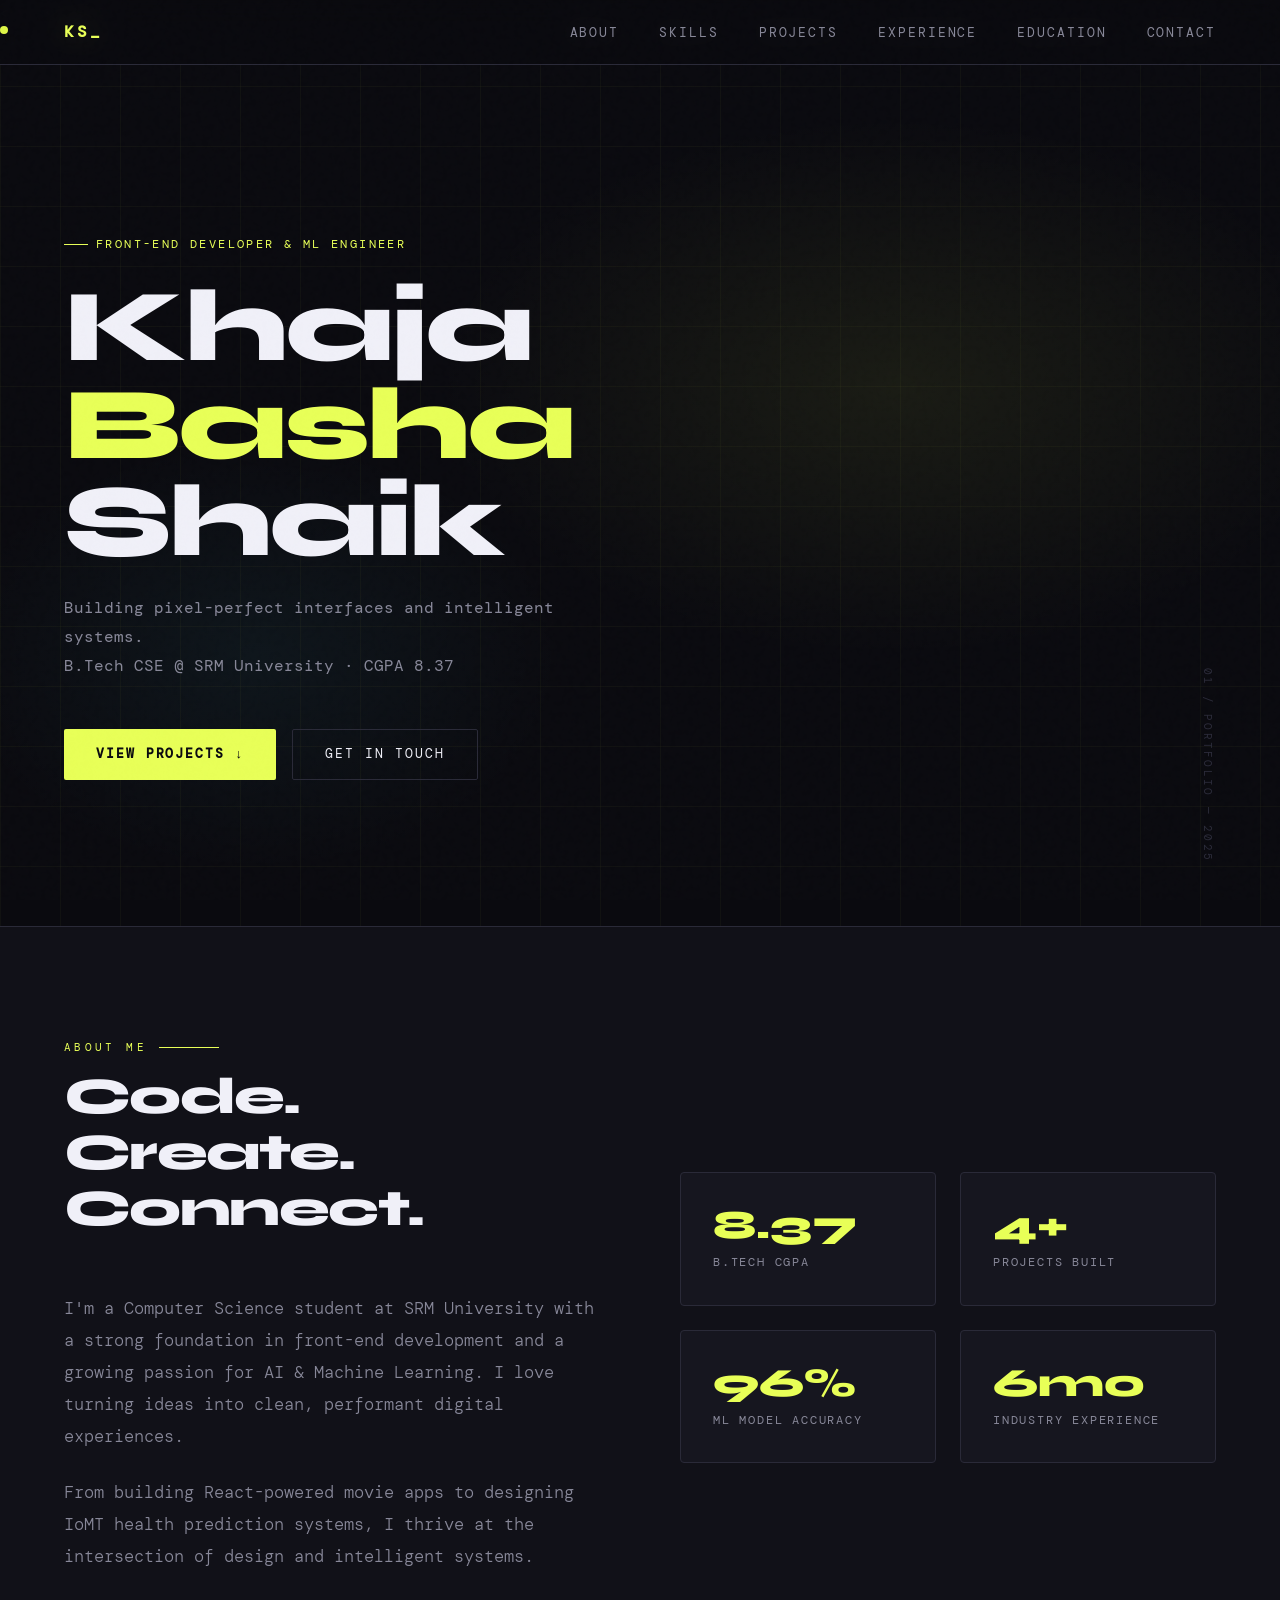
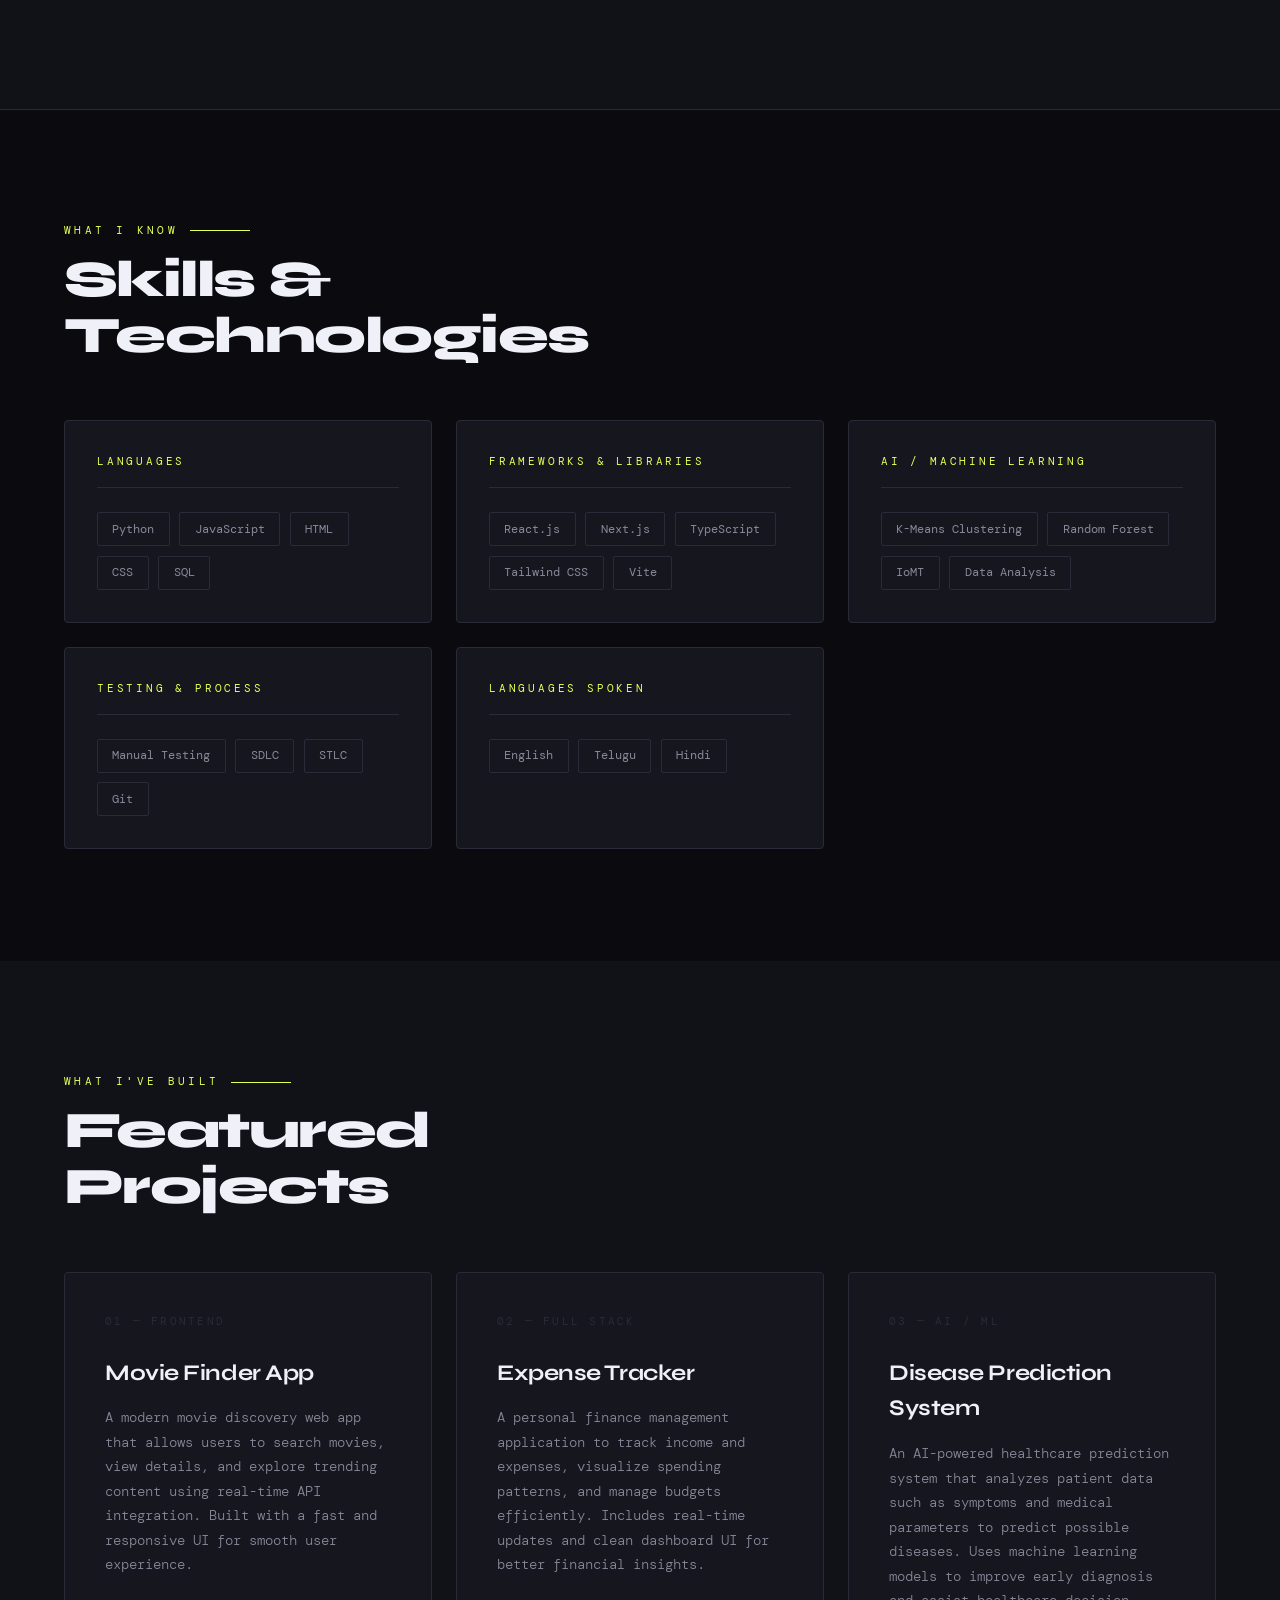
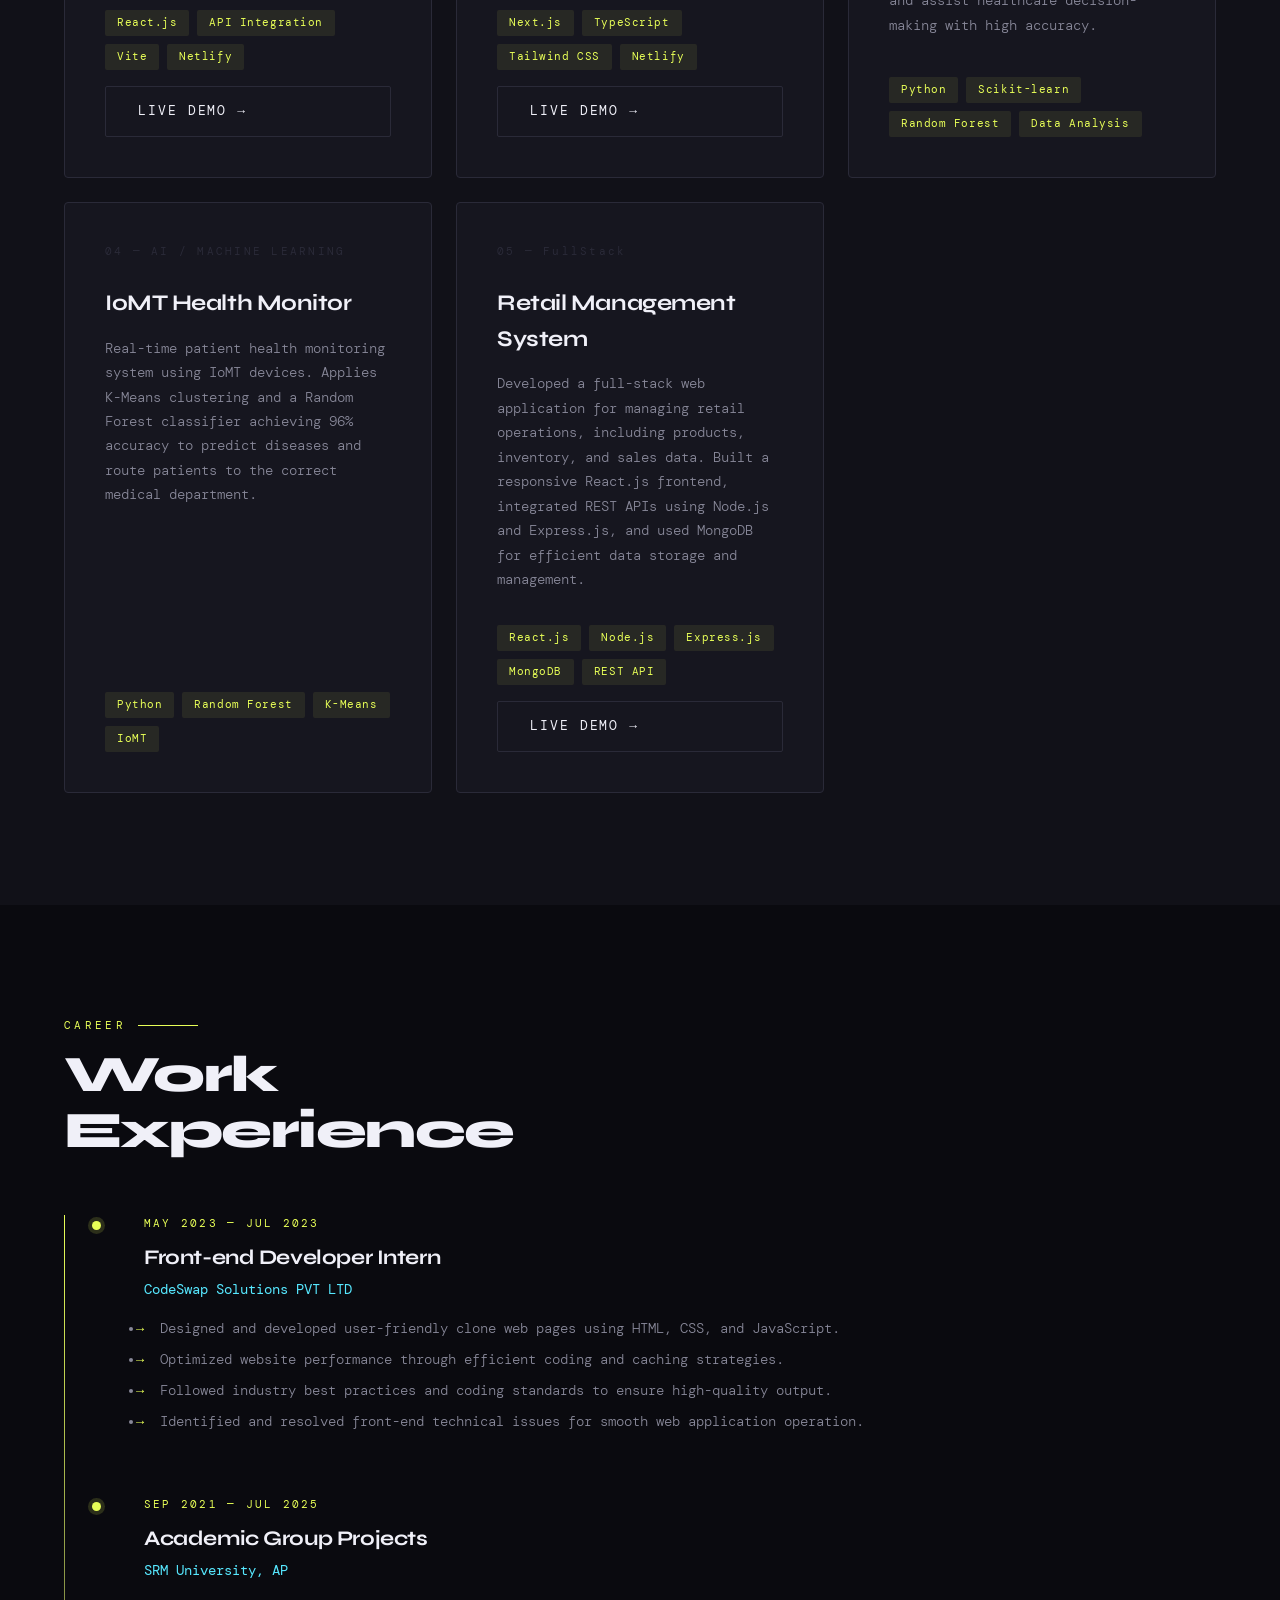
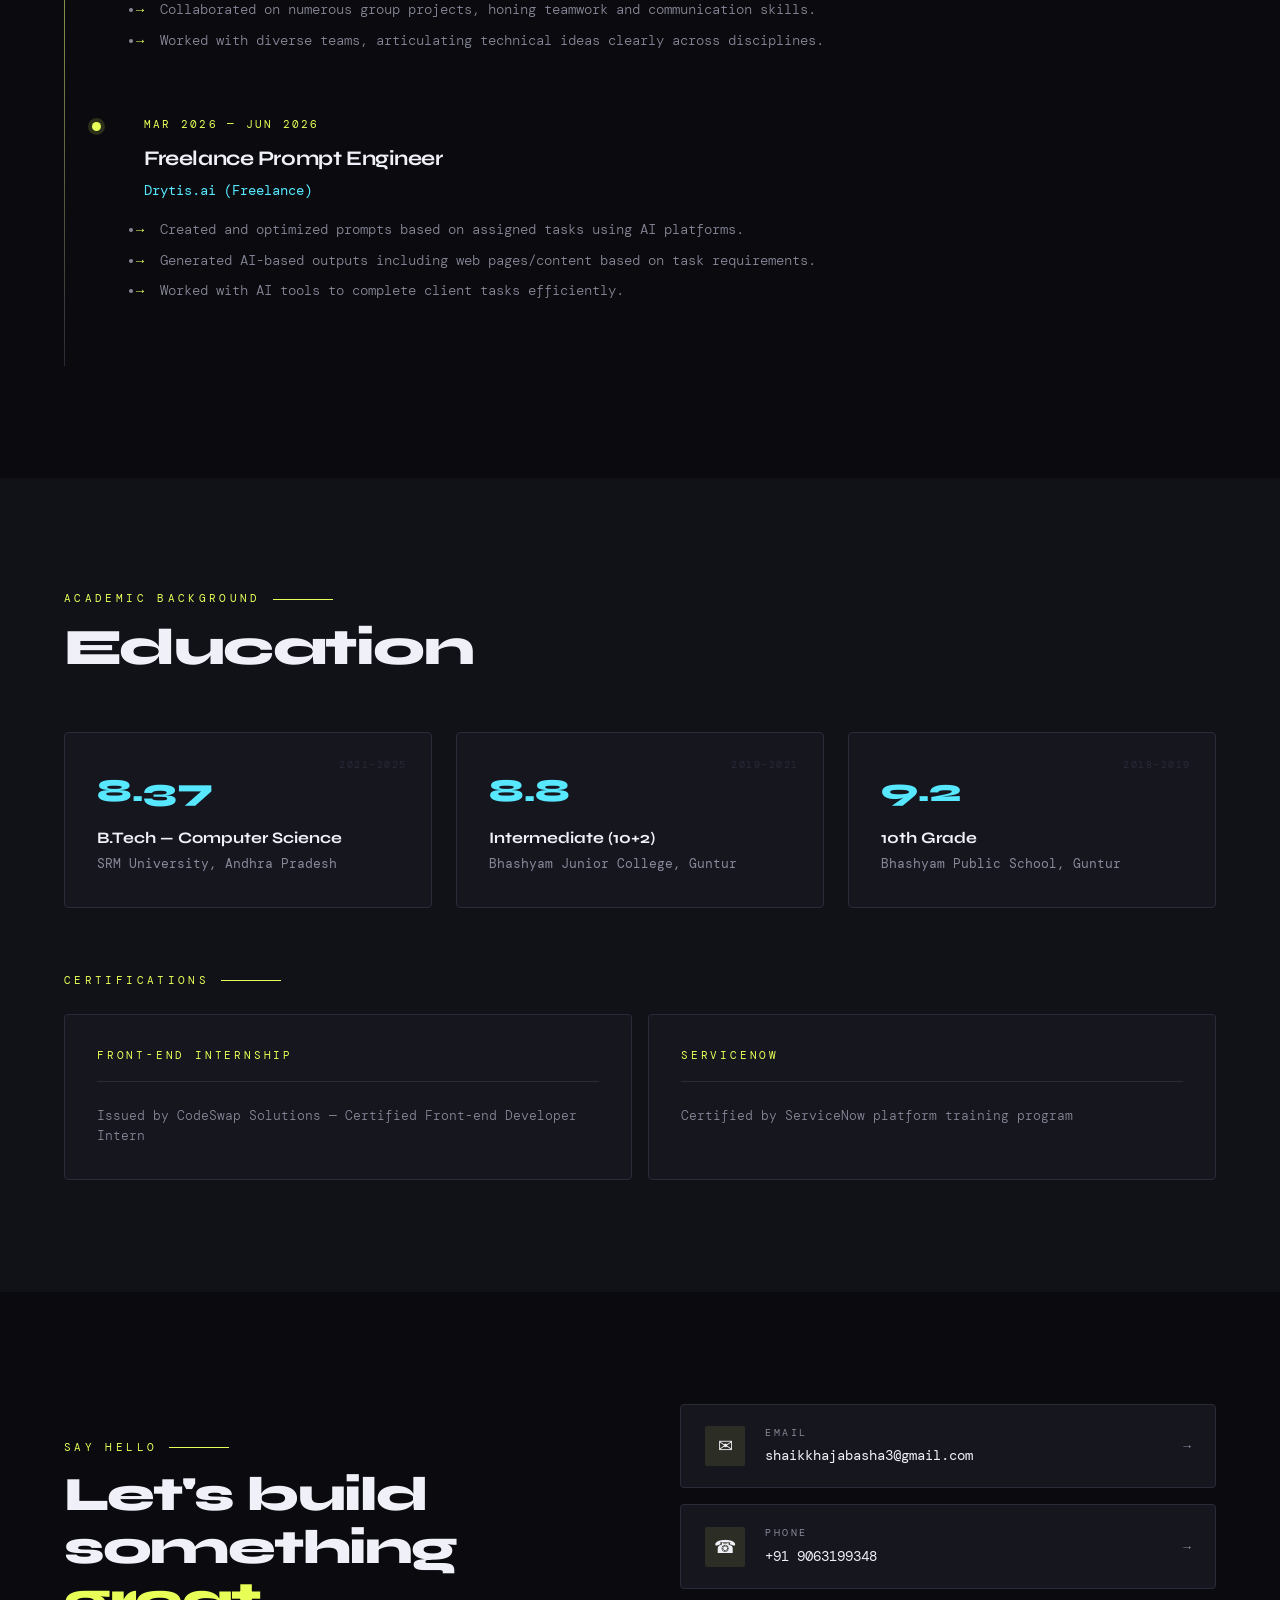
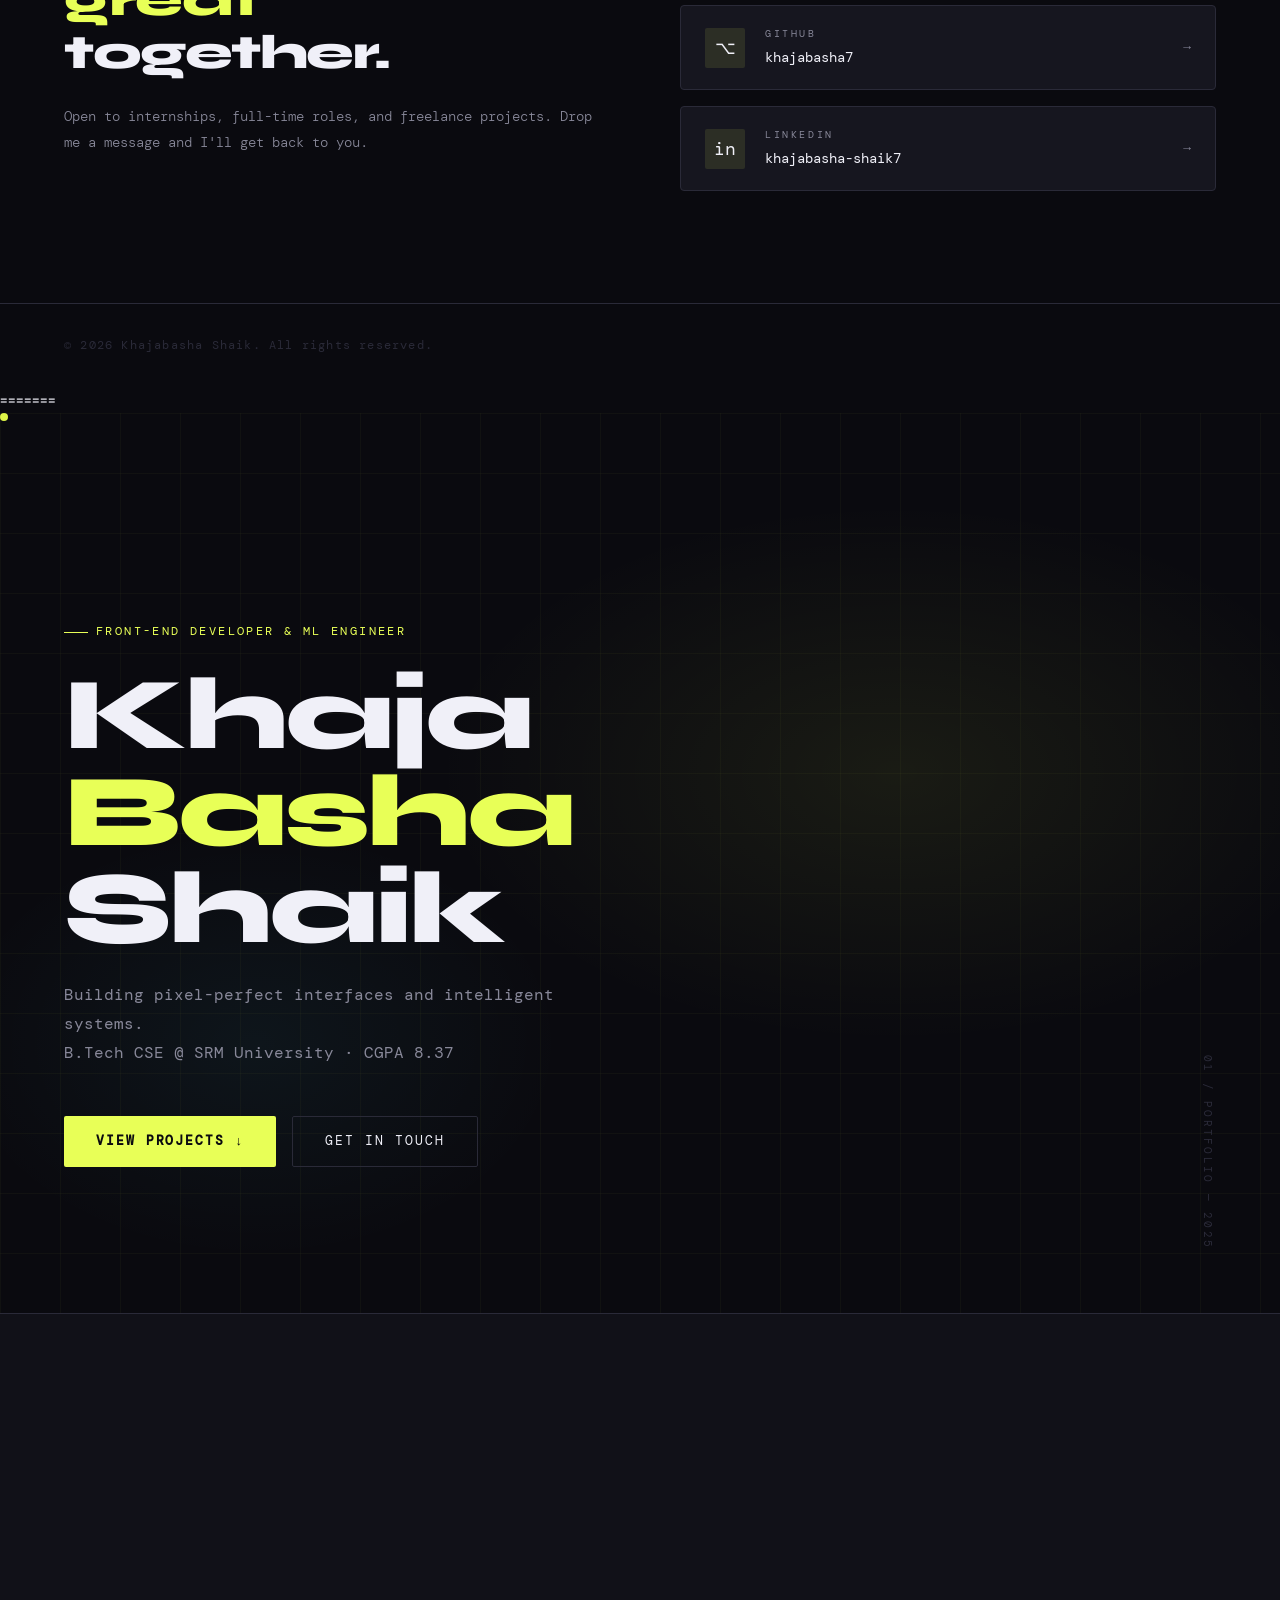
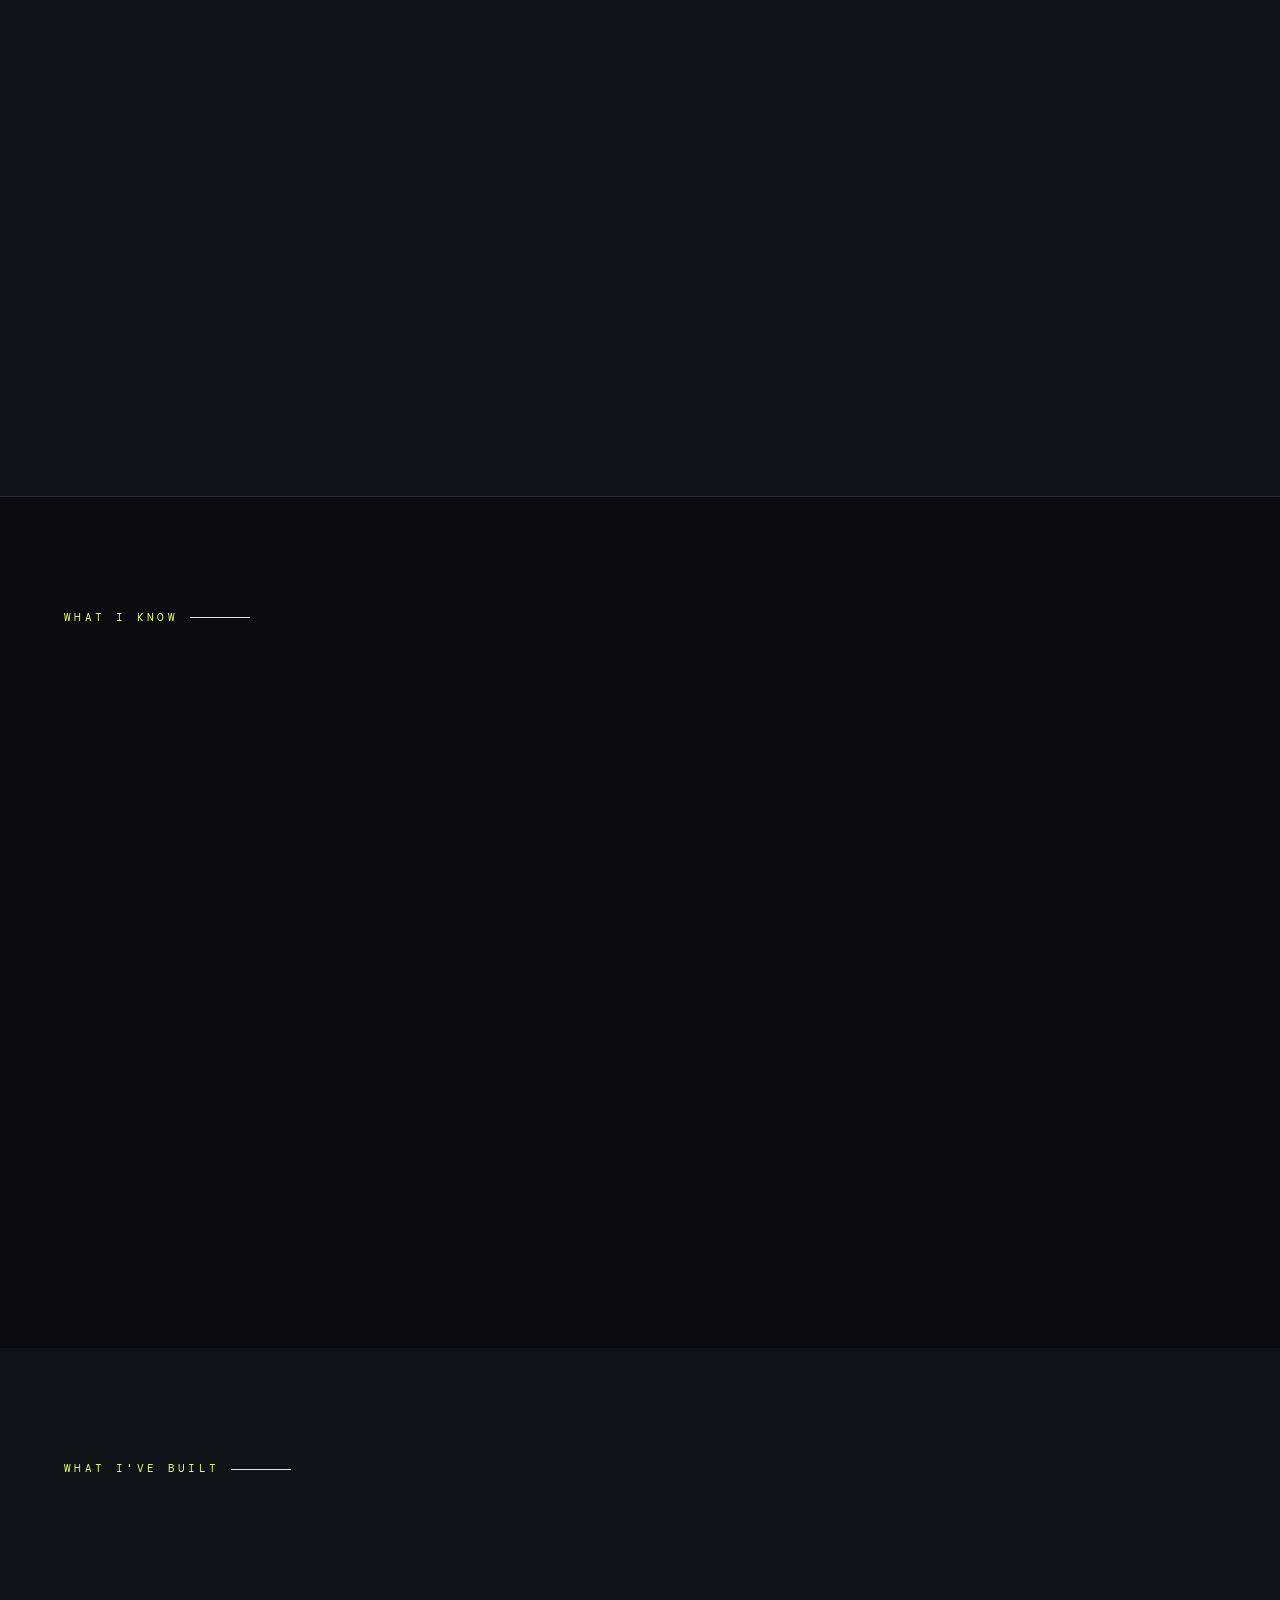
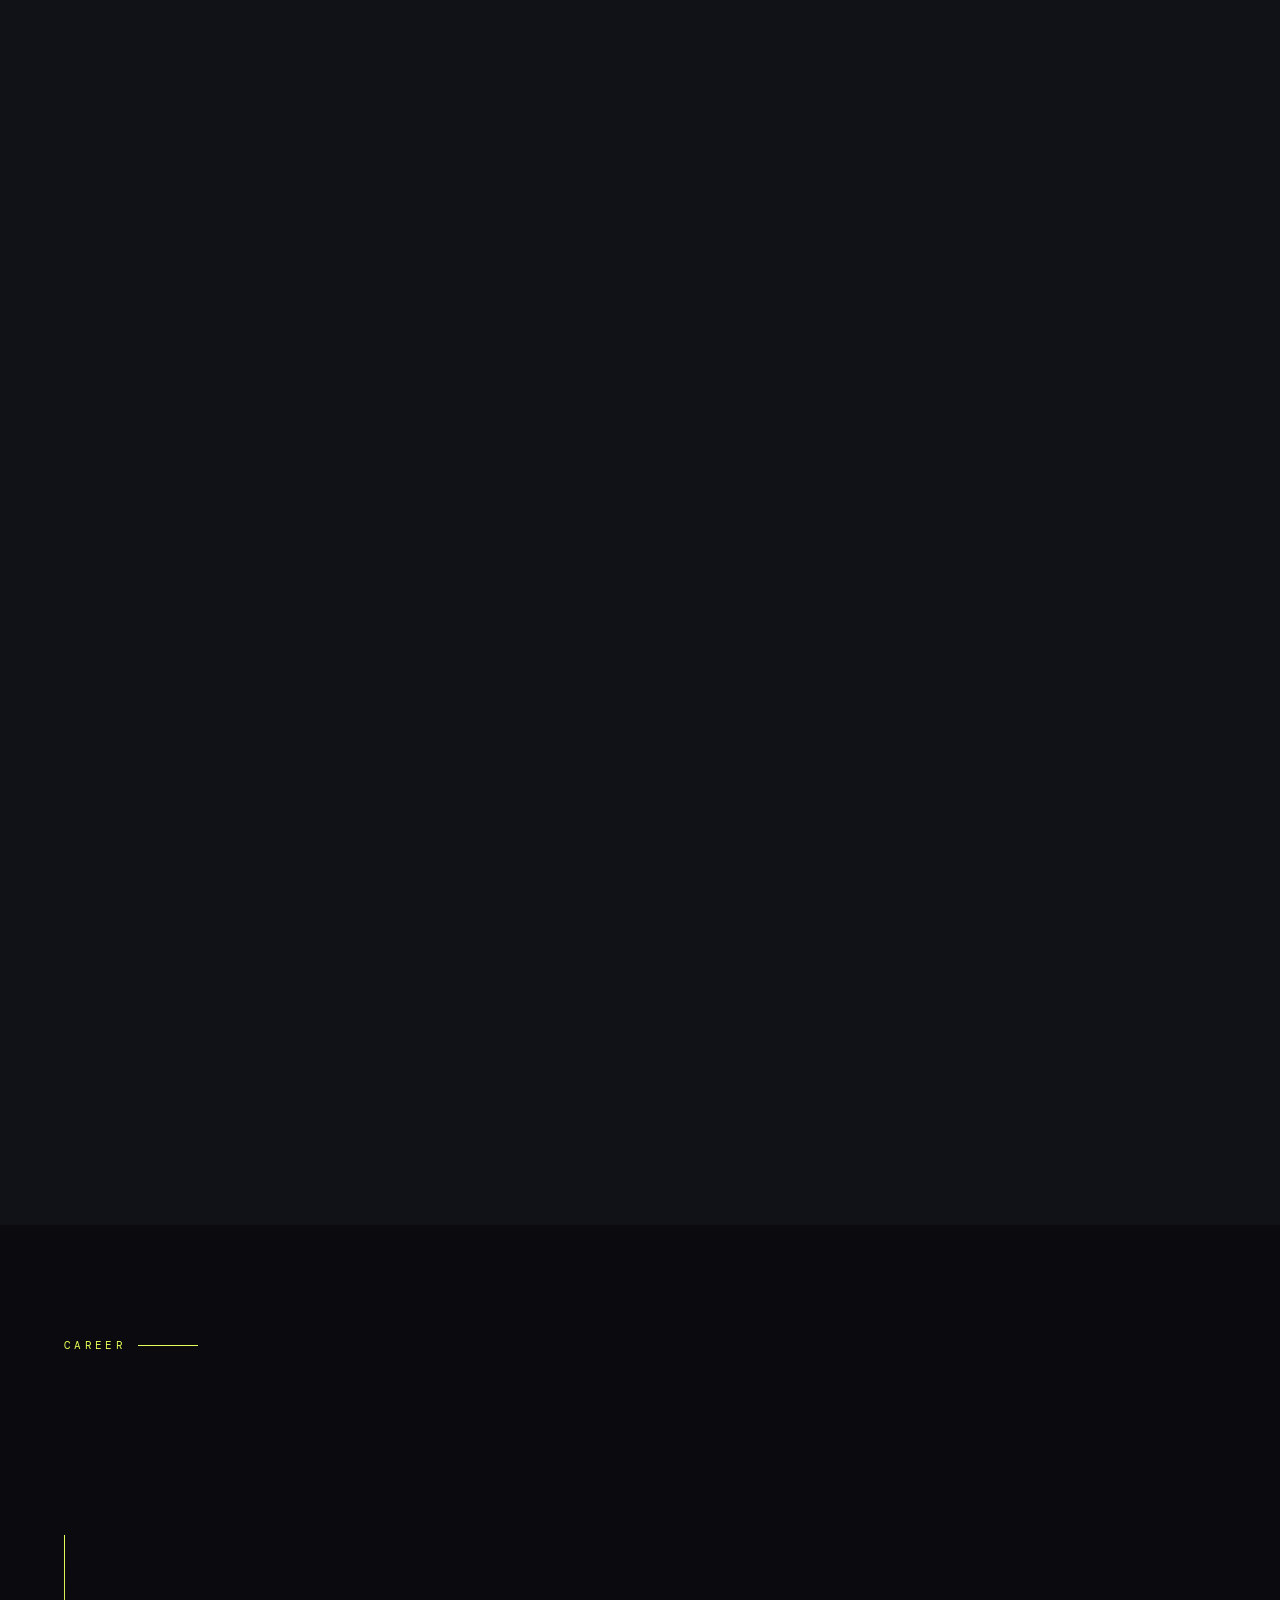
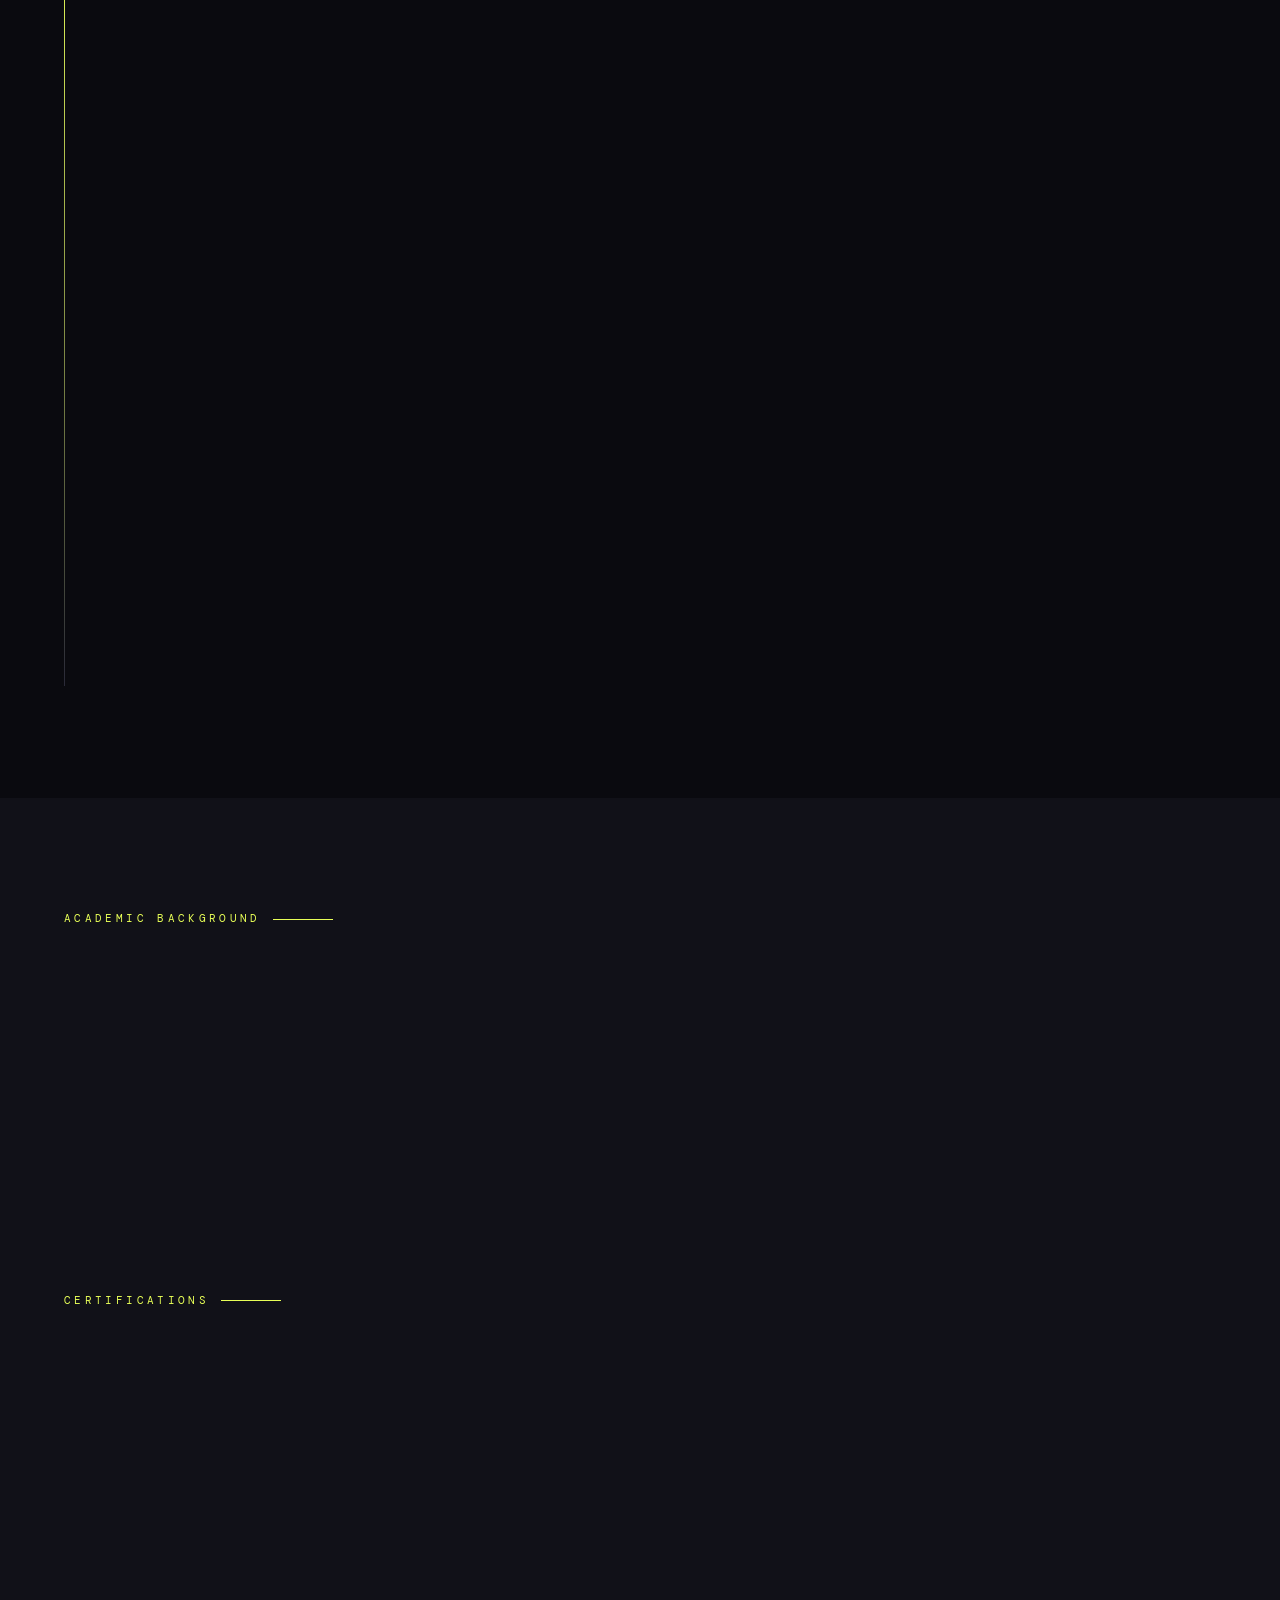
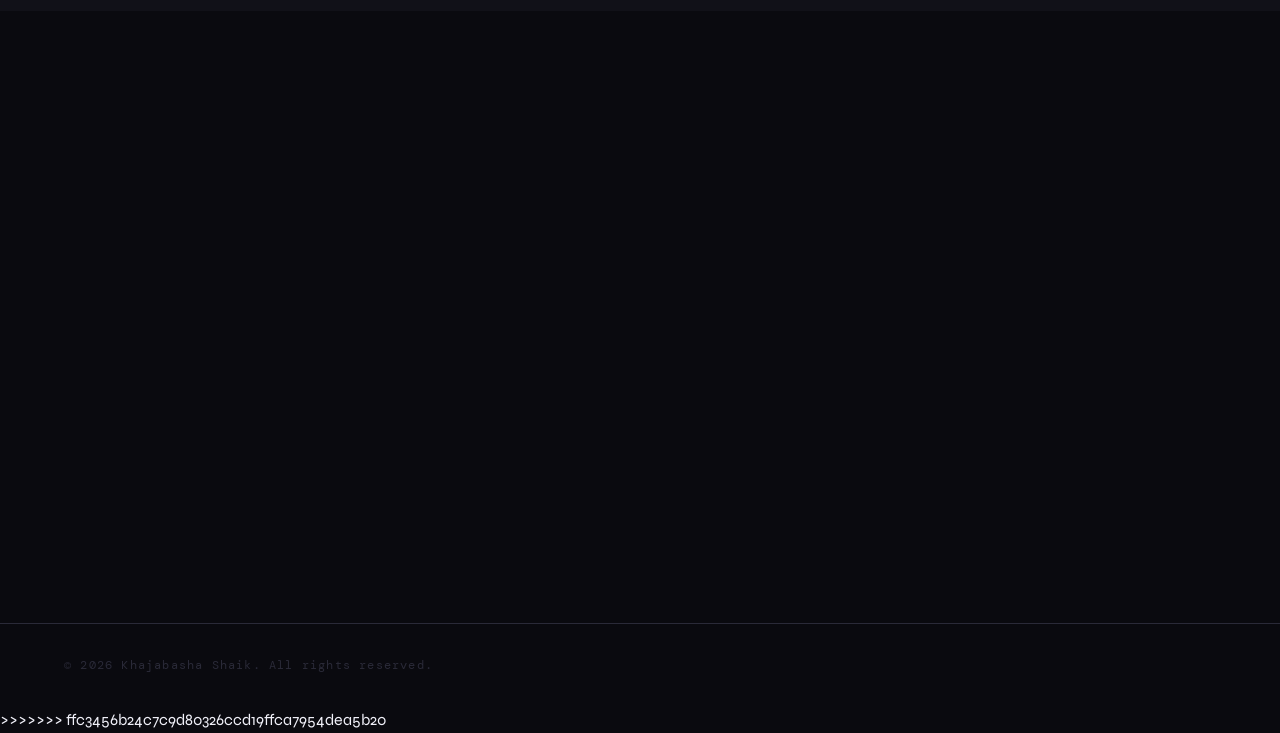
==== commit 09e56ef7: "merge remote changes" ====
--- a/index.html
+++ b/index.html
@@ -1,3 +1,4 @@
+<<<<<<< HEAD
 <!DOCTYPE html>
 <html lang="en">
 
@@ -1206,4 +1207,1210 @@
   </script>
 </body>
 
+=======
+<!DOCTYPE html>
+<html lang="en">
+
+<head>
+  <meta charset="UTF-8" />
+  <meta name="viewport" content="width=device-width, initial-scale=1.0" />
+  <title>Khajabasha Shaik — Portfolio</title>
+  <link
+    href="https://fonts.googleapis.com/css2?family=Syne:wght@400;600;700;800&family=DM+Mono:ital,wght@0,300;0,400;1,300&display=swap"
+    rel="stylesheet" />
+  <style>
+    *,
+    *::before,
+    *::after {
+      box-sizing: border-box;
+      margin: 0;
+      padding: 0;
+    }
+
+    :root {
+      --bg: #0a0a0f;
+      --surface: #111118;
+      --card: #16161f;
+      --border: #2a2a38;
+      --accent: #e8ff57;
+      --accent2: #57e8ff;
+      --accent3: #ff6b57;
+      --text: #f0f0f8;
+      --muted: #888899;
+      --font-display: 'Syne', sans-serif;
+      --font-mono: 'DM Mono', monospace;
+    }
+
+    html {
+      scroll-behavior: smooth;
+    }
+
+    body {
+      background: var(--bg);
+      color: var(--text);
+      font-family: var(--font-display);
+      line-height: 1.6;
+      overflow-x: hidden;
+    }
+
+    /* ── NOISE OVERLAY ── */
+    body::before {
+      content: '';
+      position: fixed;
+      inset: 0;
+      background-image: url("data:image/svg+xml,%3Csvg viewBox='0 0 200 200' xmlns='http://www.w3.org/2000/svg'%3E%3Cfilter id='n'%3E%3CfeTurbulence type='fractalNoise' baseFrequency='0.75' numOctaves='4' stitchTiles='stitch'/%3E%3C/filter%3E%3Crect width='100%25' height='100%25' filter='url(%23n)' opacity='0.04'/%3E%3C/svg%3E");
+      pointer-events: none;
+      z-index: 999;
+      opacity: 0.4;
+    }
+
+    /* ── CURSOR DOT ── */
+    .cursor {
+      position: fixed;
+      width: 8px;
+      height: 8px;
+      background: var(--accent);
+      border-radius: 50%;
+      pointer-events: none;
+      z-index: 9999;
+      transition: transform 0.1s;
+      mix-blend-mode: difference;
+    }
+
+    /* ── NAV ── */
+    nav {
+      position: fixed;
+      top: 0;
+      left: 0;
+      right: 0;
+      z-index: 100;
+      display: flex;
+      justify-content: space-between;
+      align-items: center;
+      padding: 1.2rem 4rem;
+      background: rgba(10, 10, 15, 0.85);
+      backdrop-filter: blur(12px);
+      border-bottom: 1px solid var(--border);
+    }
+
+    .nav-logo {
+      font-size: 1rem;
+      font-weight: 700;
+      letter-spacing: 0.2em;
+      text-transform: uppercase;
+      color: var(--accent);
+      font-family: var(--font-mono);
+    }
+
+    .nav-links {
+      display: flex;
+      gap: 2.5rem;
+      list-style: none;
+    }
+
+    .nav-links a {
+      color: var(--muted);
+      text-decoration: none;
+      font-size: 0.8rem;
+      letter-spacing: 0.15em;
+      text-transform: uppercase;
+      font-family: var(--font-mono);
+      transition: color 0.2s;
+    }
+
+    .nav-links a:hover {
+      color: var(--accent);
+    }
+
+    /* ── HERO ── */
+    .hero {
+      min-height: 100vh;
+      display: flex;
+      align-items: center;
+      padding: 8rem 4rem 4rem;
+      position: relative;
+      overflow: hidden;
+    }
+
+    .hero-bg {
+      position: absolute;
+      inset: 0;
+      background:
+        radial-gradient(ellipse 60% 50% at 70% 40%, rgba(232, 255, 87, 0.07) 0%, transparent 60%),
+        radial-gradient(ellipse 40% 40% at 20% 70%, rgba(87, 232, 255, 0.05) 0%, transparent 60%);
+    }
+
+    .hero-grid {
+      position: absolute;
+      inset: 0;
+      background-image:
+        linear-gradient(rgba(232, 255, 87, 0.03) 1px, transparent 1px),
+        linear-gradient(90deg, rgba(232, 255, 87, 0.03) 1px, transparent 1px);
+      background-size: 60px 60px;
+    }
+
+    .hero-content {
+      position: relative;
+      z-index: 1;
+      max-width: 900px;
+    }
+
+    .hero-tag {
+      display: inline-flex;
+      align-items: center;
+      gap: 0.5rem;
+      font-family: var(--font-mono);
+      font-size: 0.75rem;
+      color: var(--accent);
+      letter-spacing: 0.2em;
+      text-transform: uppercase;
+      margin-bottom: 1.5rem;
+      opacity: 0;
+      animation: fadeUp 0.6s 0.2s forwards;
+    }
+
+    .hero-tag::before {
+      content: '';
+      width: 24px;
+      height: 1px;
+      background: var(--accent);
+    }
+
+    h1 {
+      font-size: clamp(3.5rem, 8vw, 7rem);
+      font-weight: 800;
+      line-height: 0.95;
+      letter-spacing: -0.03em;
+      margin-bottom: 1.5rem;
+      opacity: 0;
+      animation: fadeUp 0.7s 0.35s forwards;
+    }
+
+    h1 .accent {
+      color: var(--accent);
+    }
+
+    h1 .block {
+      display: block;
+    }
+
+    .hero-desc {
+      font-family: var(--font-mono);
+      font-size: 1rem;
+      color: var(--muted);
+      max-width: 520px;
+      margin-bottom: 3rem;
+      line-height: 1.8;
+      opacity: 0;
+      animation: fadeUp 0.7s 0.5s forwards;
+    }
+
+    .hero-cta {
+      display: flex;
+      gap: 1rem;
+      flex-wrap: wrap;
+      opacity: 0;
+      animation: fadeUp 0.7s 0.65s forwards;
+    }
+
+    .btn {
+      display: inline-flex;
+      align-items: center;
+      gap: 0.5rem;
+      padding: 0.9rem 2rem;
+      border-radius: 2px;
+      font-family: var(--font-mono);
+      font-size: 0.8rem;
+      letter-spacing: 0.15em;
+      text-transform: uppercase;
+      text-decoration: none;
+      cursor: pointer;
+      border: none;
+      transition: all 0.2s;
+    }
+
+    .btn-primary {
+      background: var(--accent);
+      color: #0a0a0f;
+      font-weight: 600;
+    }
+
+    .btn-primary:hover {
+      background: #d4eb3d;
+      transform: translateY(-2px);
+    }
+
+    .btn-outline {
+      background: transparent;
+      color: var(--text);
+      border: 1px solid var(--border);
+    }
+
+    .btn-outline:hover {
+      border-color: var(--accent);
+      color: var(--accent);
+    }
+
+    .hero-number {
+      position: absolute;
+      right: 4rem;
+      bottom: 4rem;
+      font-family: var(--font-mono);
+      font-size: 0.7rem;
+      color: var(--border);
+      letter-spacing: 0.2em;
+      writing-mode: vertical-rl;
+    }
+
+    /* ── SECTIONS ── */
+    section {
+      padding: 7rem 4rem;
+      position: relative;
+    }
+
+    .section-label {
+      font-family: var(--font-mono);
+      font-size: 0.7rem;
+      letter-spacing: 0.3em;
+      text-transform: uppercase;
+      color: var(--accent);
+      margin-bottom: 0.75rem;
+      display: flex;
+      align-items: center;
+      gap: 0.75rem;
+    }
+
+    .section-label::after {
+      content: '';
+      flex: 1;
+      max-width: 60px;
+      height: 1px;
+      background: var(--accent);
+    }
+
+    h2 {
+      font-size: clamp(2rem, 4vw, 3.5rem);
+      font-weight: 800;
+      letter-spacing: -0.03em;
+      line-height: 1.1;
+      margin-bottom: 3.5rem;
+    }
+
+    /* ── ABOUT ── */
+    .about {
+      background: var(--surface);
+      border-top: 1px solid var(--border);
+      border-bottom: 1px solid var(--border);
+    }
+
+    .about-grid {
+      display: grid;
+      grid-template-columns: 1fr 1fr;
+      gap: 5rem;
+      align-items: center;
+    }
+
+    .about-text p {
+      color: var(--muted);
+      font-size: 1.05rem;
+      line-height: 1.9;
+      margin-bottom: 1.5rem;
+      font-family: var(--font-mono);
+      font-weight: 300;
+    }
+
+    .about-stats {
+      display: grid;
+      grid-template-columns: 1fr 1fr;
+      gap: 1.5rem;
+    }
+
+    .stat-card {
+      background: var(--card);
+      border: 1px solid var(--border);
+      border-radius: 4px;
+      padding: 2rem;
+      position: relative;
+      overflow: hidden;
+      transition: border-color 0.2s;
+    }
+
+    .stat-card::before {
+      content: '';
+      position: absolute;
+      top: 0;
+      left: 0;
+      right: 0;
+      height: 2px;
+      background: var(--accent);
+      transform: scaleX(0);
+      transition: transform 0.3s;
+      transform-origin: left;
+    }
+
+    .stat-card:hover::before {
+      transform: scaleX(1);
+    }
+
+    .stat-card:hover {
+      border-color: rgba(232, 255, 87, 0.3);
+    }
+
+    .stat-number {
+      font-size: 2.5rem;
+      font-weight: 800;
+      color: var(--accent);
+      line-height: 1;
+      margin-bottom: 0.5rem;
+    }
+
+    .stat-label {
+      font-family: var(--font-mono);
+      font-size: 0.75rem;
+      color: var(--muted);
+      text-transform: uppercase;
+      letter-spacing: 0.15em;
+    }
+
+    /* ── SKILLS ── */
+    .skills-grid {
+      display: grid;
+      grid-template-columns: repeat(auto-fit, minmax(280px, 1fr));
+      gap: 1.5rem;
+    }
+
+    .skill-group {
+      background: var(--card);
+      border: 1px solid var(--border);
+      border-radius: 4px;
+      padding: 2rem;
+      transition: all 0.3s;
+    }
+
+    .skill-group:hover {
+      border-color: rgba(232, 255, 87, 0.4);
+      transform: translateY(-4px);
+      box-shadow: 0 20px 40px rgba(0, 0, 0, 0.4);
+    }
+
+    .skill-group-title {
+      font-family: var(--font-mono);
+      font-size: 0.7rem;
+      letter-spacing: 0.25em;
+      text-transform: uppercase;
+      color: var(--accent);
+      margin-bottom: 1.5rem;
+      padding-bottom: 1rem;
+      border-bottom: 1px solid var(--border);
+    }
+
+    .skill-tags {
+      display: flex;
+      flex-wrap: wrap;
+      gap: 0.6rem;
+    }
+
+    .skill-tag {
+      font-family: var(--font-mono);
+      font-size: 0.75rem;
+      padding: 0.4rem 0.9rem;
+      border-radius: 2px;
+      border: 1px solid var(--border);
+      color: var(--muted);
+      transition: all 0.2s;
+    }
+
+    .skill-tag:hover {
+      border-color: var(--accent2);
+      color: var(--accent2);
+      background: rgba(87, 232, 255, 0.05);
+    }
+
+    /* ── PROJECTS ── */
+    .projects-bg {
+      background: var(--surface);
+    }
+
+    .projects-grid {
+      display: grid;
+      grid-template-columns: repeat(auto-fit, minmax(320px, 1fr));
+      gap: 1.5rem;
+    }
+
+    .project-card {
+      background: var(--card);
+      border: 1px solid var(--border);
+      border-radius: 4px;
+      padding: 2.5rem;
+      position: relative;
+      overflow: hidden;
+      transition: all 0.3s;
+      display: flex;
+      flex-direction: column;
+    }
+
+    .project-card::after {
+      content: '';
+      position: absolute;
+      bottom: 0;
+      left: 0;
+      right: 0;
+      height: 3px;
+      background: linear-gradient(90deg, var(--accent), var(--accent2));
+      transform: scaleX(0);
+      transition: transform 0.3s;
+      transform-origin: left;
+    }
+
+    .project-card:hover::after {
+      transform: scaleX(1);
+    }
+
+    .project-card:hover {
+      border-color: rgba(232, 255, 87, 0.2);
+      transform: translateY(-6px);
+      box-shadow: 0 30px 60px rgba(0, 0, 0, 0.5);
+    }
+
+    .project-num {
+      font-family: var(--font-mono);
+      font-size: 0.7rem;
+      color: var(--border);
+      letter-spacing: 0.2em;
+      margin-bottom: 1.5rem;
+    }
+
+    .project-title {
+      font-size: 1.4rem;
+      font-weight: 700;
+      margin-bottom: 1rem;
+      letter-spacing: -0.02em;
+    }
+
+    .project-desc {
+      color: var(--muted);
+      font-family: var(--font-mono);
+      font-size: 0.85rem;
+      line-height: 1.8;
+      flex: 1;
+      margin-bottom: 2rem;
+      font-weight: 300;
+    }
+
+    .project-tech {
+      display: flex;
+      flex-wrap: wrap;
+      gap: 0.5rem;
+    }
+
+    .tech-pill {
+      font-family: var(--font-mono);
+      font-size: 0.7rem;
+      padding: 0.25rem 0.75rem;
+      background: rgba(232, 255, 87, 0.08);
+      color: var(--accent);
+      border-radius: 2px;
+      letter-spacing: 0.05em;
+    }
+
+    /* ── EXPERIENCE ── */
+    .exp-timeline {
+      max-width: 800px;
+      position: relative;
+      padding-left: 2rem;
+    }
+
+    .exp-timeline::before {
+      content: '';
+      position: absolute;
+      left: 0;
+      top: 0;
+      bottom: 0;
+      width: 1px;
+      background: linear-gradient(180deg, var(--accent) 0%, var(--border) 100%);
+    }
+
+    .exp-item {
+      position: relative;
+      padding: 0 0 3.5rem 3rem;
+    }
+
+    .exp-item::before {
+      content: '';
+      position: absolute;
+      left: -4px;
+      top: 6px;
+      width: 9px;
+      height: 9px;
+      background: var(--accent);
+      border-radius: 50%;
+      box-shadow: 0 0 0 4px rgba(232, 255, 87, 0.15);
+    }
+
+    .exp-date {
+      font-family: var(--font-mono);
+      font-size: 0.7rem;
+      color: var(--accent);
+      letter-spacing: 0.2em;
+      text-transform: uppercase;
+      margin-bottom: 0.5rem;
+    }
+
+    .exp-role {
+      font-size: 1.3rem;
+      font-weight: 700;
+      margin-bottom: 0.3rem;
+      letter-spacing: -0.02em;
+    }
+
+    .exp-company {
+      font-family: var(--font-mono);
+      font-size: 0.85rem;
+      color: var(--accent2);
+      margin-bottom: 1rem;
+    }
+
+    .exp-desc {
+      color: var(--muted);
+      font-family: var(--font-mono);
+      font-size: 0.85rem;
+      line-height: 1.8;
+      font-weight: 300;
+    }
+
+    .exp-desc li {
+      padding-left: 1rem;
+      position: relative;
+      margin-bottom: 0.4rem;
+    }
+
+    .exp-desc li::before {
+      content: '→';
+      position: absolute;
+      left: -0.5rem;
+      color: var(--accent);
+    }
+
+    /* ── EDUCATION ── */
+    .edu-bg {
+      background: var(--surface);
+    }
+
+    .edu-grid {
+      display: grid;
+      grid-template-columns: repeat(auto-fit, minmax(280px, 1fr));
+      gap: 1.5rem;
+    }
+
+    .edu-card {
+      background: var(--card);
+      border: 1px solid var(--border);
+      border-radius: 4px;
+      padding: 2rem;
+      position: relative;
+      overflow: hidden;
+      transition: all 0.3s;
+    }
+
+    .edu-card:hover {
+      border-color: rgba(87, 232, 255, 0.4);
+      transform: translateY(-4px);
+    }
+
+    .edu-card::before {
+      content: attr(data-year);
+      position: absolute;
+      right: 1.5rem;
+      top: 1.5rem;
+      font-family: var(--font-mono);
+      font-size: 0.65rem;
+      color: var(--border);
+      letter-spacing: 0.15em;
+    }
+
+    .edu-cgpa {
+      font-size: 2rem;
+      font-weight: 800;
+      color: var(--accent2);
+      margin-bottom: 0.5rem;
+    }
+
+    .edu-degree {
+      font-size: 1rem;
+      font-weight: 700;
+      margin-bottom: 0.25rem;
+    }
+
+    .edu-school {
+      font-family: var(--font-mono);
+      font-size: 0.8rem;
+      color: var(--muted);
+    }
+
+    /* ── CONTACT ── */
+    .contact-inner {
+      display: grid;
+      grid-template-columns: 1fr 1fr;
+      gap: 5rem;
+      align-items: center;
+    }
+
+    .contact-tagline {
+      font-size: clamp(2rem, 4vw, 3rem);
+      font-weight: 800;
+      line-height: 1.1;
+      letter-spacing: -0.03em;
+      margin-bottom: 1.5rem;
+    }
+
+    .contact-tagline .hl {
+      color: var(--accent);
+    }
+
+    .contact-sub {
+      font-family: var(--font-mono);
+      font-size: 0.9rem;
+      color: var(--muted);
+      line-height: 1.8;
+      font-weight: 300;
+    }
+
+    .contact-links {
+      display: flex;
+      flex-direction: column;
+      gap: 1rem;
+    }
+
+    .contact-link {
+      display: flex;
+      align-items: center;
+      gap: 1.25rem;
+      padding: 1.25rem 1.5rem;
+      background: var(--card);
+      border: 1px solid var(--border);
+      border-radius: 4px;
+      text-decoration: none;
+      color: var(--text);
+      transition: all 0.25s;
+      font-family: var(--font-mono);
+    }
+
+    .contact-link:hover {
+      border-color: var(--accent);
+      transform: translateX(6px);
+      background: rgba(232, 255, 87, 0.04);
+    }
+
+    .contact-link-icon {
+      width: 40px;
+      height: 40px;
+      background: rgba(232, 255, 87, 0.1);
+      border-radius: 2px;
+      display: flex;
+      align-items: center;
+      justify-content: center;
+      font-size: 1.1rem;
+      flex-shrink: 0;
+    }
+
+    .contact-link-info {
+      flex: 1;
+    }
+
+    .contact-link-label {
+      font-size: 0.65rem;
+      letter-spacing: 0.25em;
+      text-transform: uppercase;
+      color: var(--muted);
+      margin-bottom: 0.2rem;
+    }
+
+    .contact-link-value {
+      font-size: 0.9rem;
+      color: var(--text);
+    }
+
+    .contact-link-arrow {
+      color: var(--muted);
+      font-size: 0.8rem;
+      transition: color 0.2s, transform 0.2s;
+    }
+
+    .contact-link:hover .contact-link-arrow {
+      color: var(--accent);
+      transform: translateX(4px);
+    }
+
+    /* ── FOOTER ── */
+    footer {
+      border-top: 1px solid var(--border);
+      padding: 2rem 4rem;
+      display: flex;
+      justify-content: space-between;
+      align-items: center;
+    }
+
+    footer p {
+      font-family: var(--font-mono);
+      font-size: 0.75rem;
+      color: var(--border);
+      letter-spacing: 0.1em;
+    }
+
+    /* ── ANIMATIONS ── */
+    @keyframes fadeUp {
+      from {
+        opacity: 0;
+        transform: translateY(20px);
+      }
+
+      to {
+        opacity: 1;
+        transform: translateY(0);
+      }
+    }
+
+    .reveal {
+      opacity: 0;
+      transform: translateY(30px);
+      transition: opacity 0.7s, transform 0.7s;
+    }
+
+    .reveal.visible {
+      opacity: 1;
+      transform: translateY(0);
+    }
+
+    /* ── RESPONSIVE ── */
+    @media (max-width: 768px) {
+      nav {
+        padding: 1rem 1.5rem;
+      }
+
+      .nav-links {
+        display: none;
+      }
+
+      section {
+        padding: 5rem 1.5rem;
+      }
+
+      .hero {
+        padding: 7rem 1.5rem 3rem;
+      }
+
+      .about-grid,
+      .contact-inner {
+        grid-template-columns: 1fr;
+        gap: 3rem;
+      }
+
+      .hero-number {
+        display: none;
+      }
+
+      footer {
+        flex-direction: column;
+        gap: 0.5rem;
+        text-align: center;
+      }
+    }
+  </style>
+</head>
+
+<body>
+
+  <div class="cursor" id="cursor"></div>
+
+  <!-- NAV -->
+  <nav>
+    <div class="nav-logo">KS_</div>
+    <ul class="nav-links">
+      <li><a href="#about">About</a></li>
+      <li><a href="#skills">Skills</a></li>
+      <li><a href="#projects">Projects</a></li>
+      <li><a href="#experience">Experience</a></li>
+      <li><a href="#education">Education</a></li>
+      <li><a href="#contact">Contact</a></li>
+    </ul>
+  </nav>
+
+  <!-- HERO -->
+  <section class="hero" id="home">
+    <div class="hero-bg"></div>
+    <div class="hero-grid"></div>
+    <div class="hero-content">
+      <div class="hero-tag">Front-end Developer &amp; ML Engineer</div>
+      <h1>
+        <span class="block">Khaja</span>
+        <span class="block accent">Basha</span>
+        <span class="block">Shaik</span>
+      </h1>
+      <p class="hero-desc">
+        Building pixel-perfect interfaces and intelligent systems.<br />
+        B.Tech CSE @ SRM University · CGPA 8.37
+      </p>
+      <div class="hero-cta">
+        <a href="#projects" class="btn btn-primary">View Projects ↓</a>
+        <a href="#contact" class="btn btn-outline">Get in Touch</a>
+      </div>
+    </div>
+    <div class="hero-number">01 / PORTFOLIO — 2025</div>
+  </section>
+
+  <!-- ABOUT -->
+  <section class="about" id="about">
+    <div class="about-grid">
+      <div class="about-text reveal">
+        <div class="section-label">About Me</div>
+        <h2>Code. Create.<br />Connect.</h2>
+        <p>I'm a Computer Science student at SRM University with a strong foundation in front-end development and a
+          growing passion for AI &amp; Machine Learning. I love turning ideas into clean, performant digital
+          experiences.</p>
+        <p>From building React-powered movie apps to designing IoMT health prediction systems, I thrive at the
+          intersection of design and intelligent systems.</p>
+      </div>
+      <div class="about-stats reveal">
+        <div class="stat-card">
+          <div class="stat-number">8.37</div>
+          <div class="stat-label">B.Tech CGPA</div>
+        </div>
+        <div class="stat-card">
+          <div class="stat-number">4+</div>
+          <div class="stat-label">Projects Built</div>
+        </div>
+        <div class="stat-card">
+          <div class="stat-number">96%</div>
+          <div class="stat-label">ML Model Accuracy</div>
+        </div>
+        <div class="stat-card">
+          <div class="stat-number">6mo</div>
+          <div class="stat-label">Industry Experience</div>
+        </div>
+      </div>
+    </div>
+  </section>
+
+  <!-- SKILLS -->
+  <section id="skills">
+    <div class="section-label">What I Know</div>
+    <h2 class="reveal">Skills &amp;<br />Technologies</h2>
+    <div class="skills-grid">
+      <div class="skill-group reveal">
+        <div class="skill-group-title">Languages</div>
+        <div class="skill-tags">
+          <span class="skill-tag">Python</span>
+          <span class="skill-tag">JavaScript</span>
+          <span class="skill-tag">HTML</span>
+          <span class="skill-tag">CSS</span>
+          <span class="skill-tag">SQL</span>
+        </div>
+      </div>
+      <div class="skill-group reveal">
+        <div class="skill-group-title">Frameworks &amp; Libraries</div>
+        <div class="skill-tags">
+          <span class="skill-tag">React.js</span>
+          <span class="skill-tag">Next.js</span>
+          <span class="skill-tag">TypeScript</span>
+          <span class="skill-tag">Tailwind CSS</span>
+          <span class="skill-tag">Vite</span>
+        </div>
+      </div>
+      <div class="skill-group reveal">
+        <div class="skill-group-title">AI / Machine Learning</div>
+        <div class="skill-tags">
+          <span class="skill-tag">K-Means Clustering</span>
+          <span class="skill-tag">Random Forest</span>
+          <span class="skill-tag">IoMT</span>
+          <span class="skill-tag">Data Analysis</span>
+        </div>
+      </div>
+      <div class="skill-group reveal">
+        <div class="skill-group-title">Testing &amp; Process</div>
+        <div class="skill-tags">
+          <span class="skill-tag">Manual Testing</span>
+          <span class="skill-tag">SDLC</span>
+          <span class="skill-tag">STLC</span>
+          <span class="skill-tag">Git</span>
+        </div>
+      </div>
+      <div class="skill-group reveal">
+        <div class="skill-group-title">Languages Spoken</div>
+        <div class="skill-tags">
+          <span class="skill-tag">English</span>
+          <span class="skill-tag">Telugu</span>
+          <span class="skill-tag">Hindi</span>
+        </div>
+      </div>
+    </div>
+  </section>
+
+  <!-- PROJECTS -->
+  <section class="projects-bg" id="projects">
+    <div class="section-label">What I've Built</div>
+    <h2 class="reveal">Featured<br />Projects</h2>
+
+    <div class="projects-grid">
+
+      <!-- Project 1 -->
+      <div class="project-card reveal">
+        <div class="project-num">01 — FRONTEND</div>
+        <div class="project-title">Movie Finder App</div>
+        <p class="project-desc">
+          A modern movie discovery web app that allows users to search movies, view details, and explore trending
+          content using real-time API integration.
+          Built with a fast and responsive UI for smooth user experience.
+        </p>
+        <div class="project-tech">
+          <span class="tech-pill">React.js</span>
+          <span class="tech-pill">API Integration</span>
+          <span class="tech-pill">Vite</span>
+          <span class="tech-pill">Netlify</span>
+        </div>
+        <a href="https://movieee-finderrr.netlify.app/" target="_blank" class="btn btn-outline"
+          style="margin-top:1rem;">
+          Live Demo →
+        </a>
+      </div>
+
+      <!-- Project 2 -->
+      <div class="project-card reveal">
+        <div class="project-num">02 — FULL STACK</div>
+        <div class="project-title">Expense Tracker</div>
+        <p class="project-desc">
+          A personal finance management application to track income and expenses, visualize spending patterns, and
+          manage budgets efficiently.
+          Includes real-time updates and clean dashboard UI for better financial insights.
+        </p>
+        <div class="project-tech">
+          <span class="tech-pill">Next.js</span>
+          <span class="tech-pill">TypeScript</span>
+          <span class="tech-pill">Tailwind CSS</span>
+          <span class="tech-pill">Netlify</span>
+        </div>
+        <a href="https://expensetracker786.netlify.app/" target="_blank" class="btn btn-outline"
+          style="margin-top:1rem;">
+          Live Demo →
+        </a>
+      </div>
+
+      <!-- Project 3 -->
+      <div class="project-card reveal">
+        <div class="project-num">03 — AI / ML</div>
+        <div class="project-title">Disease Prediction System</div>
+        <p class="project-desc">
+          An AI-powered healthcare prediction system that analyzes patient data such as symptoms and medical parameters
+          to predict possible diseases.
+          Uses machine learning models to improve early diagnosis and assist healthcare decision-making with high
+          accuracy.
+        </p>
+        <div class="project-tech">
+          <span class="tech-pill">Python</span>
+          <span class="tech-pill">Scikit-learn</span>
+          <span class="tech-pill">Random Forest</span>
+          <span class="tech-pill">Data Analysis</span>
+        </div>
+      </div>
+
+      <div class="project-card reveal">
+        <div class="project-num">04 — AI / MACHINE LEARNING</div>
+        <div class="project-title">IoMT Health Monitor</div>
+        <p class="project-desc">Real-time patient health monitoring system using IoMT devices. Applies K-Means
+          clustering and a Random Forest classifier achieving 96% accuracy to predict diseases and route patients to the
+          correct medical department.</p>
+        <div class="project-tech">
+          <span class="tech-pill">Python</span>
+          <span class="tech-pill">Random Forest</span>
+          <span class="tech-pill">K-Means</span>
+          <span class="tech-pill">IoMT</span>
+        </div>
+      </div>
+      <div class="project-card reveal">
+        <div class="project-num">05 — FullStack</div>
+        <div class="project-title">Retail Management System</div>
+        <p class="project-desc">Developed a full-stack web application for managing retail operations, including
+          products, inventory, and sales data. Built a responsive React.js frontend, integrated REST APIs using Node.js
+          and Express.js, and used MongoDB for efficient data storage and management.</p>
+        <div class="project-tech">
+          <span class="tech-pill">React.js</span>
+          <span class="tech-pill">Node.js</span>
+          <span class="tech-pill">Express.js</span>
+          <span class="tech-pill">MongoDB</span>
+          <span class="tech-pill">REST API</span>
+        </div>
+      </div>
+    </div>
+  </section>
+
+  <!-- EXPERIENCE -->
+  <section id="experience">
+    <div class="section-label">Career</div>
+    <h2 class="reveal">Work<br />Experience</h2>
+    <div class="exp-timeline">
+      <div class="exp-item reveal">
+        <div class="exp-date">May 2023 — Jul 2023</div>
+        <div class="exp-role">Front-end Developer Intern</div>
+        <div class="exp-company">CodeSwap Solutions PVT LTD</div>
+        <ul class="exp-desc">
+          <li>Designed and developed user-friendly clone web pages using HTML, CSS, and JavaScript.</li>
+          <li>Optimized website performance through efficient coding and caching strategies.</li>
+          <li>Followed industry best practices and coding standards to ensure high-quality output.</li>
+          <li>Identified and resolved front-end technical issues for smooth web application operation.</li>
+        </ul>
+      </div>
+
+      <div class="exp-item reveal">
+        <div class="exp-date">Sep 2021 — Jul 2025</div>
+        <div class="exp-role">Academic Group Projects</div>
+        <div class="exp-company">SRM University, AP</div>
+        <ul class="exp-desc">
+          <li>Collaborated on numerous group projects, honing teamwork and communication skills.</li>
+          <li>Worked with diverse teams, articulating technical ideas clearly across disciplines.</li>
+        </ul>
+      </div>
+      <div class="exp-item reveal">
+        <div class="exp-date">Mar 2026 — Jun 2026</div>
+        <div class="exp-role">Freelance Prompt Engineer</div>
+        <div class="exp-company">Drytis.ai (Freelance)</div>
+        <ul class="exp-desc">
+          <li>Created and optimized prompts based on assigned tasks using AI platforms.</li>
+          <li>Generated AI-based outputs including web pages/content based on task requirements.</li>
+          <li>Worked with AI tools to complete client tasks efficiently.</li>
+        </ul>
+      </div>
+    </div>
+  </div>
+    
+  </section>
+
+  <!-- EDUCATION -->
+  <section class="edu-bg" id="education">
+    <div class="section-label">Academic Background</div>
+    <h2 class="reveal">Education</h2>
+    <div class="edu-grid">
+      <div class="edu-card reveal" data-year="2021–2025">
+        <div class="edu-cgpa">8.37</div>
+        <div class="edu-degree">B.Tech — Computer Science</div>
+        <div class="edu-school">SRM University, Andhra Pradesh</div>
+      </div>
+      <div class="edu-card reveal" data-year="2019–2021">
+        <div class="edu-cgpa">8.8</div>
+        <div class="edu-degree">Intermediate (10+2)</div>
+        <div class="edu-school">Bhashyam Junior College, Guntur</div>
+      </div>
+      <div class="edu-card reveal" data-year="2018–2019">
+        <div class="edu-cgpa">9.2</div>
+        <div class="edu-degree">10th Grade</div>
+        <div class="edu-school">Bhashyam Public School, Guntur</div>
+      </div>
+    </div>
+
+    <!-- Certificates -->
+    <div style="margin-top:4rem;">
+      <div class="section-label" style="margin-bottom:1.5rem;">Certifications</div>
+      <div style="display:flex;flex-wrap:wrap;gap:1rem;">
+        <div class="skill-group reveal" style="flex:1;min-width:250px;">
+          <div class="skill-group-title">Front-end Internship</div>
+          <p style="font-family:var(--font-mono);font-size:0.8rem;color:var(--muted);font-weight:300;">Issued by
+            CodeSwap Solutions — Certified Front-end Developer Intern</p>
+        </div>
+        <div class="skill-group reveal" style="flex:1;min-width:250px;">
+          <div class="skill-group-title">ServiceNow</div>
+          <p style="font-family:var(--font-mono);font-size:0.8rem;color:var(--muted);font-weight:300;">Certified by
+            ServiceNow platform training program</p>
+        </div>
+      </div>
+    </div>
+  </section>
+
+  <!-- CONTACT -->
+  <section id="contact">
+    <div class="contact-inner">
+      <div class="reveal">
+        <div class="section-label">Say Hello</div>
+        <div class="contact-tagline">Let's build<br />something <span class="hl">great</span><br />together.</div>
+        <p class="contact-sub">Open to internships, full-time roles, and freelance projects. Drop me a message and I'll
+          get back to you.</p>
+      </div>
+      <div class="contact-links reveal">
+        <a href="mailto:shaikkhajabasha3@gmail.com" class="contact-link">
+          <div class="contact-link-icon">✉</div>
+          <div class="contact-link-info">
+            <div class="contact-link-label">Email</div>
+            <div class="contact-link-value">shaikkhajabasha3@gmail.com</div>
+          </div>
+          <div class="contact-link-arrow">→</div>
+        </a>
+        <a href="tel:+919063199348" class="contact-link">
+          <div class="contact-link-icon">☎</div>
+          <div class="contact-link-info">
+            <div class="contact-link-label">Phone</div>
+            <div class="contact-link-value">+91 9063199348</div>
+          </div>
+          <div class="contact-link-arrow">→</div>
+        </a>
+        <a href="https://github.com/khajabasha7" target="_blank" class="contact-link">
+          <div class="contact-link-icon">⌥</div>
+          <div class="contact-link-info">
+            <div class="contact-link-label">GitHub</div>
+            <div class="contact-link-value">khajabasha7</div>
+          </div>
+          <div class="contact-link-arrow">→</div>
+        </a>
+        <a href="https://linkedin.com/in/khajabasha-shaik7" target="_blank" class="contact-link">
+          <div class="contact-link-icon">in</div>
+          <div class="contact-link-info">
+            <div class="contact-link-label">LinkedIn</div>
+            <div class="contact-link-value">khajabasha-shaik7</div>
+          </div>
+          <div class="contact-link-arrow">→</div>
+        </a>
+      </div>
+    </div>
+  </section>
+
+  <!-- FOOTER -->
+  <footer>
+    <p>© 2026 Khajabasha Shaik. All rights reserved.</p>
+
+  </footer>
+
+  <script>
+    // Cursor
+    const cursor = document.getElementById('cursor');
+    document.addEventListener('mousemove', e => {
+      cursor.style.left = e.clientX - 4 + 'px';
+      cursor.style.top = e.clientY - 4 + 'px';
+    });
+
+    // Scroll reveal
+    const revealEls = document.querySelectorAll('.reveal');
+    const observer = new IntersectionObserver((entries) => {
+      entries.forEach((entry, i) => {
+        if (entry.isIntersecting) {
+          setTimeout(() => entry.target.classList.add('visible'), i * 80);
+          observer.unobserve(entry.target);
+        }
+      });
+    }, { threshold: 0.1 });
+
+    revealEls.forEach(el => observer.observe(el));
+
+    // Active nav highlight
+    const sections = document.querySelectorAll('section[id]');
+    const navLinks = document.querySelectorAll('.nav-links a');
+
+    window.addEventListener('scroll', () => {
+      let current = '';
+      sections.forEach(s => {
+        if (window.scrollY >= s.offsetTop - 200) current = s.id;
+      });
+      navLinks.forEach(a => {
+        a.style.color = a.getAttribute('href') === '#' + current ? 'var(--accent)' : '';
+      });
+    });
+  </script>
+</body>
+
+>>>>>>> ffc3456b24c7c9d80326ccd19ffca7954dea5b20
 </html>
